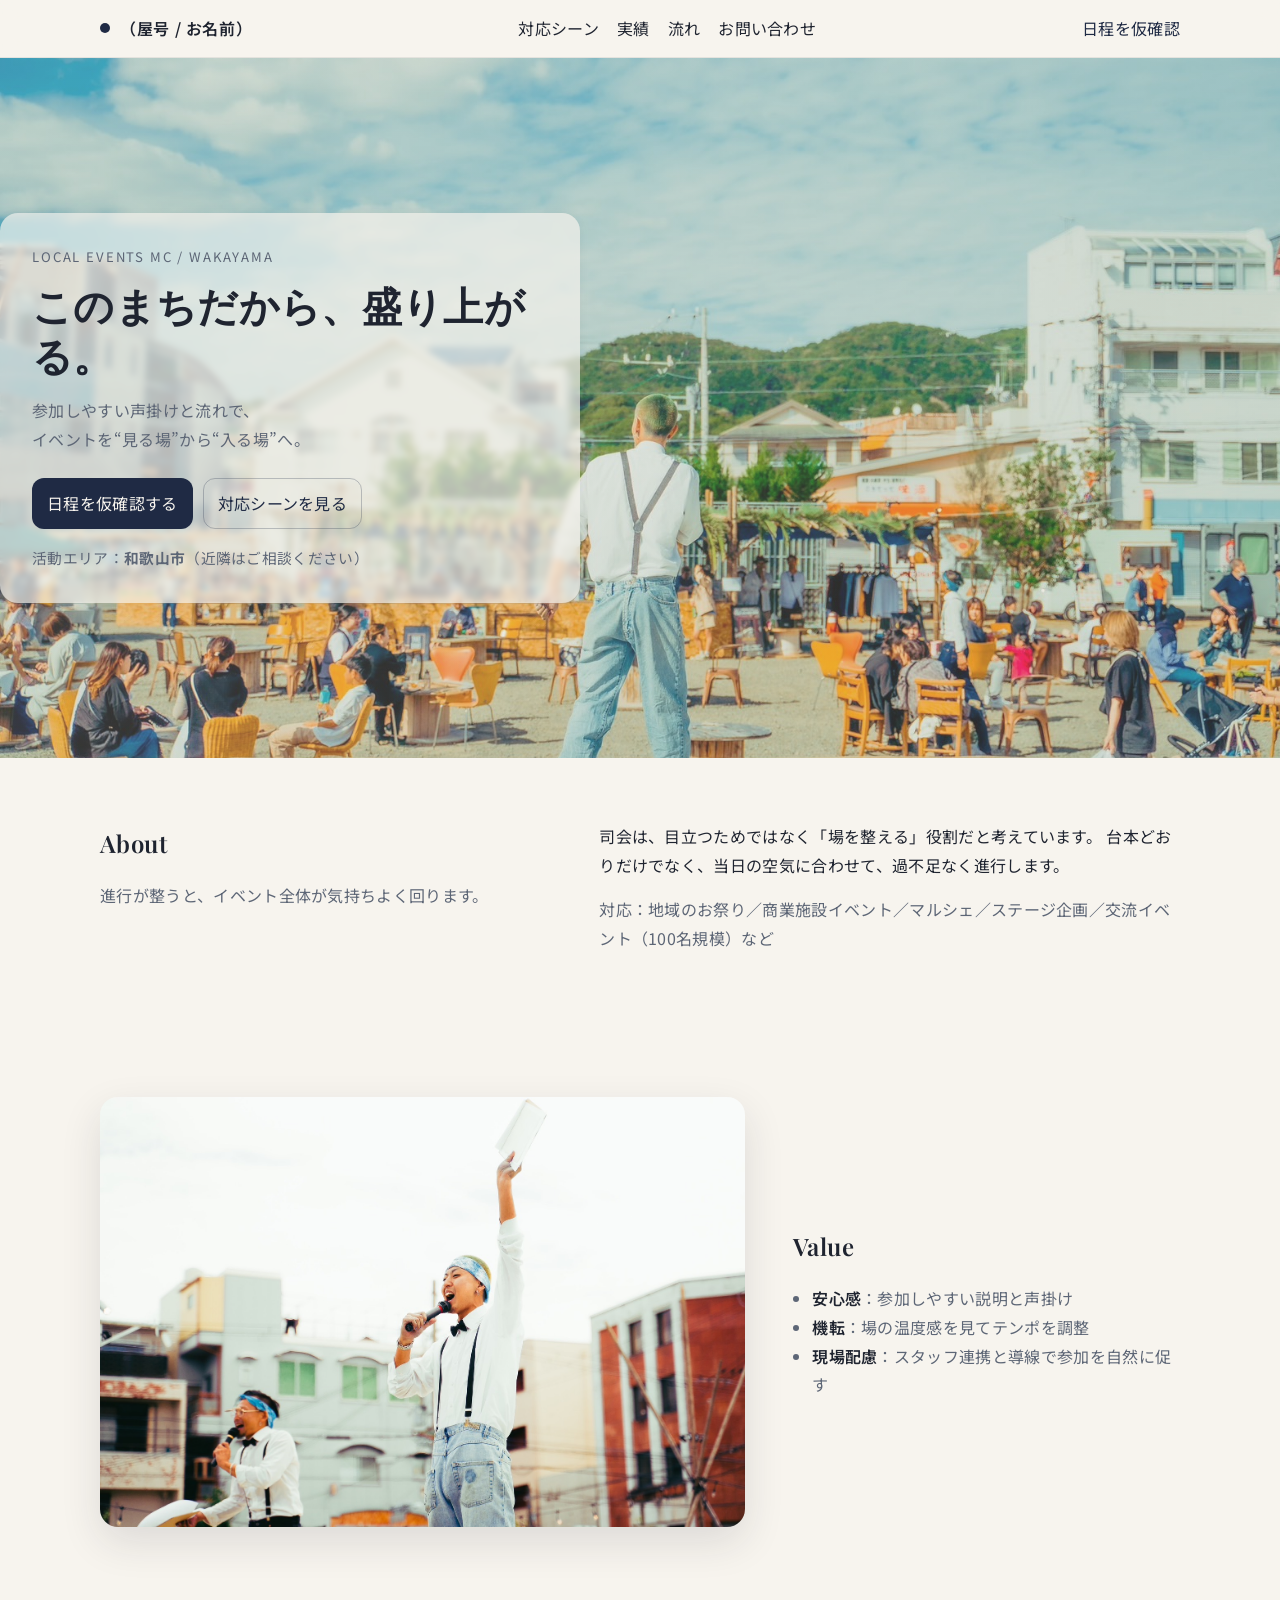
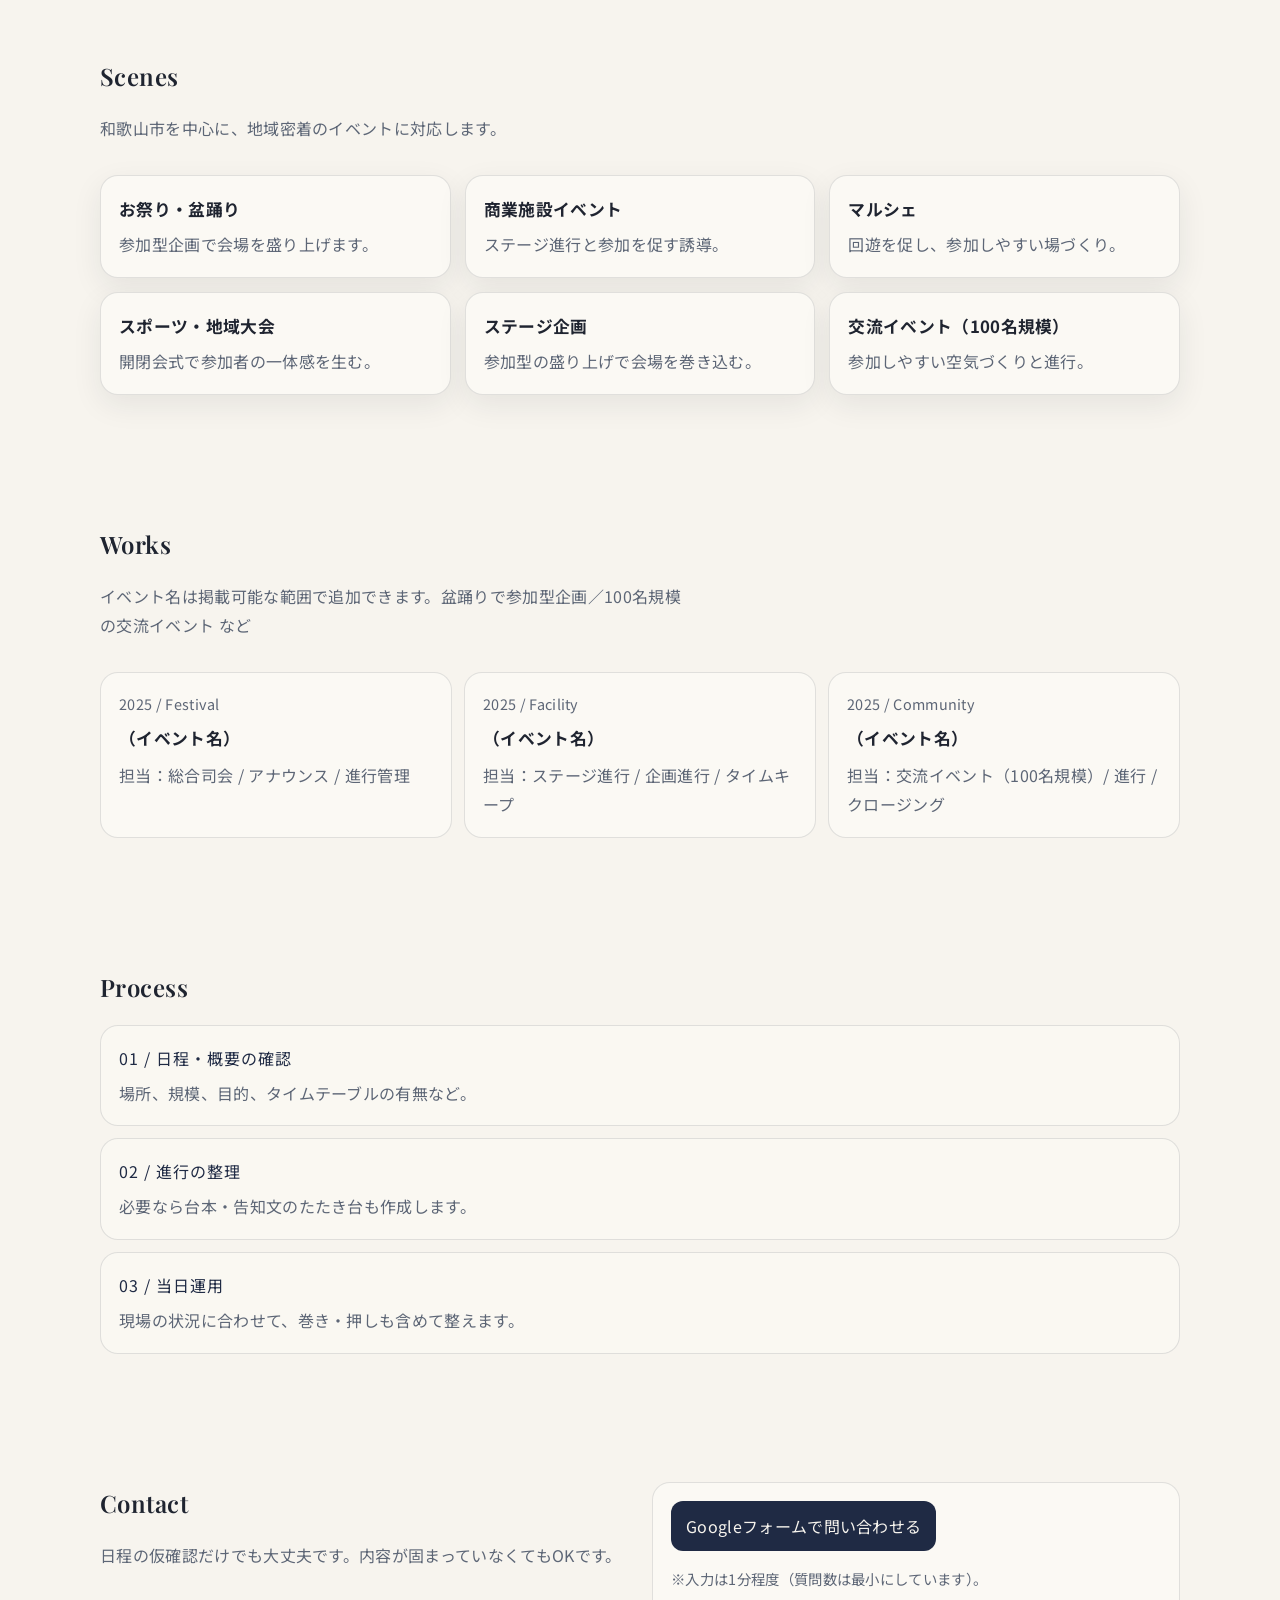
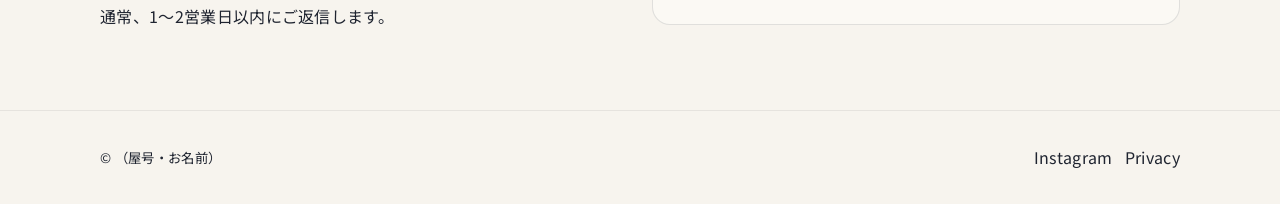
==== index.html @ 089dece5 "キャッチコピー更新" ====
<!doctype html>
<html lang="ja">
<head>
  <meta charset="utf-8" />
  <meta name="viewport" content="width=device-width, initial-scale=1" />
  <title>和歌山市の地域イベントMC｜（屋号・お名前）</title>
  <meta name="description" content="和歌山市を中心に、地域のお祭り・商業施設イベント・マルシェ等の司会進行を承ります。落ち着きと機転で、会場の空気を整えるMC。" />

  <link rel="preconnect" href="https://fonts.googleapis.com">
  <link rel="preconnect" href="https://fonts.gstatic.com" crossorigin>
  <link href="https://fonts.googleapis.com/css2?family=Playfair+Display:wght@500;600&family=Noto+Sans+JP:wght@400;500;600&display=swap" rel="stylesheet">

  <link rel="stylesheet" href="css/style.css" />
</head>

<body>
  <a class="skip-link" href="#main">本文へスキップ</a>

  <header class="site-header">
    <div class="container header-inner">
      <a class="logo" href="#top" aria-label="トップへ">
        <span class="logo-mark" aria-hidden="true"></span>
        <span class="logo-text">（屋号 / お名前）</span>
      </a>

      <nav class="site-nav" aria-label="グローバルナビ">
        <ul class="nav-list">
          <li><a href="#scenes">対応シーン</a></li>
          <li><a href="#works">実績</a></li>
          <li><a href="#process">流れ</a></li>
          <li><a href="#contact">お問い合わせ</a></li>
        </ul>
      </nav>

      <a class="nav-cta" href="#contact">日程を仮確認</a>

      <button class="nav-toggle" type="button" aria-expanded="false" aria-controls="mobileNav">
        <span class="sr-only">メニュー</span>
        <span aria-hidden="true">☰</span>
      </button>
    </div>

    <div class="mobile-nav" id="mobileNav" hidden>
      <div class="container">
        <ul class="mobile-nav-list">
          <li><a href="#scenes">対応シーン</a></li>
          <li><a href="#works">実績</a></li>
          <li><a href="#process">流れ</a></li>
          <li><a href="#contact" class="button button-primary">日程を仮確認</a></li>
        </ul>
      </div>
    </div>
  </header>

  <main id="main">
    <!-- Hero -->
    <section id="top" class="section hero">
      <figure class="hero-media" aria-label="会場の引き写真">
        <img src="images/hero-wide.jpg" alt="会場全体の雰囲気が伝わる写真" loading="eager" />
      </figure>
      <div class="container hero-inner">
        <div class="hero-copy">
          <p class="eyebrow">Local Events MC / Wakayama</p>

          <h1 class="hero-title">
            このまちだから、盛り上がる。
          </h1>

          <p class="hero-lead">
            参加しやすい声掛けと流れで、<br>
            イベントを“見る場”から“入る場”へ。
          </p>

          <div class="hero-actions">
            <a class="button button-primary" href="#contact">日程を仮確認する</a>
            <a class="button button-ghost" href="#scenes">対応シーンを見る</a>
          </div>

          <p class="hero-note">活動エリア：<strong>和歌山市</strong>（近隣はご相談ください）</p>
        </div>
      </div>
    </section>

    <!-- About -->
    <section class="section" data-reveal>
      <div class="container split">
        <div>
          <h2 class="section-title">About</h2>
          <p class="section-lead">
            進行が整うと、イベント全体が気持ちよく回ります。
          </p>
        </div>

        <div class="prose">
          <p>
            司会は、目立つためではなく「場を整える」役割だと考えています。
            台本どおりだけでなく、当日の空気に合わせて、過不足なく進行します。
          </p>
          <p class="muted">
            対応：地域のお祭り／商業施設イベント／マルシェ／ステージ企画／交流イベント（100名規模）など
          </p>
        </div>
      </div>
    </section>

    <!-- Onstage band -->
    <section class="section" data-reveal>
      <div class="container media-band">
        <figure class="media-band-img">
          <img src="images/onstage.jpg" alt="登壇中の写真" loading="lazy" />
        </figure>
        <div class="media-band-copy">
          <h2 class="section-title">Value</h2>
          <ul class="bullets">
            <li><strong>安心感</strong>：参加しやすい説明と声掛け</li>
            <li><strong>機転</strong>：場の温度感を見てテンポを調整</li>
            <li><strong>現場配慮</strong>：スタッフ連携と導線で参加を自然に促す</li>
          </ul>
        </div>
      </div>
    </section>

    <!-- Scenes -->
    <section id="scenes" class="section" data-reveal>
      <div class="container">
        <h2 class="section-title">Scenes</h2>
        <p class="section-lead">和歌山市を中心に、地域密着のイベントに対応します。</p>

        <div class="card-grid">
          <article class="card">
            <h3 class="card-title">お祭り・盆踊り</h3>
            <p class="card-text">参加型企画で会場を盛り上げます。</p>
          </article>
          <article class="card">
            <h3 class="card-title">商業施設イベント</h3>
            <p class="card-text">ステージ進行と参加を促す誘導。</p>
          </article>
          <article class="card">
            <h3 class="card-title">マルシェ</h3>
            <p class="card-text">回遊を促し、参加しやすい場づくり。</p>
          </article>
          <article class="card">
            <h3 class="card-title">スポーツ・地域大会</h3>
            <p class="card-text">開閉会式で参加者の一体感を生む。</p>
          </article>
          <article class="card">
            <h3 class="card-title">ステージ企画</h3>
            <p class="card-text">参加型の盛り上げで会場を巻き込む。</p>
          </article>
          <article class="card">
            <h3 class="card-title">交流イベント（100名規模）</h3>
            <p class="card-text">参加しやすい空気づくりと進行。</p>
          </article>
        </div>
      </div>
    </section>

    <!-- Works -->
    <section id="works" class="section" data-reveal>
      <div class="container">
        <h2 class="section-title">Works</h2>
        <p class="section-lead">イベント名は掲載可能な範囲で追加できます。盆踊りで参加型企画／100名規模の交流イベント など</p>

        <div class="works-grid">
          <article class="work-card">
            <p class="work-meta">2025 / Festival</p>
            <h3 class="work-title">（イベント名）</h3>
            <p class="work-text">担当：総合司会 / アナウンス / 進行管理</p>
          </article>
          <article class="work-card">
            <p class="work-meta">2025 / Facility</p>
            <h3 class="work-title">（イベント名）</h3>
            <p class="work-text">担当：ステージ進行 / 企画進行 / タイムキープ</p>
          </article>
          <article class="work-card">
            <p class="work-meta">2025 / Community</p>
            <h3 class="work-title">（イベント名）</h3>
            <p class="work-text">担当：交流イベント（100名規模）/ 進行 / クロージング</p>
          </article>
        </div>
      </div>
    </section>

    <!-- Process -->
    <section id="process" class="section" data-reveal>
      <div class="container">
        <h2 class="section-title">Process</h2>
        <ol class="steps">
          <li class="step">
            <p class="step-title">01 / 日程・概要の確認</p>
            <p class="step-text">場所、規模、目的、タイムテーブルの有無など。</p>
          </li>
          <li class="step">
            <p class="step-title">02 / 進行の整理</p>
            <p class="step-text">必要なら台本・告知文のたたき台も作成します。</p>
          </li>
          <li class="step">
            <p class="step-title">03 / 当日運用</p>
            <p class="step-text">現場の状況に合わせて、巻き・押しも含めて整えます。</p>
          </li>
        </ol>
      </div>
    </section>

    <!-- Contact -->
    <section id="contact" class="section contact" data-reveal>
      <div class="container contact-inner">
        <div>
          <h2 class="section-title">Contact</h2>
          <p class="section-lead">日程の仮確認だけでも大丈夫です。内容が固まっていなくてもOKです。</p>
          <p class="contact-note">通常、1〜2営業日以内にご返信します。</p>
        </div>

        <div class="contact-box">
          <a class="button button-primary" href="YOUR_GOOGLE_FORM_URL" target="_blank" rel="noopener">
            Googleフォームで問い合わせる
          </a>
          <p class="muted small">※入力は1分程度（質問数は最小にしています）。</p>
        </div>
      </div>
    </section>
  </main>

  <footer class="site-footer">
    <div class="container footer-inner">
      <small>© （屋号・お名前）</small>
      <ul class="footer-links">
        <li><a href="#">Instagram</a></li>
        <li><a href="#">Privacy</a></li>
      </ul>
    </div>
  </footer>

  <script src="js/main.js"></script>
</body>
</html>
---- css/style.css ----
:root{
    --bg:#F7F4EE;
    --surface:#FBF9F4;
    --text:#1F2430;
    --muted:#5D6676;
    --border:rgba(31,36,48,.12);
    --accent:#1F2A44;
  
    --font-sans:"Noto Sans JP",system-ui,-apple-system,"Segoe UI",sans-serif;
    --font-serif:"Playfair Display",Georgia,serif;
  
    --s1:8px; --s2:12px; --s3:16px; --s4:24px; --s5:32px; --s6:48px; --s7:64px; --s8:96px;
  
    --r1:12px; --r2:18px;
    --shadow:0 10px 30px rgba(31,36,48,.08);
  
    --container:1080px;
  }
  
  *{ box-sizing:border-box; }
  html{ scroll-behavior:smooth; }
  body{
    margin:0;
    font-family:var(--font-sans);
    color:var(--text);
    background:var(--bg);
    line-height:1.8;
    letter-spacing:.02em;
  }
  
  img{ max-width:100%; height:auto; display:block; border-radius:var(--r2); }
  figure{ margin:0; }
  a{ color:inherit; text-decoration:none; }
  a:hover{ text-decoration:underline; text-underline-offset:3px; }
  
  .container{
    width:min(var(--container), calc(100% - 32px));
    margin-inline:auto;
  }
  
  .section{ padding:var(--s7) 0; }
  .section-title{
    font-family:var(--font-serif);
    font-weight:600;
    letter-spacing:.02em;
    margin:0 0 var(--s3);
  }
  .section-lead{
    margin:0 0 var(--s5);
    color:var(--muted);
    max-width:65ch;
  }
  .prose p{ margin:0 0 var(--s3); }
  .muted{ color:var(--muted); }
  .small{ font-size:.9rem; }
  
  .skip-link{ position:absolute; left:-9999px; top:auto; }
  .skip-link:focus{
    left:16px; top:16px;
    background:var(--surface);
    border:1px solid var(--border);
    padding:10px 12px;
    border-radius:var(--r1);
    z-index:9999;
  }
  
  .site-header{
    position:sticky; top:0;
    backdrop-filter:saturate(1.2) blur(10px);
    background:rgba(247,244,238,.7);
    border-bottom:1px solid rgba(31,36,48,.08);
    z-index:1000;
  }
  .header-inner{
    display:flex; align-items:center; justify-content:space-between;
    padding:14px 0;
    gap:12px;
  }
  .logo{ display:flex; align-items:center; gap:10px; }
  .logo-mark{
    width:10px; height:10px; border-radius:99px;
    background:var(--accent);
    display:inline-block;
  }
  .logo-text{ font-weight:600; letter-spacing:.04em; }
  
  .site-nav{ display:none; }
  .nav-list{ list-style:none; margin:0; padding:0; display:flex; gap:18px; }
  .nav-cta{ display:none; color:var(--accent); }
  .nav-toggle{
    border:1px solid var(--border);
    background:var(--surface);
    border-radius:var(--r1);
    padding:8px 10px;
  }
  
  .mobile-nav{
    border-top:1px solid rgba(31,36,48,.08);
    padding:14px 0 18px;
  }
  .mobile-nav-list{ list-style:none; margin:0; padding:0; display:grid; gap:10px; }
  .sr-only{
    position:absolute; width:1px; height:1px; padding:0; margin:-1px;
    overflow:hidden; clip:rect(0,0,0,0); white-space:nowrap; border:0;
  }
  
  .hero{
    position:relative;
    padding:var(--s7) 0;
    min-height:600px;
    display:flex;
    align-items:center;
  }
  .hero-media{
    position:absolute;
    top:0;
    left:0;
    width:100%;
    height:100%;
    z-index:0;
    margin:0;
  }
  .hero-media img{
    width:100%;
    height:100%;
    object-fit:cover;
    border-radius:0;
    box-shadow:none;
  }
  .hero-media::after{
    content:"";
    position:absolute;
    top:0;
    left:0;
    width:100%;
    height:100%;
    background:
      linear-gradient(135deg, rgba(247,244,238,.25) 0%, rgba(247,244,238,.15) 100%),
      rgba(0,0,0,.08);
  }
  .hero-inner{
    position:relative;
    z-index:1;
    width:100%;
  }
  .hero-copy{
    max-width:600px;
    margin-left:auto;
    margin-right:auto;
    padding:var(--s5) var(--s4);
    background:rgba(247,244,238,.68);
    border-radius:var(--r2);
    backdrop-filter:blur(3px);
    box-shadow:0 2px 12px rgba(31,36,48,.04);
  }
  .eyebrow{
    margin:0 0 var(--s2);
    color:var(--muted);
    letter-spacing:.14em;
    text-transform:uppercase;
    font-size:.82rem;
  }
  .hero-title{
    margin:0 0 var(--s3);
    font-family:var(--font-serif);
    font-size:2.1rem;
    line-height:1.25;
    color:var(--text);
  }
  .hero-lead{ margin:0 0 var(--s4); color:var(--muted); max-width:60ch; }
  .hero-actions{ display:flex; gap:10px; flex-wrap:wrap; }
  .hero-note{ margin:var(--s3) 0 0; color:var(--muted); font-size:.92rem; }
  
  .button{
    display:inline-flex; align-items:center; justify-content:center;
    padding:10px 14px;
    border-radius:var(--r1);
    border:1px solid var(--border);
    background:transparent;
    text-decoration:none;
  }
  .button:hover{ text-decoration:none; }
  .button-primary{
    background:var(--accent);
    color:var(--bg);
    border-color:transparent;
  }
  .button-ghost{
    background:transparent;
    color:var(--accent);
    border-color:rgba(31,42,68,.25);
  }
  
  .split{ display:grid; gap:var(--s4); }
  
  .media-band{ display:grid; gap:var(--s5); }
  .media-band-img{
    margin:0;
  }
  .media-band-img img{
    width:100%;
    box-shadow:0 15px 40px rgba(31,36,48,.12);
    border-radius:var(--r2);
  }
  .bullets{ margin:0; padding-left:1.2em; color:var(--muted); }
  .bullets strong{ color:var(--text); font-weight:600; }
  
  .card-grid{
    display:grid;
    grid-template-columns:1fr;
    gap:12px;
  }
  .card{
    background:var(--surface);
    border:1px solid var(--border);
    border-radius:var(--r2);
    padding:18px;
    box-shadow:var(--shadow);
  }
  .card-title{ margin:0 0 6px; font-size:1.05rem; }
  .card-text{ margin:0; color:var(--muted); }
  
  .works-grid{
    display:grid;
    grid-template-columns:1fr;
    gap:12px;
  }
  .work-card{
    background:var(--surface);
    border:1px solid var(--border);
    border-radius:var(--r2);
    padding:18px;
  }
  .work-meta{ margin:0 0 6px; color:var(--muted); font-size:.9rem; }
  .work-title{ margin:0 0 8px; font-size:1.05rem; }
  .work-text{ margin:0; color:var(--muted); }
  
  .steps{ list-style:none; margin:0; padding:0; display:grid; gap:12px; }
  .step{
    border:1px solid var(--border);
    border-radius:var(--r2);
    padding:18px;
    background:rgba(251,249,244,.7);
  }
  .step-title{ margin:0 0 6px; letter-spacing:.06em; color:var(--accent); }
  .step-text{ margin:0; color:var(--muted); }
  
  .contact-inner{ display:grid; gap:var(--s4); }
  .contact-box{
    background:var(--surface);
    border:1px solid var(--border);
    border-radius:var(--r2);
    padding:18px;
  }
  
  .site-footer{
    padding:var(--s5) 0;
    border-top:1px solid rgba(31,36,48,.08);
  }
  .footer-inner{
    display:flex; align-items:center; justify-content:space-between;
    gap:12px;
  }
  .footer-links{ list-style:none; margin:0; padding:0; display:flex; gap:12px; }
  
  /* reveal animation */
  [data-reveal]{
    opacity:0;
    transform:translateY(10px);
    transition:opacity .6s ease, transform .6s ease;
  }
  [data-reveal].is-visible{
    opacity:1;
    transform:translateY(0);
  }
  @media (prefers-reduced-motion: reduce){
    html{ scroll-behavior:auto; }
    [data-reveal]{ opacity:1; transform:none; transition:none; }
  }
  
  @media (min-width: 880px){
    .site-nav{ display:block; }
    .nav-cta{ display:inline; }
    .nav-toggle{ display:none; }
  
    .hero{ min-height:700px; }
    .hero-title{ font-size:2.5rem; }
    .hero-copy{ 
      margin-left:0; 
      margin-right:auto;
      padding:var(--s5) var(--s5);
      max-width:580px;
    }
    .split{ grid-template-columns: .9fr 1.1fr; align-items:start; }
    .media-band{ grid-template-columns: 1.25fr 0.75fr; align-items:center; gap:var(--s6); }
    .card-grid{ grid-template-columns: repeat(3, 1fr); gap:14px; }
    .works-grid{ grid-template-columns: repeat(3, 1fr); }
    .contact-inner{ grid-template-columns: 1fr 1fr; align-items:start; }
  }
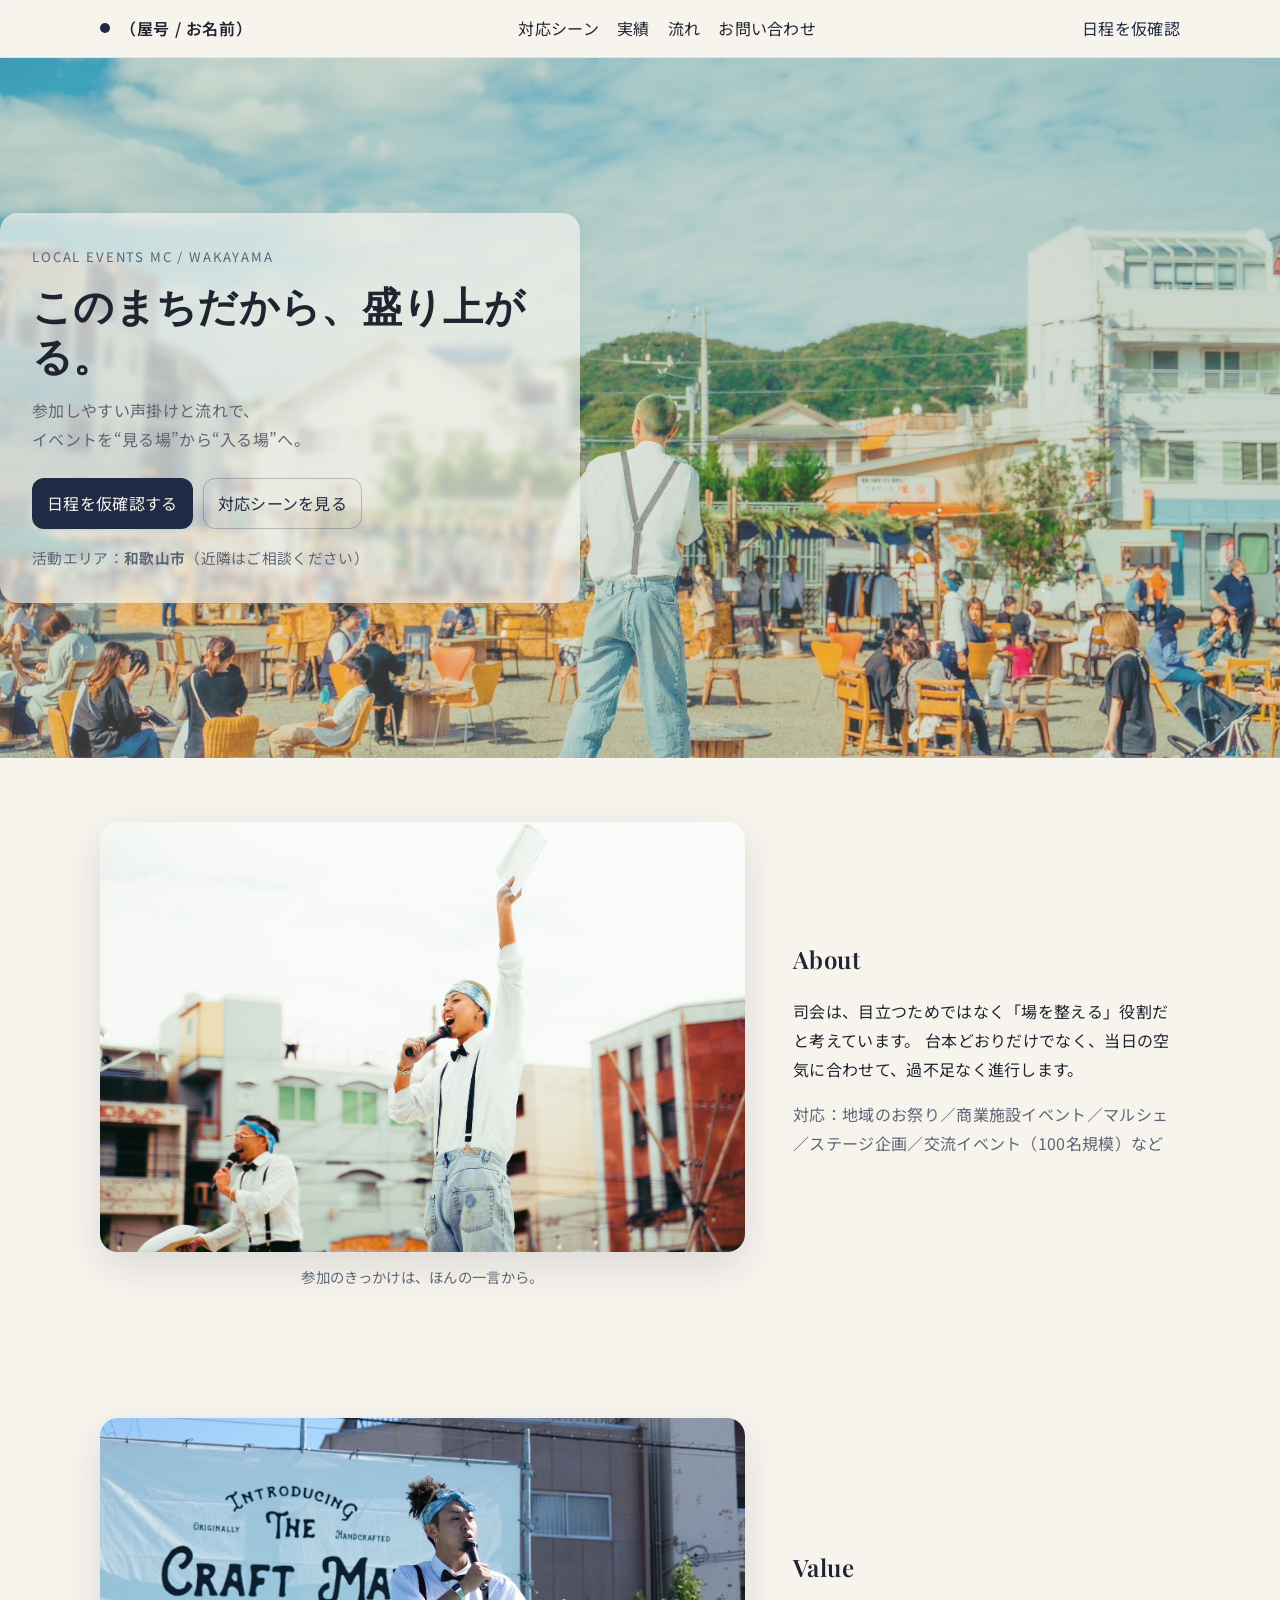
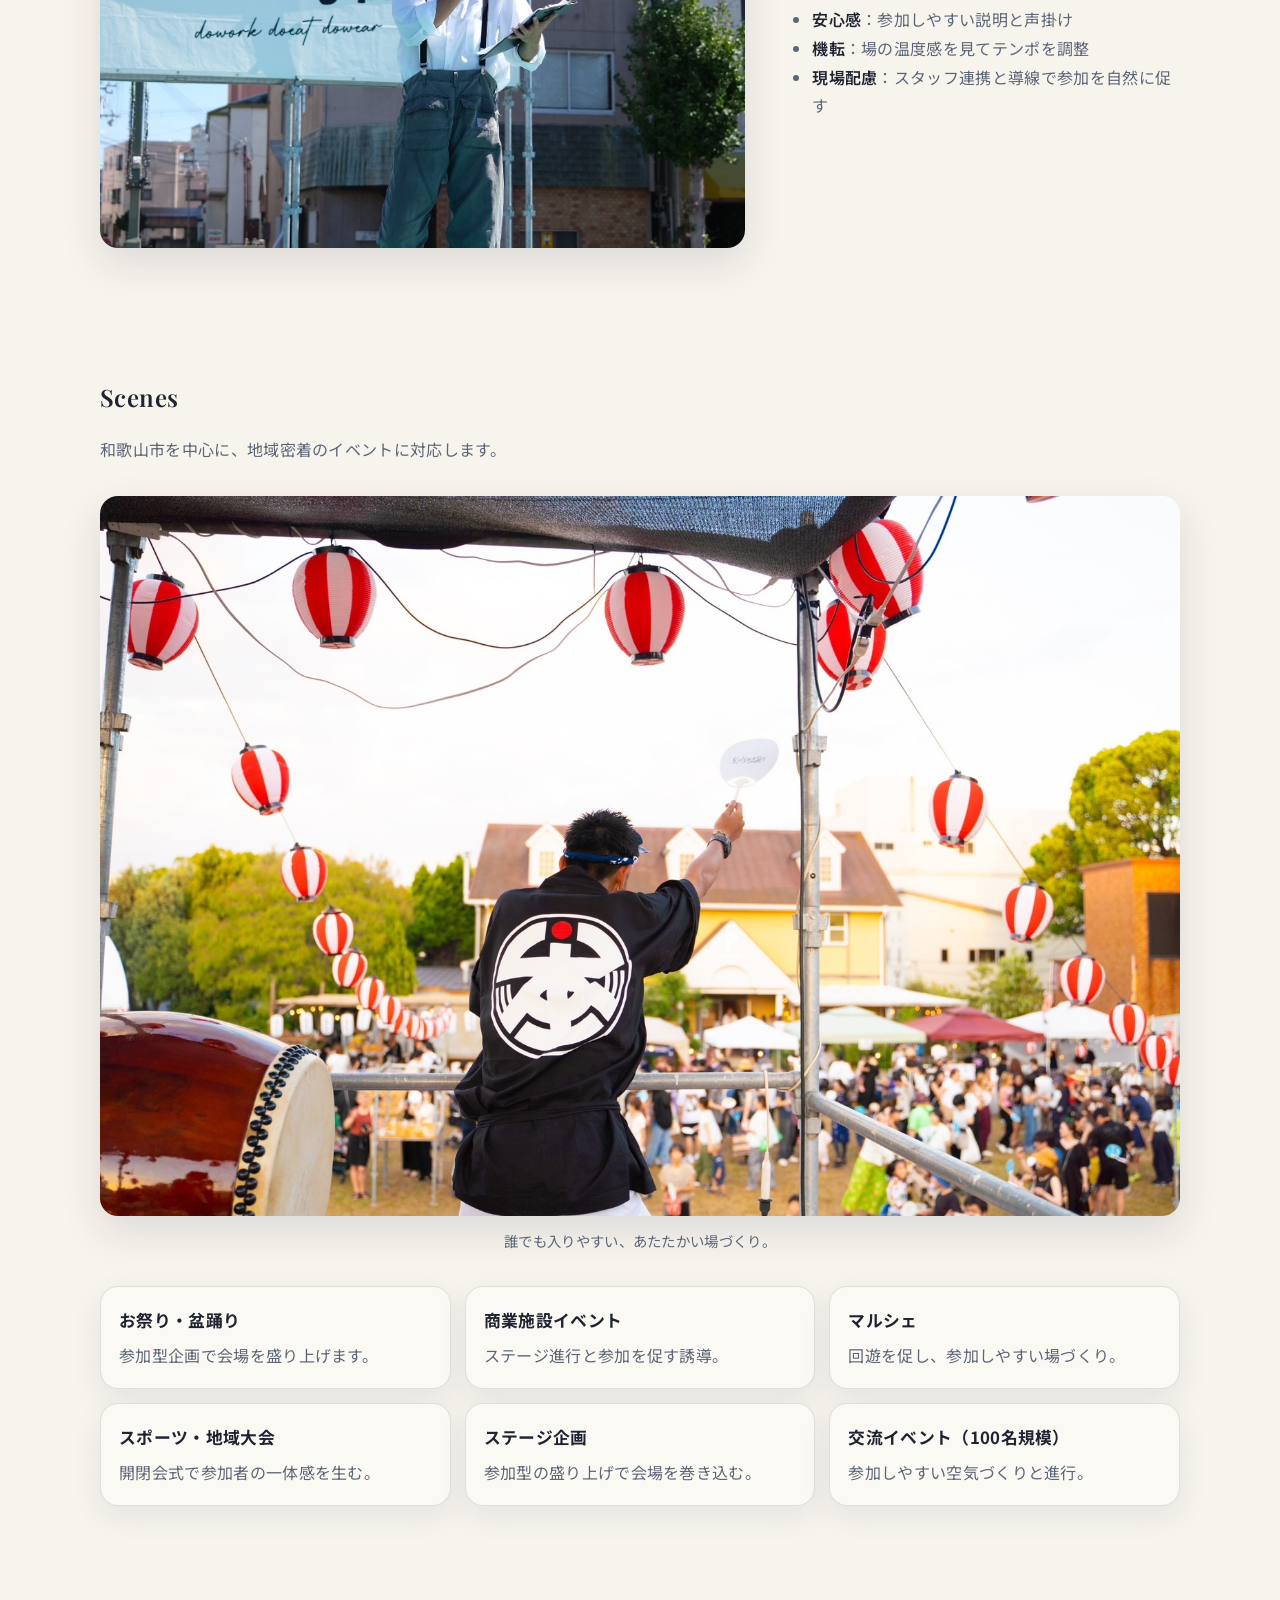
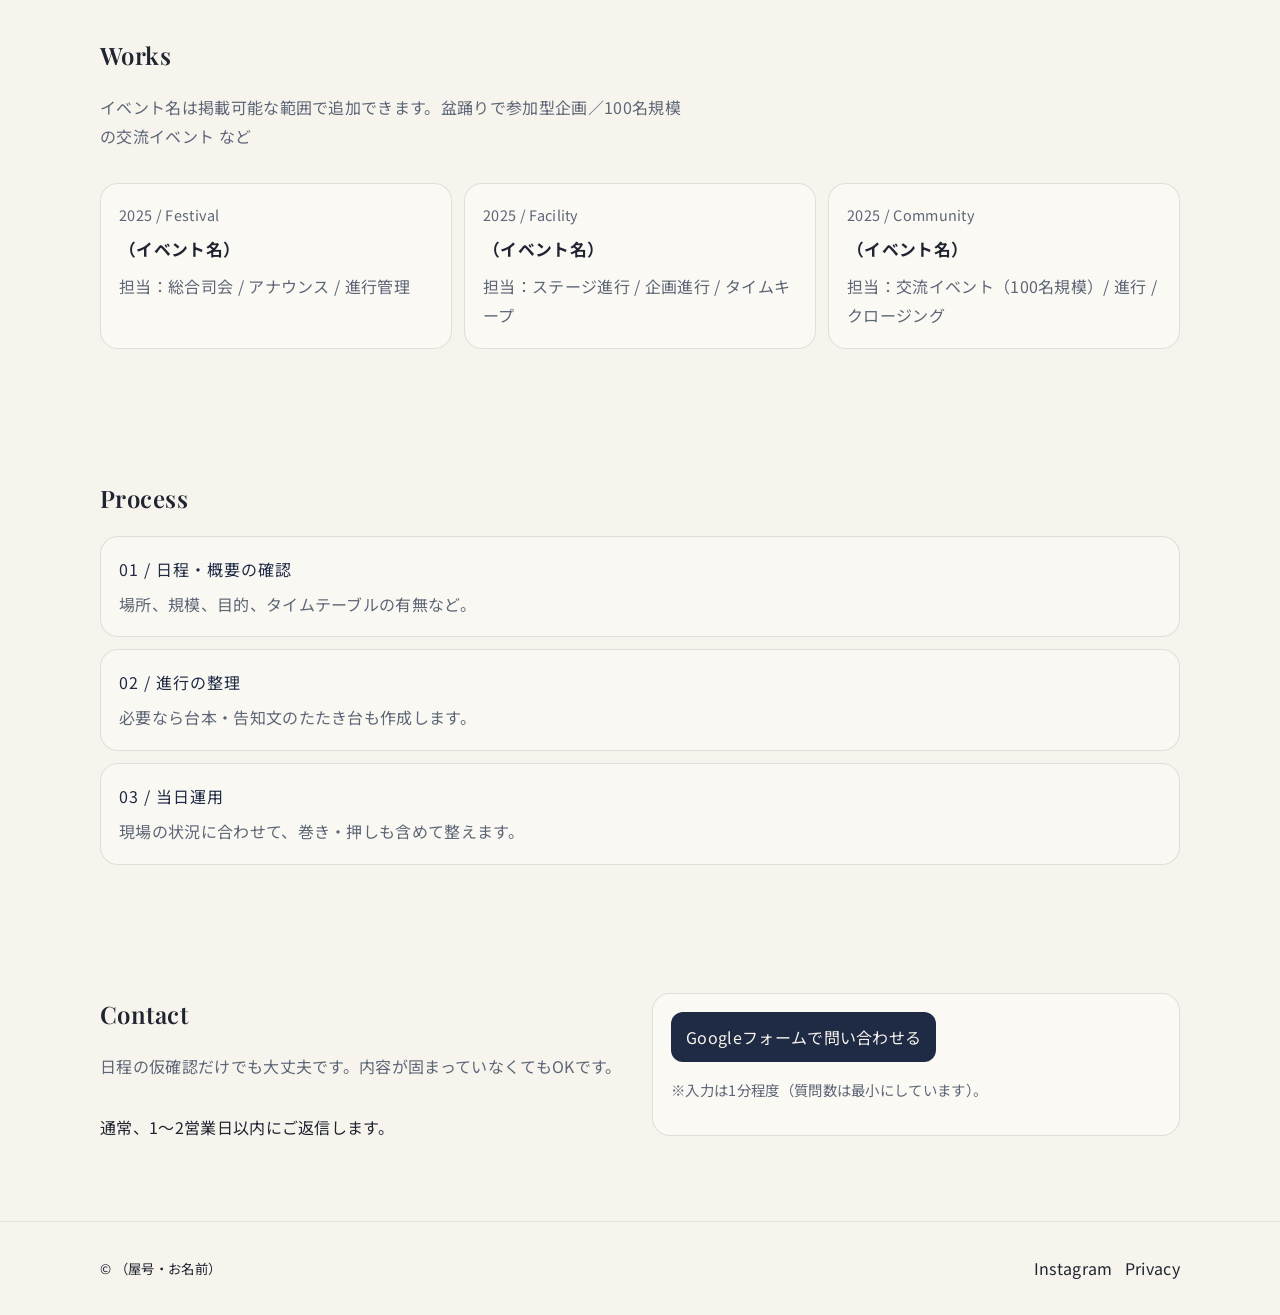
==== commit 9b1d27e7: "写真更新" ====
--- a/index.html
+++ b/index.html
@@ -10,7 +10,7 @@
   <link rel="preconnect" href="https://fonts.gstatic.com" crossorigin>
   <link href="https://fonts.googleapis.com/css2?family=Playfair+Display:wght@500;600&family=Noto+Sans+JP:wght@400;500;600&display=swap" rel="stylesheet">
 
-  <link rel="stylesheet" href="css/style.css" />
+  <link rel="stylesheet" href="assets/css/style.css" />
 </head>
 
 <body>
@@ -56,7 +56,7 @@
     <!-- Hero -->
     <section id="top" class="section hero">
       <figure class="hero-media" aria-label="会場の引き写真">
-        <img src="images/hero-wide.jpg" alt="会場全体の雰囲気が伝わる写真" loading="eager" />
+        <img src="assets/images/hero-wakayama-local-event.jpg" alt="和歌山市の屋外イベント会場で、多くの来場者が集まる中、ステージ上から会場を見渡すイベントMCの後ろ姿" loading="eager" />
       </figure>
       <div class="container hero-inner">
         <div class="hero-copy">
@@ -83,22 +83,22 @@
 
     <!-- About -->
     <section class="section" data-reveal>
-      <div class="container split">
-        <div>
+      <div class="container media-band">
+        <figure class="media-band-img">
+          <img src="assets/images/engagement-participation-moment.jpg" alt="屋外イベントのステージ上で、来場者に向けて声掛けを行い、参加を促すイベントMCの場面" loading="lazy" />
+          <figcaption class="caption">参加のきっかけは、ほんの一言から。</figcaption>
+        </figure>
+        <div class="media-band-copy">
           <h2 class="section-title">About</h2>
-          <p class="section-lead">
-            進行が整うと、イベント全体が気持ちよく回ります。
-          </p>
-        </div>
-
-        <div class="prose">
-          <p>
-            司会は、目立つためではなく「場を整える」役割だと考えています。
-            台本どおりだけでなく、当日の空気に合わせて、過不足なく進行します。
-          </p>
-          <p class="muted">
-            対応：地域のお祭り／商業施設イベント／マルシェ／ステージ企画／交流イベント（100名規模）など
-          </p>
+          <div class="prose">
+            <p>
+              司会は、目立つためではなく「場を整える」役割だと考えています。
+              台本どおりだけでなく、当日の空気に合わせて、過不足なく進行します。
+            </p>
+            <p class="muted">
+              対応：地域のお祭り／商業施設イベント／マルシェ／ステージ企画／交流イベント（100名規模）など
+            </p>
+          </div>
         </div>
       </div>
     </section>
@@ -107,7 +107,7 @@
     <section class="section" data-reveal>
       <div class="container media-band">
         <figure class="media-band-img">
-          <img src="images/onstage.jpg" alt="登壇中の写真" loading="lazy" />
+          <img src="assets/images/value-event-mc-speaking.jpg" alt="屋外イベントのステージで、マイクを持ち進行を行うイベントMCの様子" loading="lazy" />
         </figure>
         <div class="media-band-copy">
           <h2 class="section-title">Value</h2>
@@ -125,6 +125,11 @@
       <div class="container">
         <h2 class="section-title">Scenes</h2>
         <p class="section-lead">和歌山市を中心に、地域密着のイベントに対応します。</p>
+
+        <figure class="media-band-img" style="margin-bottom: var(--s5);">
+          <img src="assets/images/scenes-family-community-event.jpg" alt="盆踊りイベントで、家族連れを含む地域の来場者が集まり、会場の雰囲気を楽しんでいる様子" loading="lazy" />
+          <figcaption class="caption">誰でも入りやすい、あたたかい場づくり。</figcaption>
+        </figure>
 
         <div class="card-grid">
           <article class="card">
@@ -231,6 +236,6 @@
     </div>
   </footer>
 
-  <script src="js/main.js"></script>
+  <script src="assets/js/main.js"></script>
 </body>
 </html>
--- a/assets/css/style.css
+++ b/assets/css/style.css
@@ -0,0 +1,306 @@
+:root{
+    --bg:#F7F4EE;
+    --surface:#FBF9F4;
+    --text:#1F2430;
+    --muted:#5D6676;
+    --border:rgba(31,36,48,.12);
+    --accent:#1F2A44;
+  
+    --font-sans:"Noto Sans JP",system-ui,-apple-system,"Segoe UI",sans-serif;
+    --font-serif:"Playfair Display",Georgia,serif;
+  
+    --s1:8px; --s2:12px; --s3:16px; --s4:24px; --s5:32px; --s6:48px; --s7:64px; --s8:96px;
+  
+    --r1:12px; --r2:18px;
+    --shadow:0 10px 30px rgba(31,36,48,.08);
+  
+    --container:1080px;
+  }
+  
+  *{ box-sizing:border-box; }
+  html{ scroll-behavior:smooth; }
+  body{
+    margin:0;
+    font-family:var(--font-sans);
+    color:var(--text);
+    background:var(--bg);
+    line-height:1.8;
+    letter-spacing:.02em;
+  }
+  
+  img{ max-width:100%; height:auto; display:block; border-radius:var(--r2); }
+  figure{ margin:0; }
+  a{ color:inherit; text-decoration:none; }
+  a:hover{ text-decoration:underline; text-underline-offset:3px; }
+  
+  .container{
+    width:min(var(--container), calc(100% - 32px));
+    margin-inline:auto;
+  }
+  
+  .section{ padding:var(--s7) 0; }
+  .section-title{
+    font-family:var(--font-serif);
+    font-weight:600;
+    letter-spacing:.02em;
+    margin:0 0 var(--s3);
+  }
+  .section-lead{
+    margin:0 0 var(--s5);
+    color:var(--muted);
+    max-width:65ch;
+  }
+  .prose p{ margin:0 0 var(--s3); }
+  .muted{ color:var(--muted); }
+  .small{ font-size:.9rem; }
+  
+  .skip-link{ position:absolute; left:-9999px; top:auto; }
+  .skip-link:focus{
+    left:16px; top:16px;
+    background:var(--surface);
+    border:1px solid var(--border);
+    padding:10px 12px;
+    border-radius:var(--r1);
+    z-index:9999;
+  }
+  
+  .site-header{
+    position:sticky; top:0;
+    backdrop-filter:saturate(1.2) blur(10px);
+    background:rgba(247,244,238,.7);
+    border-bottom:1px solid rgba(31,36,48,.08);
+    z-index:1000;
+  }
+  .header-inner{
+    display:flex; align-items:center; justify-content:space-between;
+    padding:14px 0;
+    gap:12px;
+  }
+  .logo{ display:flex; align-items:center; gap:10px; }
+  .logo-mark{
+    width:10px; height:10px; border-radius:99px;
+    background:var(--accent);
+    display:inline-block;
+  }
+  .logo-text{ font-weight:600; letter-spacing:.04em; }
+  
+  .site-nav{ display:none; }
+  .nav-list{ list-style:none; margin:0; padding:0; display:flex; gap:18px; }
+  .nav-cta{ display:none; color:var(--accent); }
+  .nav-toggle{
+    border:1px solid var(--border);
+    background:var(--surface);
+    border-radius:var(--r1);
+    padding:8px 10px;
+  }
+  
+  .mobile-nav{
+    border-top:1px solid rgba(31,36,48,.08);
+    padding:14px 0 18px;
+  }
+  .mobile-nav-list{ list-style:none; margin:0; padding:0; display:grid; gap:10px; }
+  .sr-only{
+    position:absolute; width:1px; height:1px; padding:0; margin:-1px;
+    overflow:hidden; clip:rect(0,0,0,0); white-space:nowrap; border:0;
+  }
+  
+  .hero{
+    position:relative;
+    padding:var(--s7) 0;
+    min-height:600px;
+    display:flex;
+    align-items:center;
+  }
+  .hero-media{
+    position:absolute;
+    top:0;
+    left:0;
+    width:100%;
+    height:100%;
+    z-index:0;
+    margin:0;
+  }
+  .hero-media img{
+    width:100%;
+    height:100%;
+    object-fit:cover;
+    border-radius:0;
+    box-shadow:none;
+  }
+  .hero-media::after{
+    content:"";
+    position:absolute;
+    top:0;
+    left:0;
+    width:100%;
+    height:100%;
+    background:
+      linear-gradient(135deg, rgba(247,244,238,.25) 0%, rgba(247,244,238,.15) 100%),
+      rgba(0,0,0,.08);
+  }
+  .hero-inner{
+    position:relative;
+    z-index:1;
+    width:100%;
+  }
+  .hero-copy{
+    max-width:600px;
+    margin-left:auto;
+    margin-right:auto;
+    padding:var(--s5) var(--s4);
+    background:rgba(247,244,238,.68);
+    border-radius:var(--r2);
+    backdrop-filter:blur(3px);
+    box-shadow:0 2px 12px rgba(31,36,48,.04);
+  }
+  .eyebrow{
+    margin:0 0 var(--s2);
+    color:var(--muted);
+    letter-spacing:.14em;
+    text-transform:uppercase;
+    font-size:.82rem;
+  }
+  .hero-title{
+    margin:0 0 var(--s3);
+    font-family:var(--font-serif);
+    font-size:2.1rem;
+    line-height:1.25;
+    color:var(--text);
+  }
+  .hero-lead{ margin:0 0 var(--s4); color:var(--muted); max-width:60ch; }
+  .hero-actions{ display:flex; gap:10px; flex-wrap:wrap; }
+  .hero-note{ margin:var(--s3) 0 0; color:var(--muted); font-size:.92rem; }
+  
+  .button{
+    display:inline-flex; align-items:center; justify-content:center;
+    padding:10px 14px;
+    border-radius:var(--r1);
+    border:1px solid var(--border);
+    background:transparent;
+    text-decoration:none;
+  }
+  .button:hover{ text-decoration:none; }
+  .button-primary{
+    background:var(--accent);
+    color:var(--bg);
+    border-color:transparent;
+  }
+  .button-ghost{
+    background:transparent;
+    color:var(--accent);
+    border-color:rgba(31,42,68,.25);
+  }
+  
+  .split{ display:grid; gap:var(--s4); }
+  
+  .media-band{ display:grid; gap:var(--s5); }
+  .media-band-img{
+    margin:0;
+  }
+  .media-band-img img{
+    width:100%;
+    box-shadow:0 15px 40px rgba(31,36,48,.12);
+    border-radius:var(--r2);
+  }
+  .caption{
+    margin:var(--s2) 0 0;
+    font-size:.9rem;
+    color:var(--muted);
+    text-align:center;
+  }
+  .bullets{ margin:0; padding-left:1.2em; color:var(--muted); }
+  .bullets strong{ color:var(--text); font-weight:600; }
+  
+  .card-grid{
+    display:grid;
+    grid-template-columns:1fr;
+    gap:12px;
+  }
+  .card{
+    background:var(--surface);
+    border:1px solid var(--border);
+    border-radius:var(--r2);
+    padding:18px;
+    box-shadow:var(--shadow);
+  }
+  .card-title{ margin:0 0 6px; font-size:1.05rem; }
+  .card-text{ margin:0; color:var(--muted); }
+  
+  .works-grid{
+    display:grid;
+    grid-template-columns:1fr;
+    gap:12px;
+  }
+  .work-card{
+    background:var(--surface);
+    border:1px solid var(--border);
+    border-radius:var(--r2);
+    padding:18px;
+  }
+  .work-meta{ margin:0 0 6px; color:var(--muted); font-size:.9rem; }
+  .work-title{ margin:0 0 8px; font-size:1.05rem; }
+  .work-text{ margin:0; color:var(--muted); }
+  
+  .steps{ list-style:none; margin:0; padding:0; display:grid; gap:12px; }
+  .step{
+    border:1px solid var(--border);
+    border-radius:var(--r2);
+    padding:18px;
+    background:rgba(251,249,244,.7);
+  }
+  .step-title{ margin:0 0 6px; letter-spacing:.06em; color:var(--accent); }
+  .step-text{ margin:0; color:var(--muted); }
+  
+  .contact-inner{ display:grid; gap:var(--s4); }
+  .contact-box{
+    background:var(--surface);
+    border:1px solid var(--border);
+    border-radius:var(--r2);
+    padding:18px;
+  }
+  
+  .site-footer{
+    padding:var(--s5) 0;
+    border-top:1px solid rgba(31,36,48,.08);
+  }
+  .footer-inner{
+    display:flex; align-items:center; justify-content:space-between;
+    gap:12px;
+  }
+  .footer-links{ list-style:none; margin:0; padding:0; display:flex; gap:12px; }
+  
+  /* reveal animation */
+  [data-reveal]{
+    opacity:0;
+    transform:translateY(10px);
+    transition:opacity .6s ease, transform .6s ease;
+  }
+  [data-reveal].is-visible{
+    opacity:1;
+    transform:translateY(0);
+  }
+  @media (prefers-reduced-motion: reduce){
+    html{ scroll-behavior:auto; }
+    [data-reveal]{ opacity:1; transform:none; transition:none; }
+  }
+  
+  @media (min-width: 880px){
+    .site-nav{ display:block; }
+    .nav-cta{ display:inline; }
+    .nav-toggle{ display:none; }
+  
+    .hero{ min-height:700px; }
+    .hero-title{ font-size:2.5rem; }
+    .hero-copy{ 
+      margin-left:0; 
+      margin-right:auto;
+      padding:var(--s5) var(--s5);
+      max-width:580px;
+    }
+    .split{ grid-template-columns: .9fr 1.1fr; align-items:start; }
+    .media-band{ grid-template-columns: 1.25fr 0.75fr; align-items:center; gap:var(--s6); }
+    .card-grid{ grid-template-columns: repeat(3, 1fr); gap:14px; }
+    .works-grid{ grid-template-columns: repeat(3, 1fr); }
+    .contact-inner{ grid-template-columns: 1fr 1fr; align-items:start; }
+  }
+  
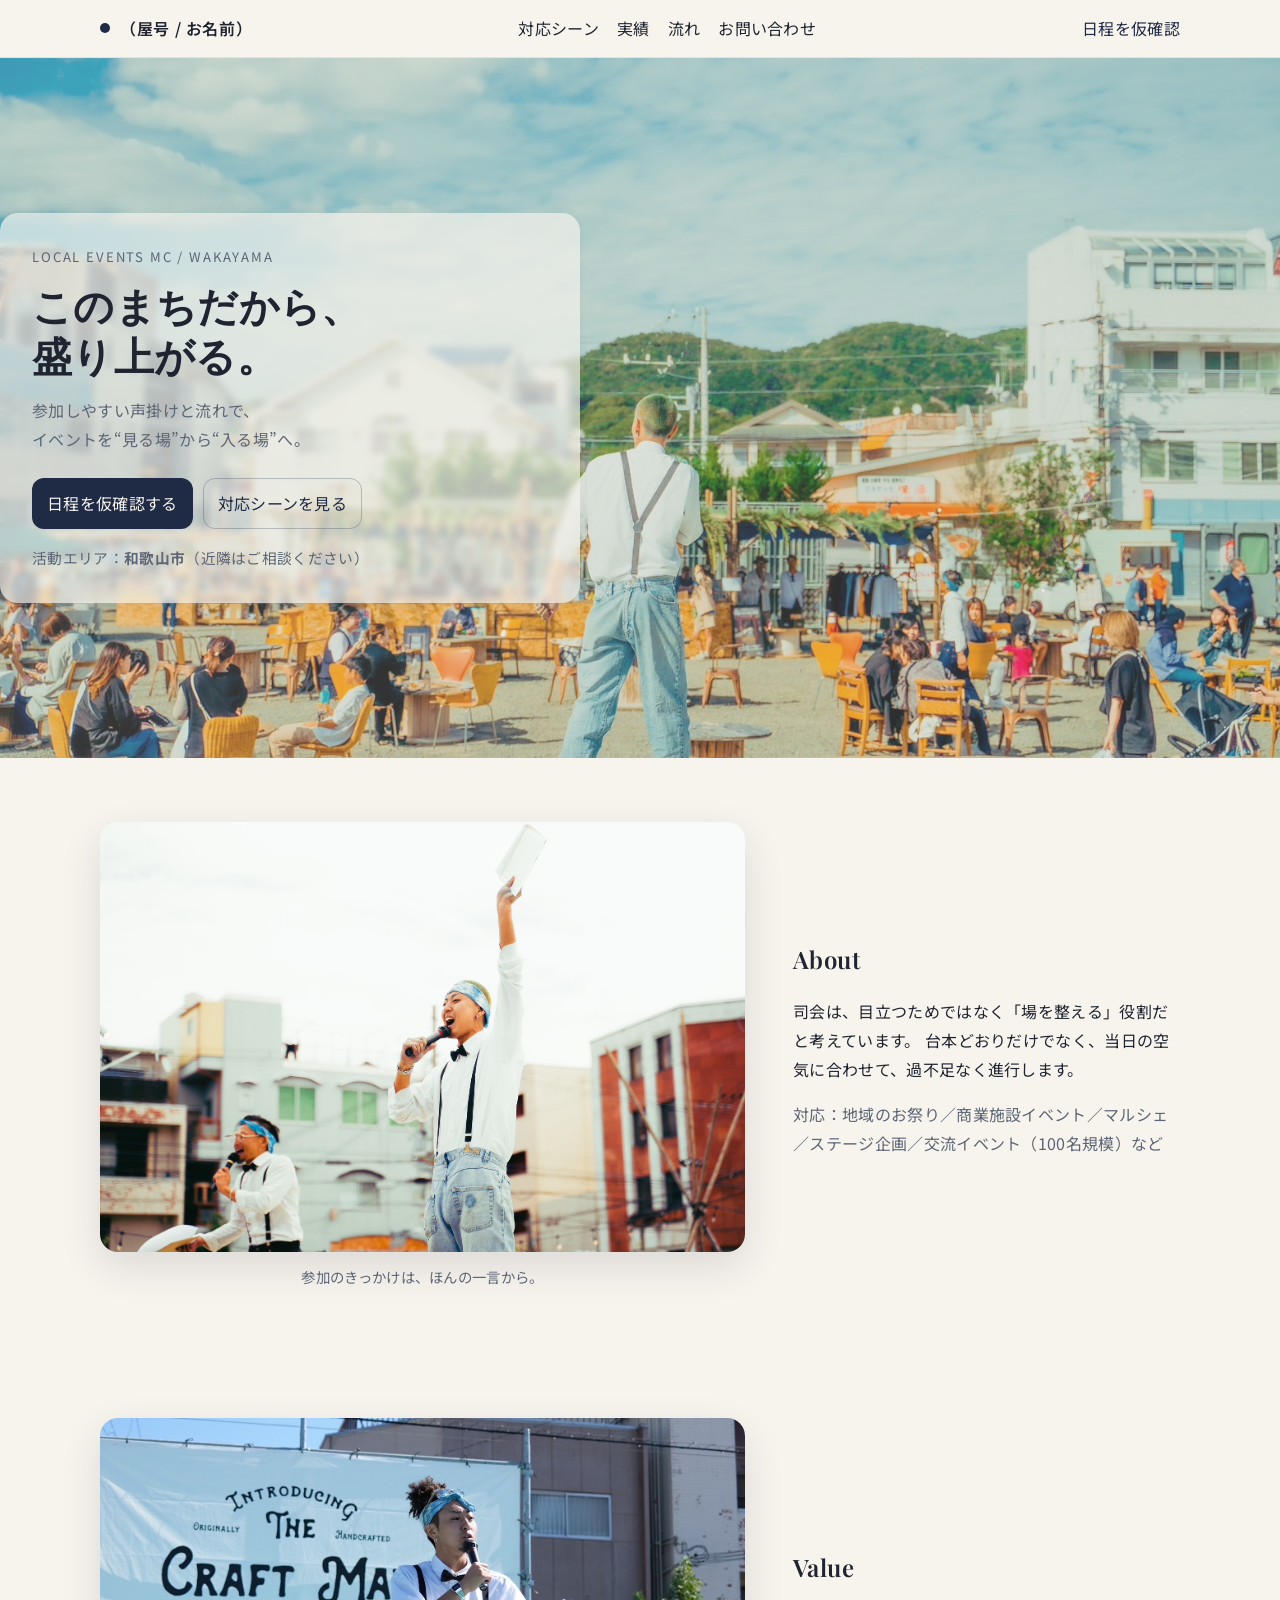
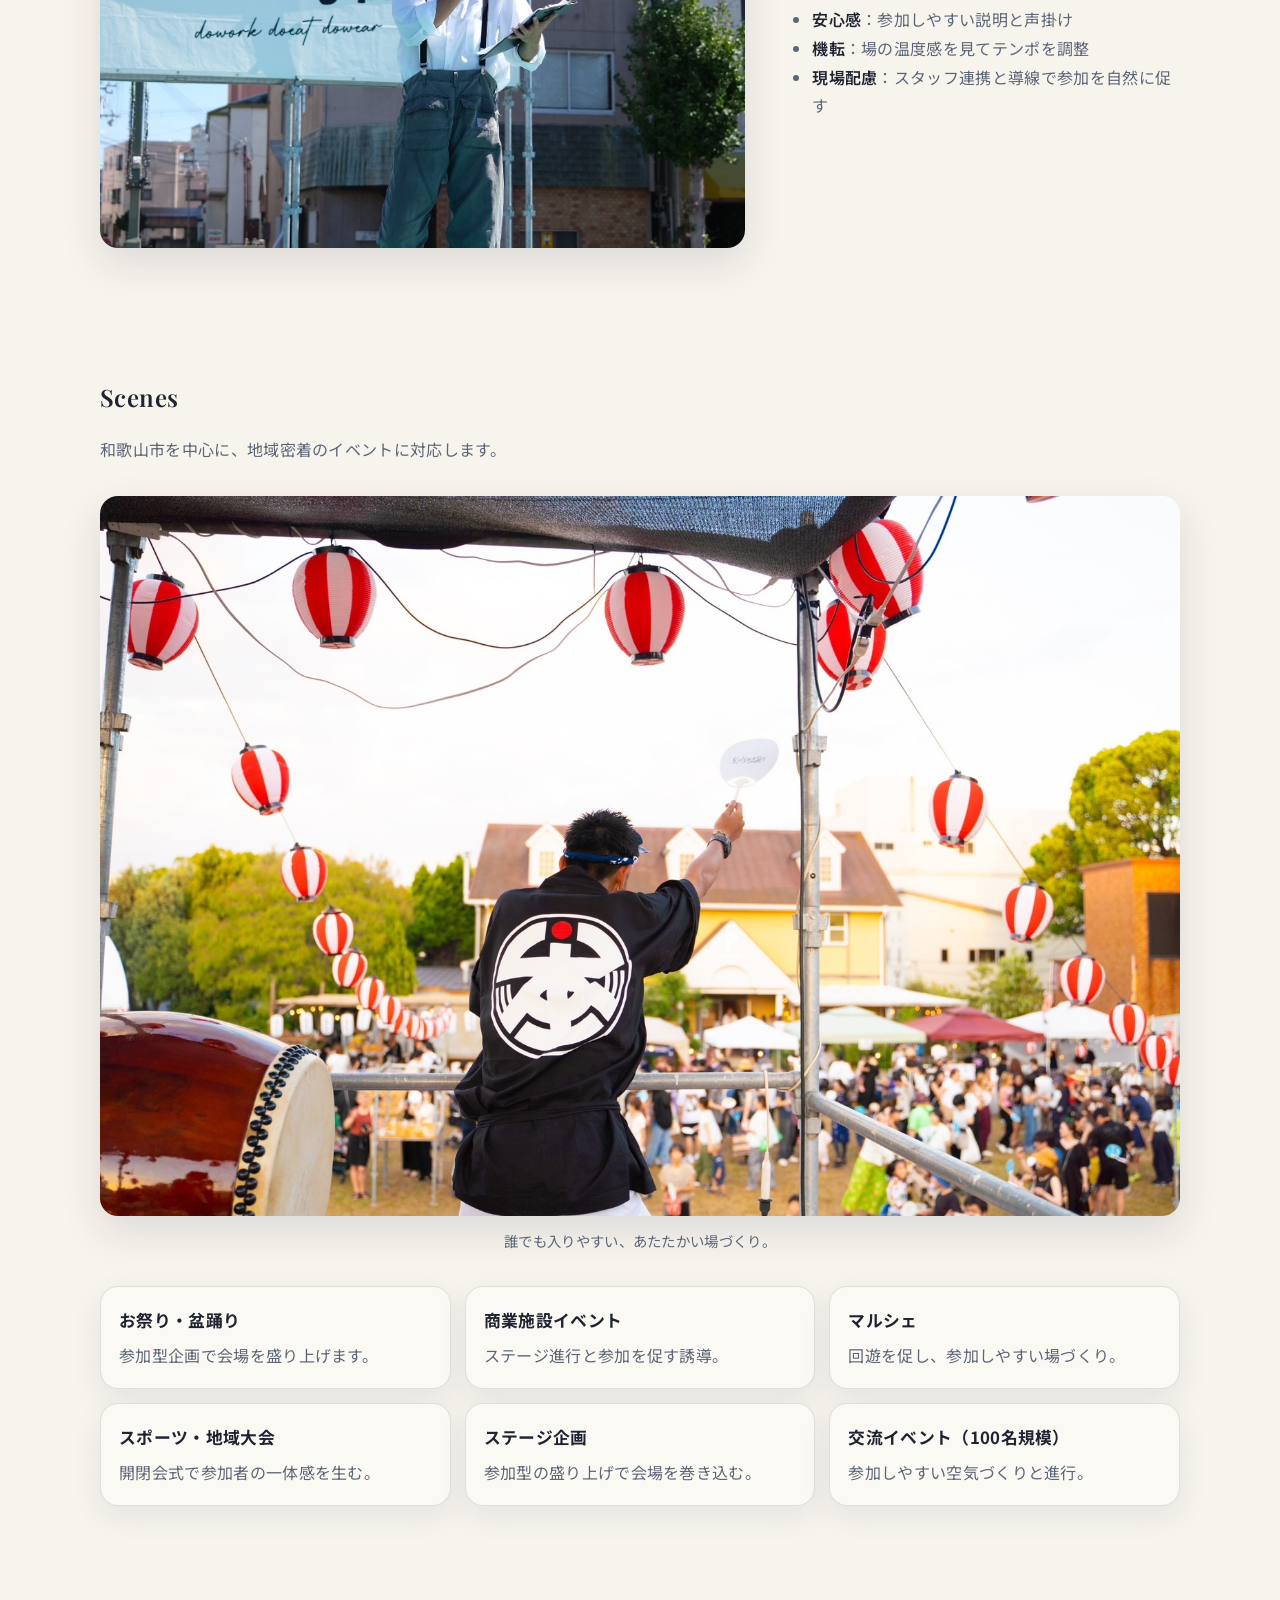
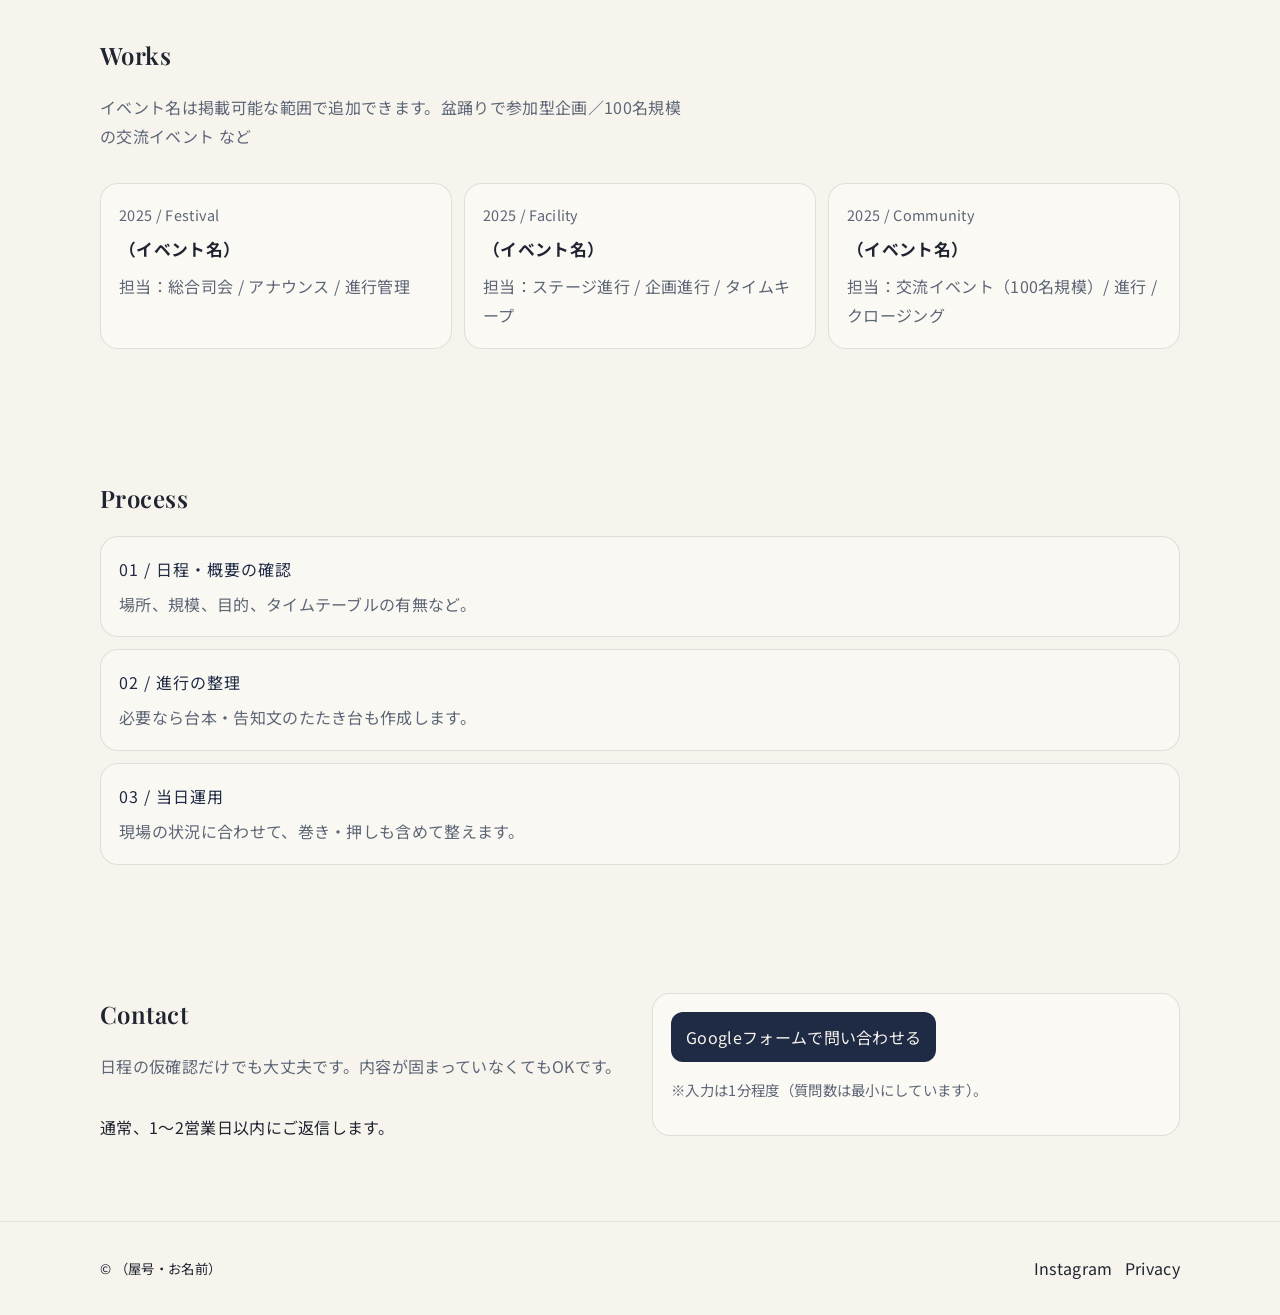
==== commit d245bdfb: "フォームの反映" ====
--- a/index.html
+++ b/index.html
@@ -3,7 +3,7 @@
 <head>
   <meta charset="utf-8" />
   <meta name="viewport" content="width=device-width, initial-scale=1" />
-  <title>和歌山市の地域イベントMC｜（屋号・お名前）</title>
+  <title>和歌山市の地域イベントMC|（屋号・お名前）</title>
   <meta name="description" content="和歌山市を中心に、地域のお祭り・商業施設イベント・マルシェ等の司会進行を承ります。落ち着きと機転で、会場の空気を整えるMC。" />
 
   <link rel="preconnect" href="https://fonts.googleapis.com">
@@ -63,7 +63,8 @@
           <p class="eyebrow">Local Events MC / Wakayama</p>
 
           <h1 class="hero-title">
-            このまちだから、盛り上がる。
+            このまちだから、<br>
+            盛り上がる。
           </h1>
 
           <p class="hero-lead">
@@ -217,7 +218,7 @@
         </div>
 
         <div class="contact-box">
-          <a class="button button-primary" href="YOUR_GOOGLE_FORM_URL" target="_blank" rel="noopener">
+          <a class="button button-primary" href="https://forms.gle/aZseDyNkMw7Y2BFW9" target="_blank" rel="noopener">
             Googleフォームで問い合わせる
           </a>
           <p class="muted small">※入力は1分程度（質問数は最小にしています）。</p>
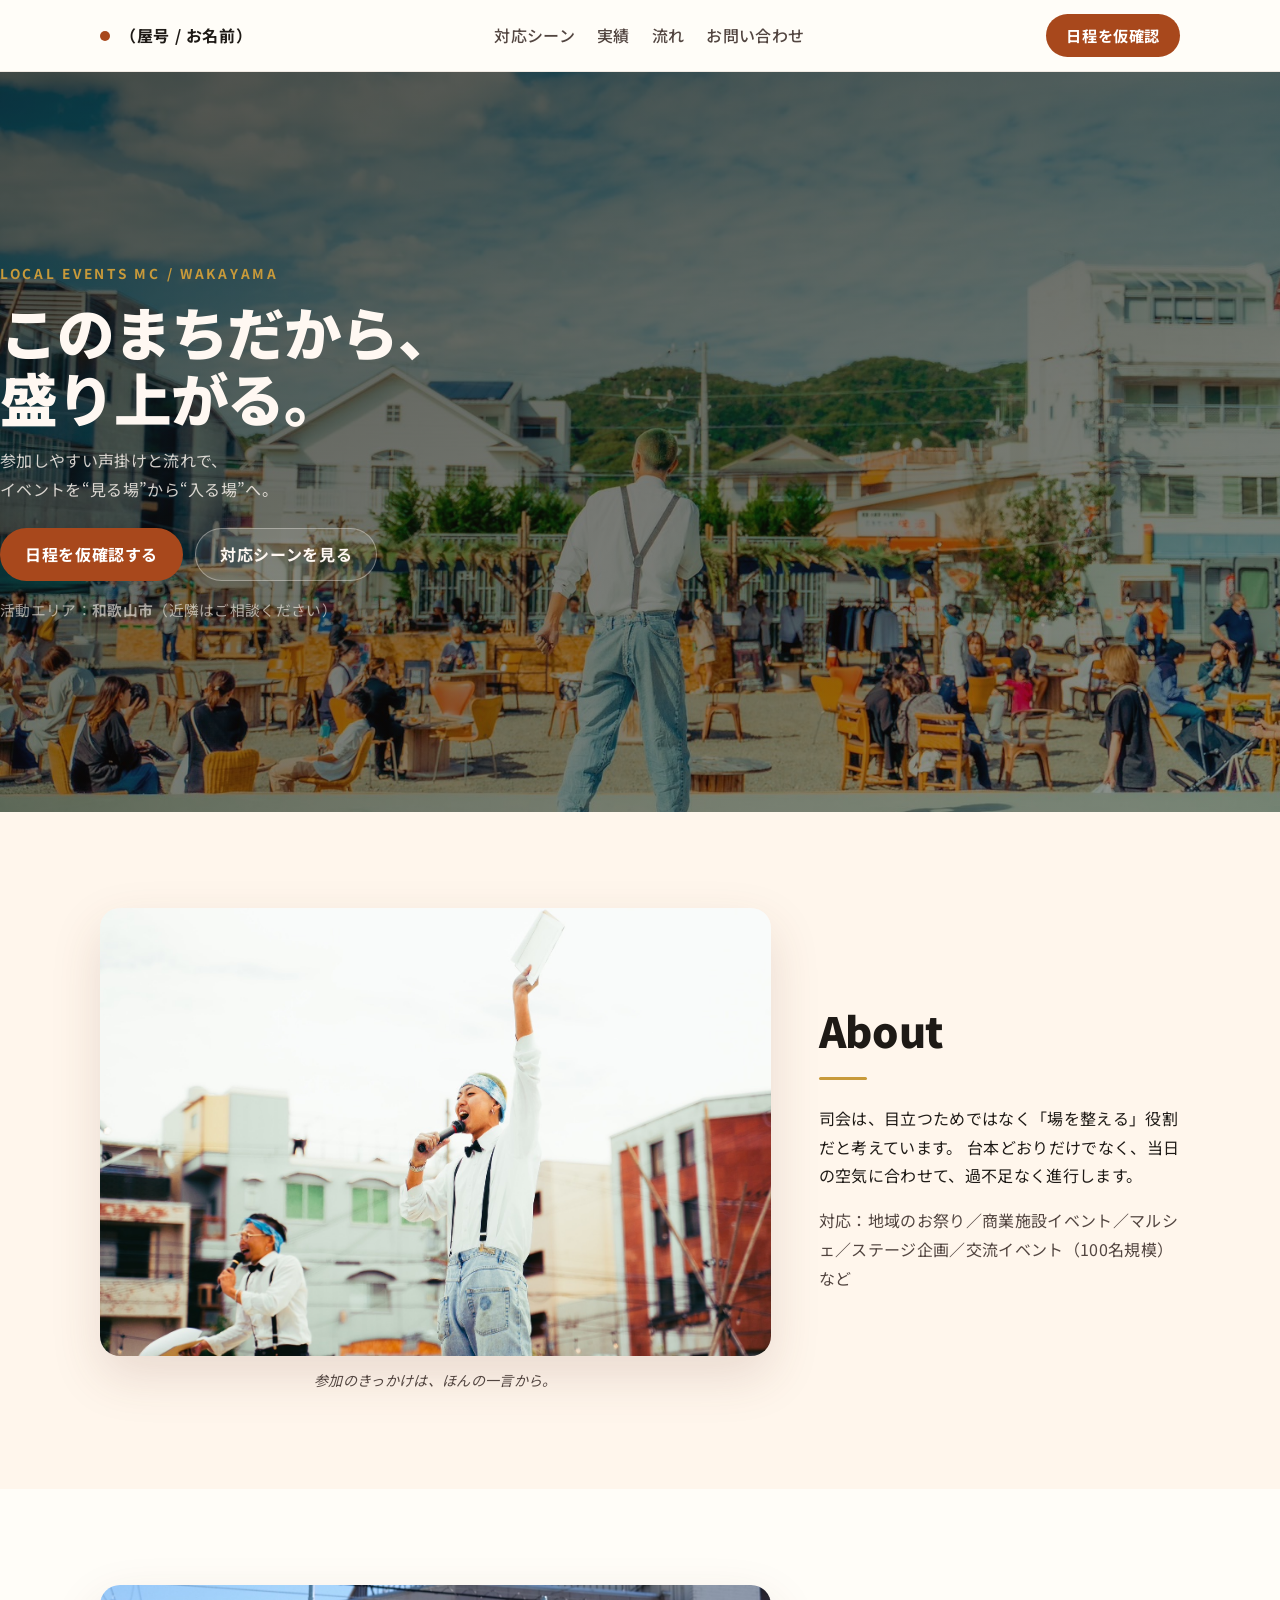
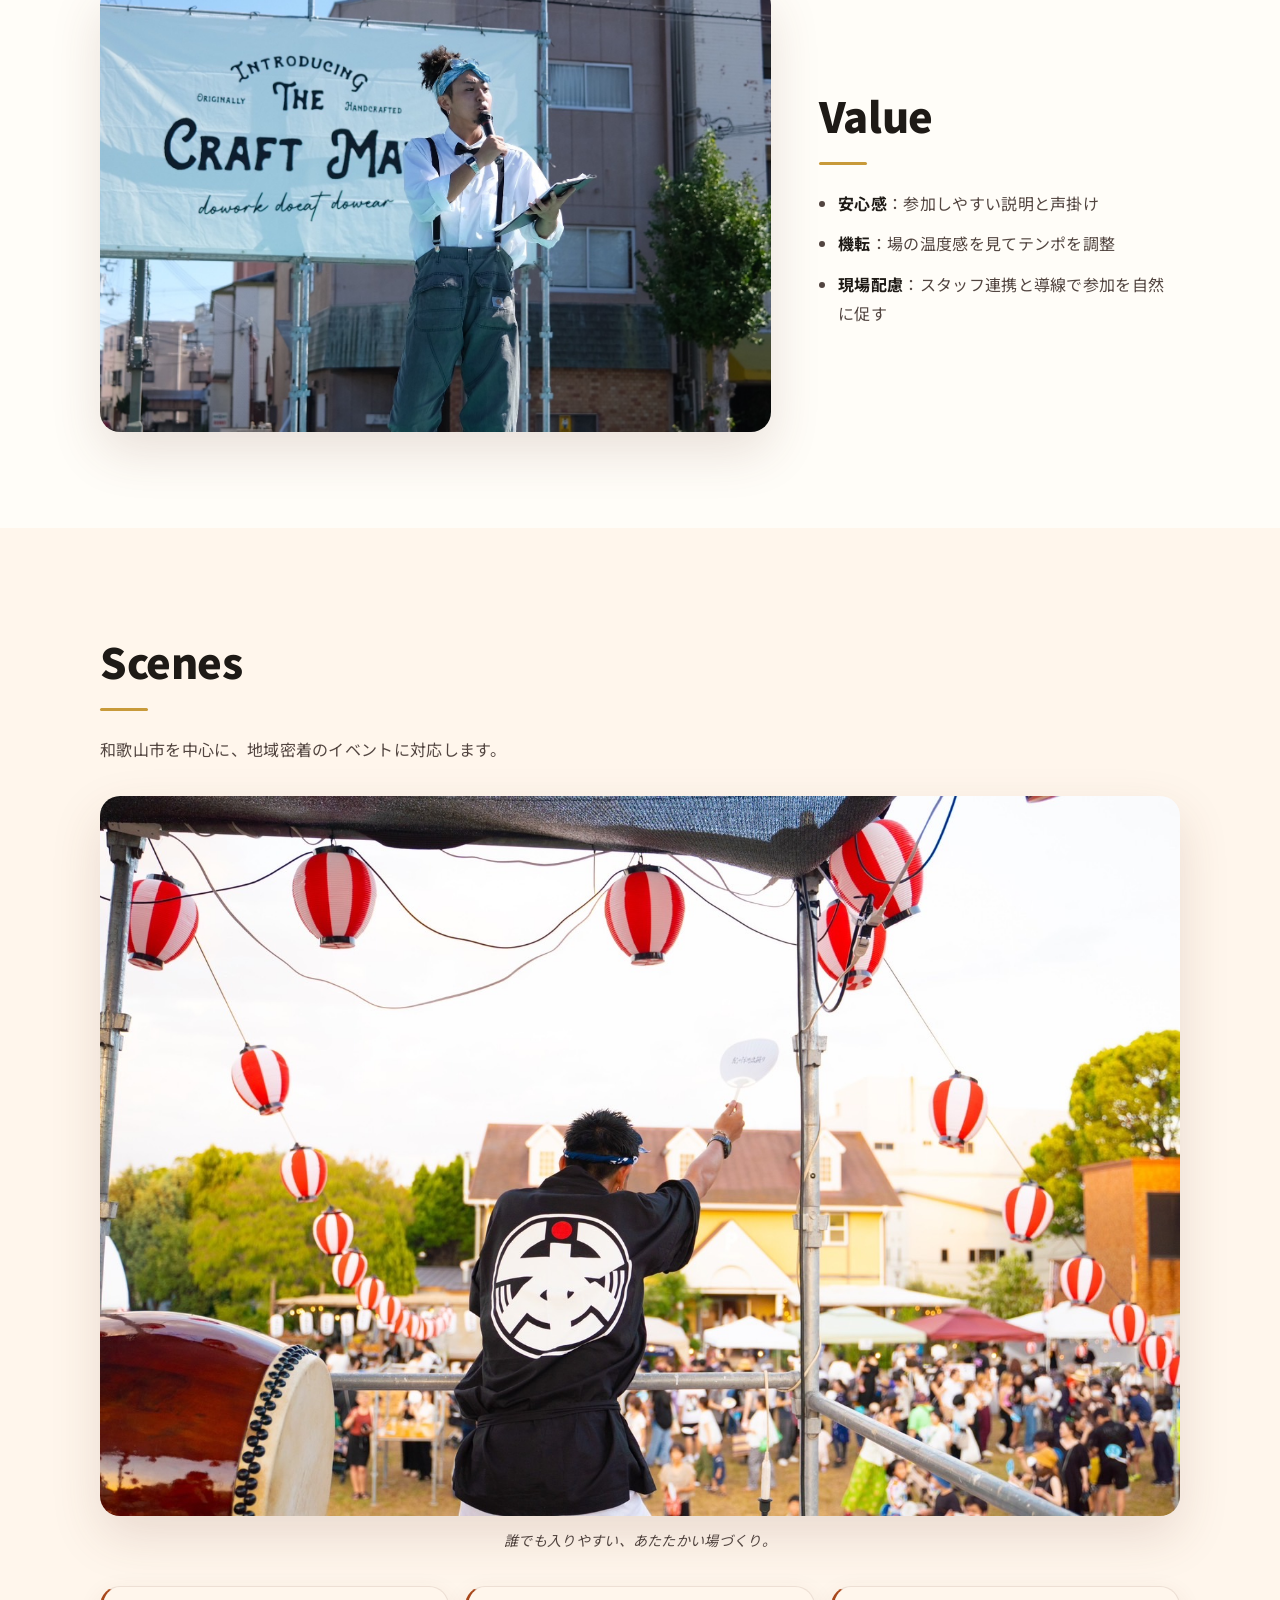
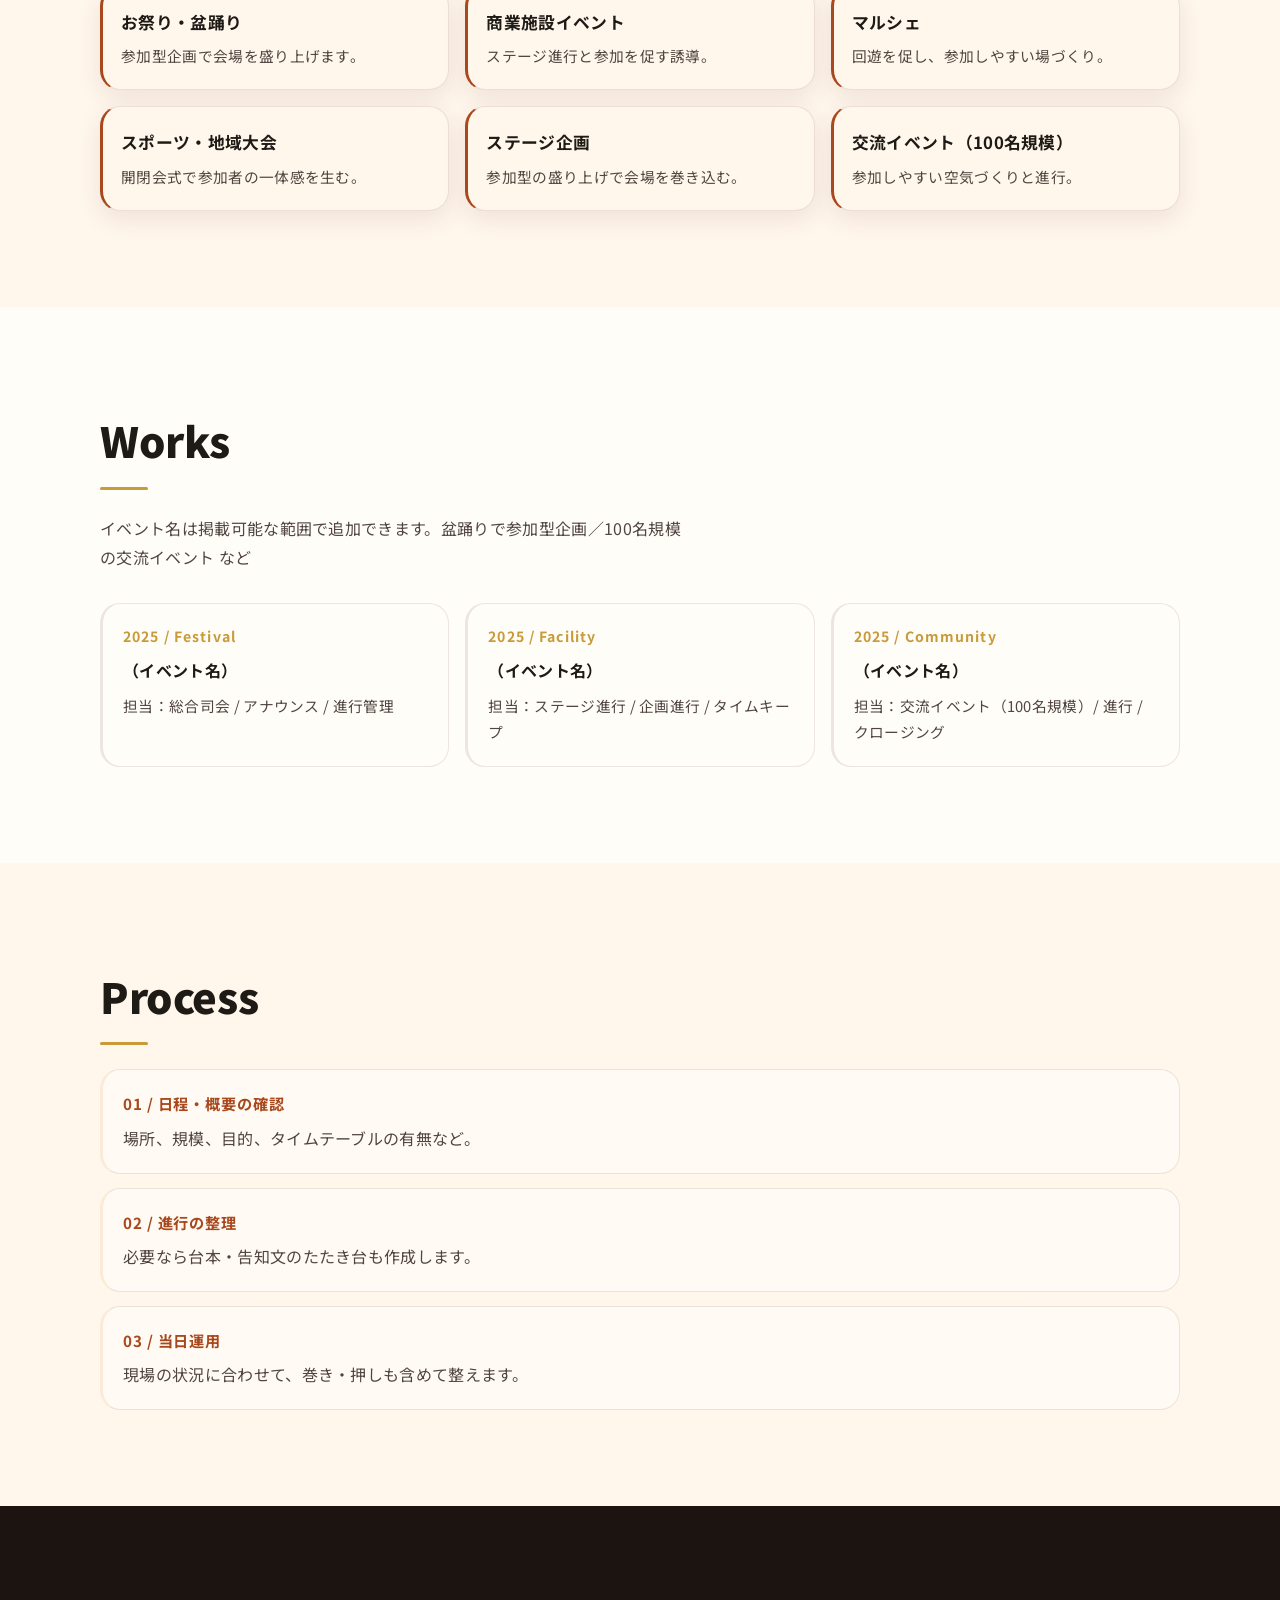
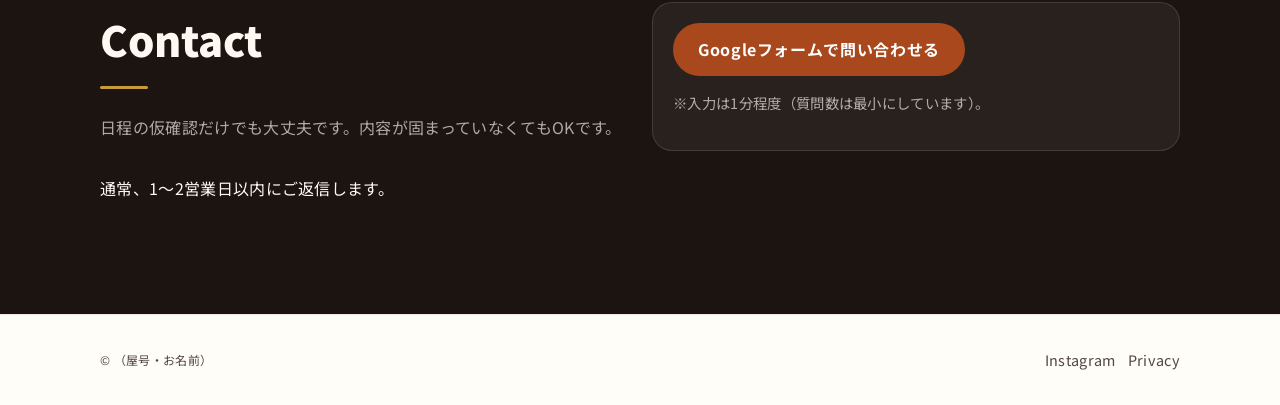
==== commit d0bd682b: "全体調整" ====
--- a/index.html
+++ b/index.html
@@ -6,9 +6,10 @@
   <title>和歌山市の地域イベントMC|（屋号・お名前）</title>
   <meta name="description" content="和歌山市を中心に、地域のお祭り・商業施設イベント・マルシェ等の司会進行を承ります。落ち着きと機転で、会場の空気を整えるMC。" />
 
+  <link rel="icon" href="favicon.svg" type="image/svg+xml" />
   <link rel="preconnect" href="https://fonts.googleapis.com">
   <link rel="preconnect" href="https://fonts.gstatic.com" crossorigin>
-  <link href="https://fonts.googleapis.com/css2?family=Playfair+Display:wght@500;600&family=Noto+Sans+JP:wght@400;500;600&display=swap" rel="stylesheet">
+  <link href="https://fonts.googleapis.com/css2?family=Noto+Sans+JP:wght@400;500;700;900&display=swap" rel="stylesheet">
 
   <link rel="stylesheet" href="assets/css/style.css" />
 </head>
@@ -83,7 +84,7 @@
     </section>
 
     <!-- About -->
-    <section class="section" data-reveal>
+    <section class="section section-alt" data-reveal>
       <div class="container media-band">
         <figure class="media-band-img">
           <img src="assets/images/engagement-participation-moment.jpg" alt="屋外イベントのステージ上で、来場者に向けて声掛けを行い、参加を促すイベントMCの場面" loading="lazy" />
@@ -122,7 +123,7 @@
     </section>
 
     <!-- Scenes -->
-    <section id="scenes" class="section" data-reveal>
+    <section id="scenes" class="section section-alt" data-reveal>
       <div class="container">
         <h2 class="section-title">Scenes</h2>
         <p class="section-lead">和歌山市を中心に、地域密着のイベントに対応します。</p>
@@ -188,7 +189,7 @@
     </section>
 
     <!-- Process -->
-    <section id="process" class="section" data-reveal>
+    <section id="process" class="section section-alt" data-reveal>
       <div class="container">
         <h2 class="section-title">Process</h2>
         <ol class="steps">
@@ -209,7 +210,7 @@
     </section>
 
     <!-- Contact -->
-    <section id="contact" class="section contact" data-reveal>
+    <section id="contact" class="section section-dark contact" data-reveal>
       <div class="container contact-inner">
         <div>
           <h2 class="section-title">Contact</h2>
@@ -232,7 +233,7 @@
       <small>© （屋号・お名前）</small>
       <ul class="footer-links">
         <li><a href="#">Instagram</a></li>
-        <li><a href="#">Privacy</a></li>
+        <li><a href="privacy.html">Privacy</a></li>
       </ul>
     </div>
   </footer>
--- a/assets/css/style.css
+++ b/assets/css/style.css
@@ -1,23 +1,33 @@
 :root{
-    --bg:#F7F4EE;
-    --surface:#FBF9F4;
-    --text:#1F2430;
-    --muted:#5D6676;
-    --border:rgba(31,36,48,.12);
-    --accent:#1F2A44;
-  
+    --bg:#FFFDF8;
+    --surface:#FFF6EC;
+    --text:#1E1A16;
+    --muted:#524540;
+    --border:rgba(107,61,46,.12);
+    --accent:#A8481C;
+    --accent-light:#FAEBD7;
+    --accent-warm:#C89A3A;
+    --dark:#1C1410;
+    --on-dark:#FFF8F2;
+
     --font-sans:"Noto Sans JP",system-ui,-apple-system,"Segoe UI",sans-serif;
-    --font-serif:"Playfair Display",Georgia,serif;
-  
+    --font-serif:"Noto Sans JP",system-ui,sans-serif;
+
     --s1:8px; --s2:12px; --s3:16px; --s4:24px; --s5:32px; --s6:48px; --s7:64px; --s8:96px;
-  
-    --r1:12px; --r2:18px;
-    --shadow:0 10px 30px rgba(31,36,48,.08);
-  
+
+    --r1:12px; --r2:20px;
+    --shadow:0 8px 24px rgba(107,61,46,.10);
+    --shadow-hover:0 16px 40px rgba(107,61,46,.20);
+
     --container:1080px;
   }
-  
+
   *{ box-sizing:border-box; }
+  :focus-visible{
+    outline:3px solid var(--accent);
+    outline-offset:3px;
+    border-radius:4px;
+  }
   html{ scroll-behavior:smooth; }
   body{
     margin:0;
@@ -27,33 +37,59 @@
     line-height:1.8;
     letter-spacing:.02em;
   }
-  
+
   img{ max-width:100%; height:auto; display:block; border-radius:var(--r2); }
   figure{ margin:0; }
   a{ color:inherit; text-decoration:none; }
   a:hover{ text-decoration:underline; text-underline-offset:3px; }
-  
+
   .container{
     width:min(var(--container), calc(100% - 32px));
     margin-inline:auto;
   }
-  
-  .section{ padding:var(--s7) 0; }
+
+  .section{ padding:var(--s8) 0; }
+  .section-alt{ background:var(--surface); }
+  .section-dark{
+    background:var(--dark);
+    color:var(--on-dark);
+  }
+  .section-dark .muted{ color:rgba(255,248,242,.65); }
+  .section-dark .section-lead{ color:rgba(255,248,242,.65); }
+
   .section-title{
     font-family:var(--font-serif);
-    font-weight:600;
-    letter-spacing:.02em;
-    margin:0 0 var(--s3);
-  }
+    font-size:2rem;
+    font-weight:900;
+    letter-spacing:-.01em;
+    margin:0 0 var(--s4);
+    display:inline-block;
+    position:relative;
+    padding-bottom:var(--s2);
+  }
+  .section-title::after{
+    content:"";
+    position:absolute;
+    bottom:0;
+    left:0;
+    width:3rem;
+    height:3px;
+    background:var(--accent-warm);
+    border-radius:99px;
+  }
+  .section-dark .section-title{ color:var(--on-dark); }
+  .section-dark .section-title::after{ background:var(--accent-warm); }
+
   .section-lead{
     margin:0 0 var(--s5);
     color:var(--muted);
     max-width:65ch;
   }
+  .prose{ max-width:68ch; }
   .prose p{ margin:0 0 var(--s3); }
   .muted{ color:var(--muted); }
   .small{ font-size:.9rem; }
-  
+
   .skip-link{ position:absolute; left:-9999px; top:auto; }
   .skip-link:focus{
     left:16px; top:16px;
@@ -63,12 +99,12 @@
     border-radius:var(--r1);
     z-index:9999;
   }
-  
+
   .site-header{
     position:sticky; top:0;
-    backdrop-filter:saturate(1.2) blur(10px);
-    background:rgba(247,244,238,.7);
-    border-bottom:1px solid rgba(31,36,48,.08);
+    backdrop-filter:saturate(1.2) blur(12px);
+    background:rgba(255,253,248,.82);
+    border-bottom:1px solid rgba(107,61,46,.1);
     z-index:1000;
   }
   .header-inner{
@@ -82,20 +118,36 @@
     background:var(--accent);
     display:inline-block;
   }
-  .logo-text{ font-weight:600; letter-spacing:.04em; }
-  
+  .logo-text{ font-weight:700; letter-spacing:.04em; }
+
   .site-nav{ display:none; }
   .nav-list{ list-style:none; margin:0; padding:0; display:flex; gap:18px; }
-  .nav-cta{ display:none; color:var(--accent); }
+  .nav-list a{ color:var(--muted); font-size:1rem; font-weight:500; padding:4px 2px; transition:color .2s; }
+  .nav-list a:hover{ color:var(--accent); text-decoration:none; }
+  .nav-cta{
+    display:none;
+    background:var(--accent);
+    color:#fff;
+    border-radius:99px;
+    padding:8px 20px;
+    font-size:.95rem;
+    font-weight:700;
+    letter-spacing:.04em;
+    transition:opacity .2s, transform .15s;
+  }
+  .nav-cta:hover{ opacity:.85; text-decoration:none; transform:translateY(-1px); }
   .nav-toggle{
     border:1px solid var(--border);
     background:var(--surface);
     border-radius:var(--r1);
     padding:8px 10px;
-  }
-  
+    cursor:pointer;
+    min-height:44px;
+    min-width:44px;
+  }
+
   .mobile-nav{
-    border-top:1px solid rgba(31,36,48,.08);
+    border-top:1px solid rgba(107,61,46,.08);
     padding:14px 0 18px;
   }
   .mobile-nav-list{ list-style:none; margin:0; padding:0; display:grid; gap:10px; }
@@ -103,26 +155,24 @@
     position:absolute; width:1px; height:1px; padding:0; margin:-1px;
     overflow:hidden; clip:rect(0,0,0,0); white-space:nowrap; border:0;
   }
-  
+
+  /* ─── Hero ─── */
   .hero{
     position:relative;
     padding:var(--s7) 0;
-    min-height:600px;
+    min-height:620px;
     display:flex;
     align-items:center;
   }
   .hero-media{
     position:absolute;
-    top:0;
-    left:0;
-    width:100%;
-    height:100%;
+    top:0; left:0;
+    width:100%; height:100%;
     z-index:0;
     margin:0;
   }
   .hero-media img{
-    width:100%;
-    height:100%;
+    width:100%; height:100%;
     object-fit:cover;
     border-radius:0;
     box-shadow:none;
@@ -130,13 +180,10 @@
   .hero-media::after{
     content:"";
     position:absolute;
-    top:0;
-    left:0;
-    width:100%;
-    height:100%;
+    top:0; left:0;
+    width:100%; height:100%;
     background:
-      linear-gradient(135deg, rgba(247,244,238,.25) 0%, rgba(247,244,238,.15) 100%),
-      rgba(0,0,0,.08);
+      linear-gradient(160deg, rgba(15,10,8,.68) 0%, rgba(15,10,8,.38) 100%);
   }
   .hero-inner{
     position:relative;
@@ -144,136 +191,189 @@
     width:100%;
   }
   .hero-copy{
-    max-width:600px;
+    max-width:640px;
     margin-left:auto;
     margin-right:auto;
-    padding:var(--s5) var(--s4);
-    background:rgba(247,244,238,.68);
-    border-radius:var(--r2);
-    backdrop-filter:blur(3px);
-    box-shadow:0 2px 12px rgba(31,36,48,.04);
+    padding:0 var(--s4);
+    background:none;
+    border:none;
+    backdrop-filter:none;
+    box-shadow:none;
   }
   .eyebrow{
     margin:0 0 var(--s2);
-    color:var(--muted);
-    letter-spacing:.14em;
+    color:var(--accent-warm);
+    letter-spacing:.20em;
     text-transform:uppercase;
-    font-size:.82rem;
+    font-size:.85rem;
+    font-weight:700;
   }
   .hero-title{
     margin:0 0 var(--s3);
     font-family:var(--font-serif);
-    font-size:2.1rem;
-    line-height:1.25;
-    color:var(--text);
-  }
-  .hero-lead{ margin:0 0 var(--s4); color:var(--muted); max-width:60ch; }
-  .hero-actions{ display:flex; gap:10px; flex-wrap:wrap; }
-  .hero-note{ margin:var(--s3) 0 0; color:var(--muted); font-size:.92rem; }
-  
+    font-size:2.8rem;
+    font-weight:900;
+    line-height:1.15;
+    letter-spacing:-.02em;
+    color:#FFF8F2;
+  }
+  .hero-lead{
+    margin:0 0 var(--s4);
+    color:rgba(255,248,242,.82);
+    max-width:52ch;
+  }
+  .hero-actions{ display:flex; gap:12px; flex-wrap:wrap; }
+  .hero-note{ margin:var(--s3) 0 0; color:rgba(255,248,242,.60); font-size:.92rem; }
+
+  /* ─── Buttons ─── */
   .button{
     display:inline-flex; align-items:center; justify-content:center;
-    padding:10px 14px;
-    border-radius:var(--r1);
-    border:1px solid var(--border);
+    padding:11px 24px;
+    border-radius:99px;
+    border:1.5px solid var(--border);
     background:transparent;
     text-decoration:none;
-  }
-  .button:hover{ text-decoration:none; }
+    font-size:1rem;
+    font-weight:700;
+    letter-spacing:.04em;
+    min-height:44px;
+    transition:transform .15s, box-shadow .15s, opacity .15s, background .15s;
+  }
+  .button:hover{ text-decoration:none; transform:translateY(-2px); box-shadow:var(--shadow); }
   .button-primary{
     background:var(--accent);
-    color:var(--bg);
+    color:#fff;
     border-color:transparent;
   }
+  .button-primary:hover{ opacity:.88; }
   .button-ghost{
-    background:transparent;
-    color:var(--accent);
-    border-color:rgba(31,42,68,.25);
-  }
-  
+    background:rgba(255,248,242,.12);
+    color:#FFF8F2;
+    border-color:rgba(255,248,242,.35);
+  }
+  .button-ghost:hover{ background:rgba(255,248,242,.22); }
+
+  /* ─── Layout ─── */
   .split{ display:grid; gap:var(--s4); }
-  
+
   .media-band{ display:grid; gap:var(--s5); }
-  .media-band-img{
-    margin:0;
-  }
+  .media-band-img{ margin:0; }
   .media-band-img img{
     width:100%;
-    box-shadow:0 15px 40px rgba(31,36,48,.12);
+    box-shadow:0 20px 50px rgba(107,61,46,.15);
     border-radius:var(--r2);
   }
   .caption{
     margin:var(--s2) 0 0;
-    font-size:.9rem;
+    font-size:.88rem;
     color:var(--muted);
     text-align:center;
+    font-style:italic;
   }
   .bullets{ margin:0; padding-left:1.2em; color:var(--muted); }
-  .bullets strong{ color:var(--text); font-weight:600; }
-  
+  .bullets li{ margin-bottom:var(--s2); }
+  .bullets strong{ color:var(--text); font-weight:700; }
+
+  /* ─── Cards (Scenes) ─── */
   .card-grid{
     display:grid;
     grid-template-columns:1fr;
-    gap:12px;
+    gap:14px;
   }
   .card{
     background:var(--surface);
     border:1px solid var(--border);
+    border-left:3px solid var(--accent);
     border-radius:var(--r2);
-    padding:18px;
+    padding:20px 20px 20px 18px;
     box-shadow:var(--shadow);
-  }
-  .card-title{ margin:0 0 6px; font-size:1.05rem; }
-  .card-text{ margin:0; color:var(--muted); }
-  
+    transition:transform .2s, box-shadow .2s, border-left-color .2s;
+  }
+  .card:hover{
+    transform:translateY(-4px);
+    box-shadow:var(--shadow-hover);
+    border-left-color:var(--accent-warm);
+  }
+  .card-title{ margin:0 0 6px; font-size:1.05rem; font-weight:700; }
+  .card-text{ margin:0; color:var(--muted); font-size:.92rem; }
+
+  /* ─── Works ─── */
   .works-grid{
     display:grid;
     grid-template-columns:1fr;
-    gap:12px;
+    gap:14px;
   }
   .work-card{
-    background:var(--surface);
-    border:1px solid var(--border);
+    background:var(--bg);
+    border:1px solid var(--border);
+    border-left:3px solid var(--border);
     border-radius:var(--r2);
-    padding:18px;
-  }
-  .work-meta{ margin:0 0 6px; color:var(--muted); font-size:.9rem; }
-  .work-title{ margin:0 0 8px; font-size:1.05rem; }
-  .work-text{ margin:0; color:var(--muted); }
-  
-  .steps{ list-style:none; margin:0; padding:0; display:grid; gap:12px; }
+    padding:20px;
+    transition:transform .2s, box-shadow .2s, border-left-color .2s;
+  }
+  .work-card:hover{
+    transform:translateY(-4px);
+    box-shadow:var(--shadow-hover);
+    border-left-color:var(--accent-warm);
+  }
+  .work-meta{ margin:0 0 6px; color:var(--accent-warm); font-size:.88rem; font-weight:700; letter-spacing:.08em; }
+  .work-title{ margin:0 0 8px; font-size:1rem; font-weight:700; }
+  .work-text{ margin:0; color:var(--muted); font-size:.92rem; }
+
+  /* ─── Process ─── */
+  .steps{ list-style:none; margin:0; padding:0; display:grid; gap:14px; }
   .step{
     border:1px solid var(--border);
+    border-left:3px solid var(--accent-light);
     border-radius:var(--r2);
-    padding:18px;
-    background:rgba(251,249,244,.7);
-  }
-  .step-title{ margin:0 0 6px; letter-spacing:.06em; color:var(--accent); }
+    padding:20px;
+    background:rgba(255,253,248,.7);
+    transition:border-left-color .2s;
+  }
+  .step:hover{ border-left-color:var(--accent-warm); }
+  .step-title{
+    margin:0 0 6px;
+    letter-spacing:.06em;
+    color:var(--accent);
+    font-weight:700;
+    font-size:.95rem;
+  }
   .step-text{ margin:0; color:var(--muted); }
-  
+
+  /* ─── Contact ─── */
   .contact-inner{ display:grid; gap:var(--s4); }
   .contact-box{
-    background:var(--surface);
+    background:var(--bg);
     border:1px solid var(--border);
     border-radius:var(--r2);
-    padding:18px;
-  }
-  
+    padding:20px;
+  }
+  .section-dark .contact-box{
+    background:rgba(255,255,255,.06);
+    border-color:rgba(255,255,255,.12);
+    color:var(--on-dark);
+  }
+
+  /* ─── Footer ─── */
   .site-footer{
     padding:var(--s5) 0;
-    border-top:1px solid rgba(31,36,48,.08);
+    border-top:1px solid rgba(107,61,46,.1);
   }
   .footer-inner{
     display:flex; align-items:center; justify-content:space-between;
     gap:12px;
+    color:var(--muted);
+    font-size:.9rem;
   }
   .footer-links{ list-style:none; margin:0; padding:0; display:flex; gap:12px; }
-  
-  /* reveal animation */
+  .footer-links a{ color:var(--muted); }
+  .footer-links a:hover{ color:var(--accent); text-decoration:none; }
+
+  /* ─── Reveal animation ─── */
   [data-reveal]{
     opacity:0;
-    transform:translateY(10px);
-    transition:opacity .6s ease, transform .6s ease;
+    transform:translateY(14px);
+    transition:opacity .65s ease, transform .65s ease;
   }
   [data-reveal].is-visible{
     opacity:1;
@@ -283,24 +383,25 @@
     html{ scroll-behavior:auto; }
     [data-reveal]{ opacity:1; transform:none; transition:none; }
   }
-  
+
+  /* ─── Desktop ─── */
   @media (min-width: 880px){
     .site-nav{ display:block; }
-    .nav-cta{ display:inline; }
+    .nav-cta{ display:inline-flex; }
     .nav-toggle{ display:none; }
-  
-    .hero{ min-height:700px; }
-    .hero-title{ font-size:2.5rem; }
-    .hero-copy{ 
-      margin-left:0; 
+
+    .hero{ min-height:740px; }
+    .hero-title{ font-size:3.6rem; }
+    .hero-copy{
+      margin-left:0;
       margin-right:auto;
-      padding:var(--s5) var(--s5);
+      padding:0;
       max-width:580px;
     }
     .split{ grid-template-columns: .9fr 1.1fr; align-items:start; }
-    .media-band{ grid-template-columns: 1.25fr 0.75fr; align-items:center; gap:var(--s6); }
-    .card-grid{ grid-template-columns: repeat(3, 1fr); gap:14px; }
-    .works-grid{ grid-template-columns: repeat(3, 1fr); }
+    .media-band{ grid-template-columns: 1.3fr 0.7fr; align-items:center; gap:var(--s6); }
+    .card-grid{ grid-template-columns: repeat(3, 1fr); gap:16px; }
+    .works-grid{ grid-template-columns: repeat(3, 1fr); gap:16px; }
     .contact-inner{ grid-template-columns: 1fr 1fr; align-items:start; }
-  }
-  +    .section-title{ font-size:2.6rem; }
+  }
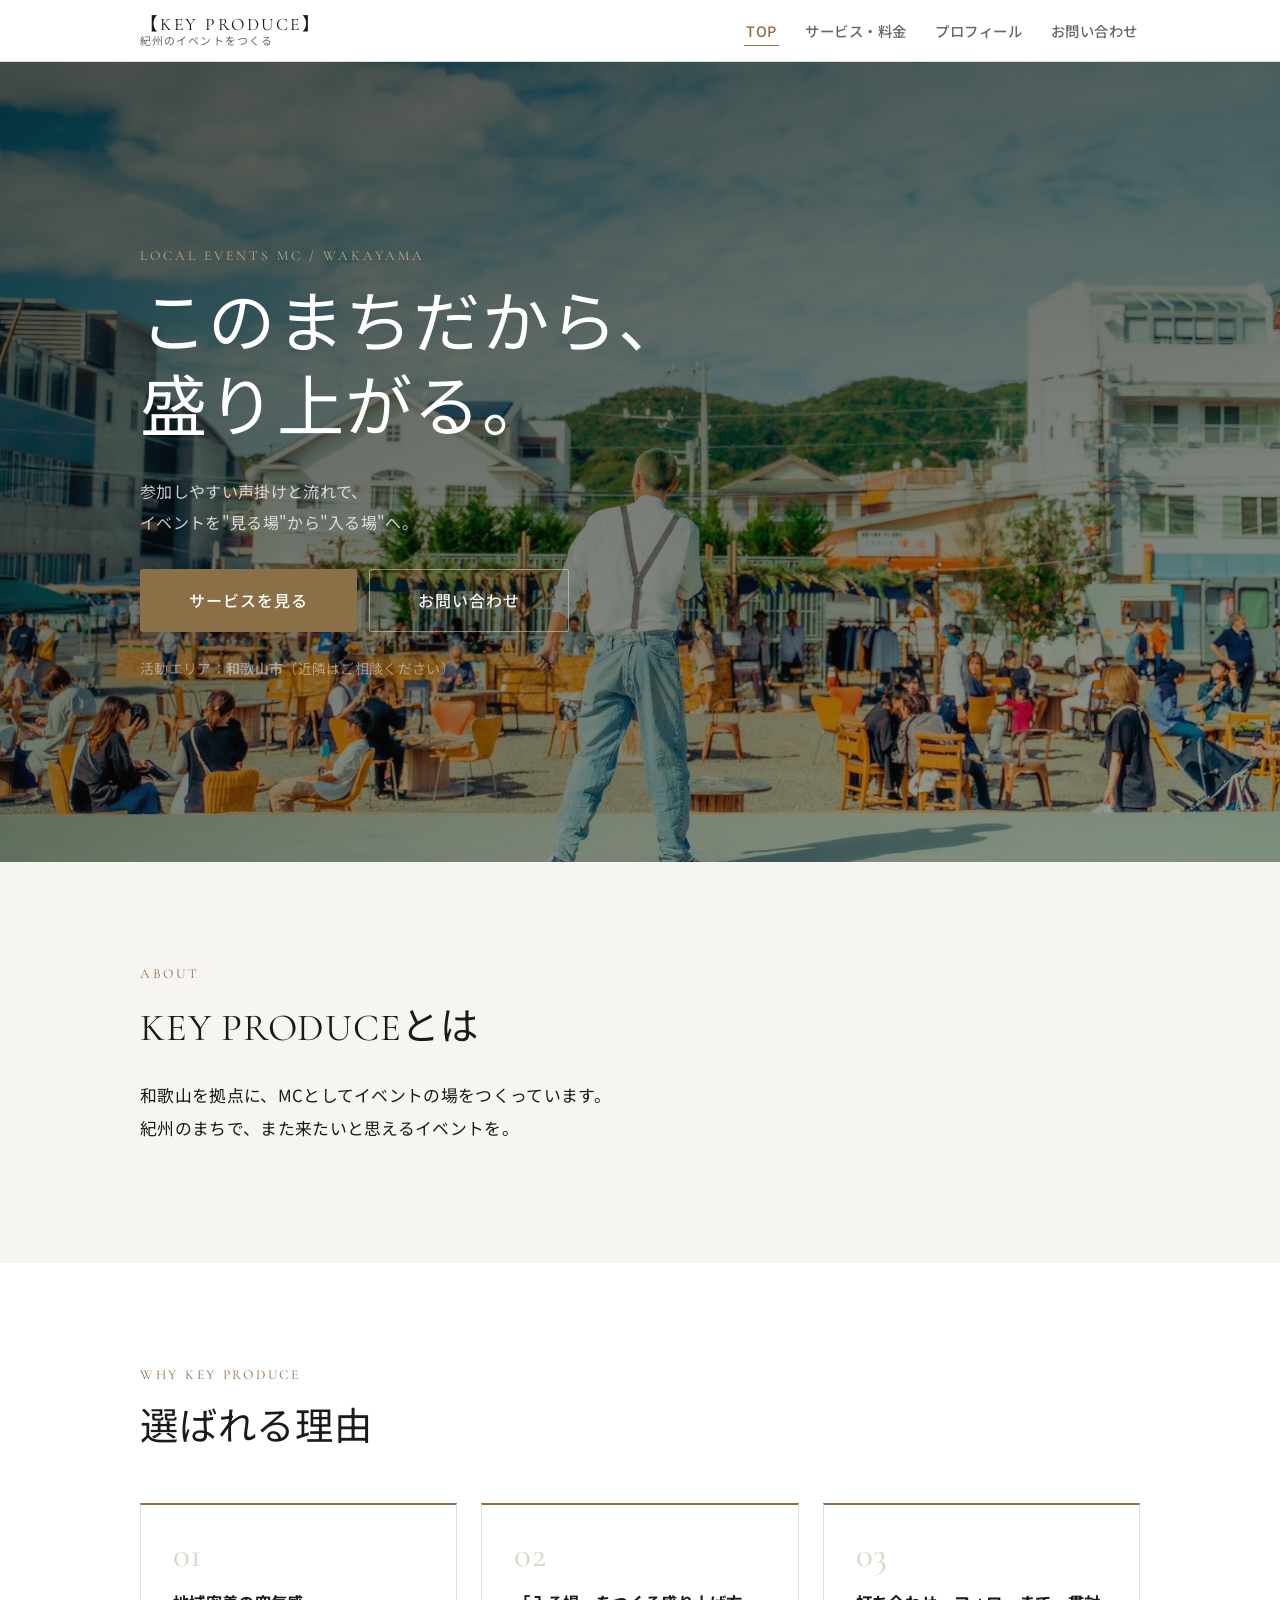
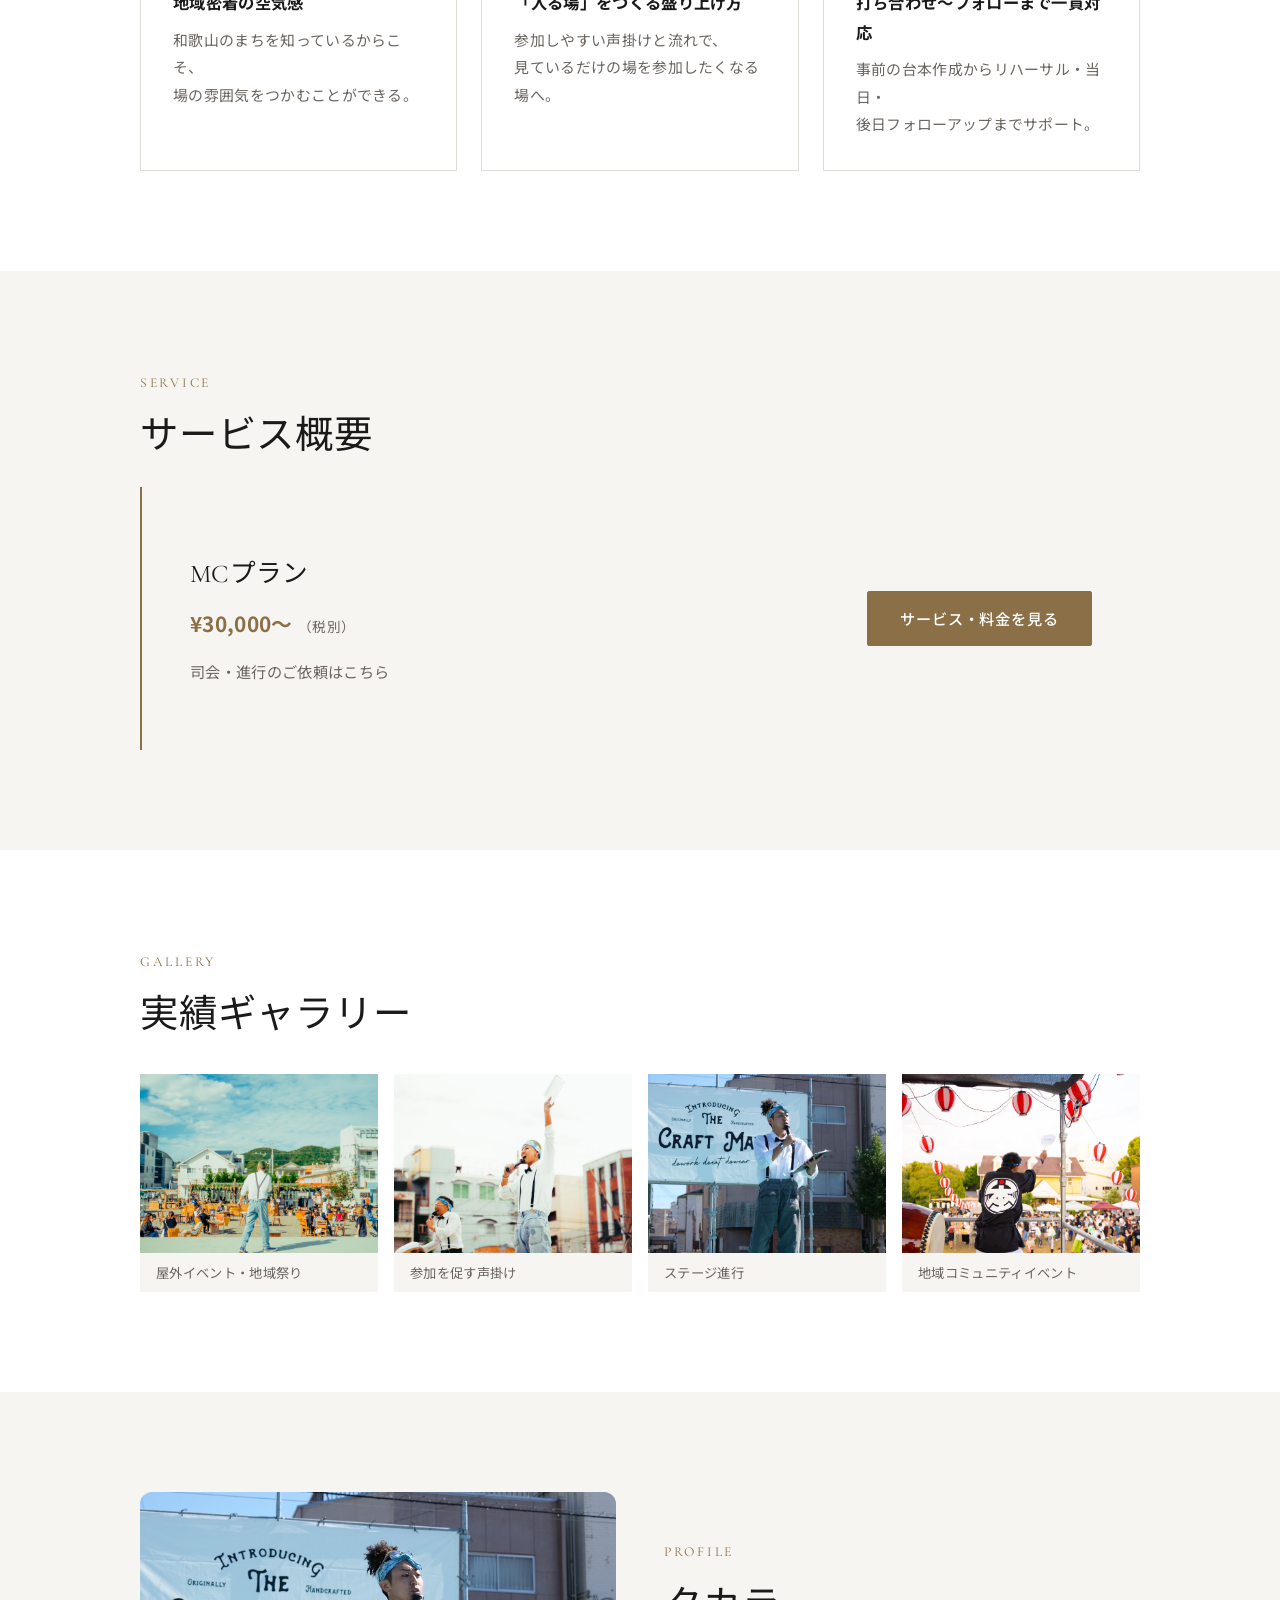
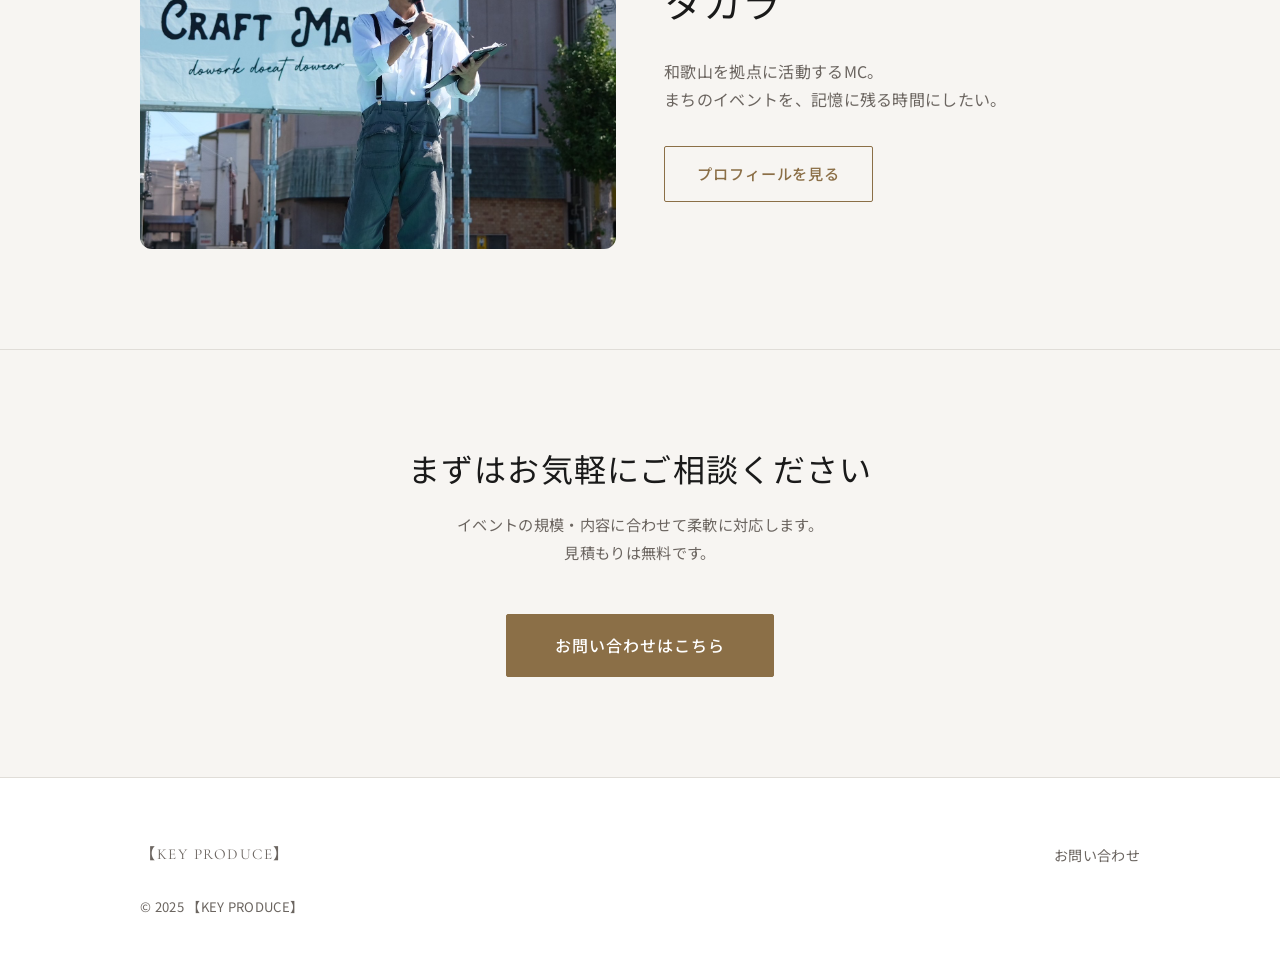
==== commit 3318c22f: "LPをマルチページWebサイトへ移行" ====
--- a/index.html
+++ b/index.html
@@ -3,241 +3,200 @@
 <head>
   <meta charset="utf-8" />
   <meta name="viewport" content="width=device-width, initial-scale=1" />
-  <title>和歌山市の地域イベントMC|（屋号・お名前）</title>
-  <meta name="description" content="和歌山市を中心に、地域のお祭り・商業施設イベント・マルシェ等の司会進行を承ります。落ち着きと機転で、会場の空気を整えるMC。" />
+  <!-- 屋号・説明文：確定後に差し替え -->
+  <title>【KEY PRODUCE】｜紀州のイベントをつくる</title>
+  <meta name="description" content="和歌山市を拠点に、MCとしてイベントの場をつくっています。企業イベント・地域祭り・婚礼など幅広く対応。まずはお気軽にご相談ください。" />
 
   <link rel="icon" href="favicon.svg" type="image/svg+xml" />
   <link rel="preconnect" href="https://fonts.googleapis.com">
   <link rel="preconnect" href="https://fonts.gstatic.com" crossorigin>
-  <link href="https://fonts.googleapis.com/css2?family=Noto+Sans+JP:wght@400;500;700;900&display=swap" rel="stylesheet">
-
-  <link rel="stylesheet" href="assets/css/style.css" />
+  <link href="https://fonts.googleapis.com/css2?family=Noto+Sans+JP:wght@400;500;700&family=Cormorant+Garamond:ital,wght@0,400;0,500;1,400&display=swap" rel="stylesheet">
+
+  <link rel="stylesheet" href="css/style.css" />
+  <link rel="stylesheet" href="css/components.css" />
 </head>
 
 <body>
   <a class="skip-link" href="#main">本文へスキップ</a>
 
-  <header class="site-header">
-    <div class="container header-inner">
-      <a class="logo" href="#top" aria-label="トップへ">
-        <span class="logo-mark" aria-hidden="true"></span>
-        <span class="logo-text">（屋号 / お名前）</span>
-      </a>
-
-      <nav class="site-nav" aria-label="グローバルナビ">
-        <ul class="nav-list">
-          <li><a href="#scenes">対応シーン</a></li>
-          <li><a href="#works">実績</a></li>
-          <li><a href="#process">流れ</a></li>
-          <li><a href="#contact">お問い合わせ</a></li>
-        </ul>
-      </nav>
-
-      <a class="nav-cta" href="#contact">日程を仮確認</a>
-
-      <button class="nav-toggle" type="button" aria-expanded="false" aria-controls="mobileNav">
-        <span class="sr-only">メニュー</span>
-        <span aria-hidden="true">☰</span>
-      </button>
-    </div>
-
-    <div class="mobile-nav" id="mobileNav" hidden>
+  <div id="site-header"></div>
+
+  <main id="main">
+
+    <!-- ─── 1. Hero ──────────────────────────── -->
+    <section class="hero" aria-labelledby="hero-title">
+      <div class="hero-bg">
+        <img
+          src="assets/images/hero-wakayama-local-event.jpg"
+          alt="和歌山市の屋外イベント会場、ステージ上からの風景"
+          loading="eager"
+          fetchpriority="high"
+        />
+      </div>
+      <div class="hero-inner">
+        <div class="container">
+          <div class="hero-content">
+            <p class="hero-eyebrow">Local Events MC / Wakayama</p>
+            <h1 class="hero-title" id="hero-title">
+              このまちだから、<br>
+              盛り上がる。
+            </h1>
+            <p class="hero-sub">
+              参加しやすい声掛けと流れで、<br>
+              イベントを"見る場"から"入る場"へ。
+            </p>
+            <div class="hero-actions">
+              <a class="btn btn-fill btn-lg" href="service/index.html">サービスを見る</a>
+              <a class="btn btn-ghost btn-lg" href="contact/index.html">お問い合わせ</a>
+            </div>
+            <p class="hero-note">活動エリア：<strong>和歌山市</strong>（近隣はご相談ください）</p>
+          </div>
+        </div>
+      </div>
+    </section>
+
+    <!-- ─── 2. KEY PRODUCEとは ────────────── -->
+    <section class="section section-alt" aria-labelledby="about-heading">
+      <div class="container" data-reveal>
+        <span class="section-label">About</span>
+        <h2 class="section-heading" id="about-heading">KEY PRODUCEとは</h2>
+        <p style="font-size: 1.05rem; line-height: 2; max-width: 58ch;">
+          和歌山を拠点に、MCとしてイベントの場をつくっています。<br>
+          紀州のまちで、また来たいと思えるイベントを。
+        </p>
+      </div>
+    </section>
+
+    <!-- ─── 3. 選ばれる理由 ────────────────── -->
+    <section class="section" aria-labelledby="reasons-heading">
       <div class="container">
-        <ul class="mobile-nav-list">
-          <li><a href="#scenes">対応シーン</a></li>
-          <li><a href="#works">実績</a></li>
-          <li><a href="#process">流れ</a></li>
-          <li><a href="#contact" class="button button-primary">日程を仮確認</a></li>
-        </ul>
-      </div>
-    </div>
-  </header>
-
-  <main id="main">
-    <!-- Hero -->
-    <section id="top" class="section hero">
-      <figure class="hero-media" aria-label="会場の引き写真">
-        <img src="assets/images/hero-wakayama-local-event.jpg" alt="和歌山市の屋外イベント会場で、多くの来場者が集まる中、ステージ上から会場を見渡すイベントMCの後ろ姿" loading="eager" />
-      </figure>
-      <div class="container hero-inner">
-        <div class="hero-copy">
-          <p class="eyebrow">Local Events MC / Wakayama</p>
-
-          <h1 class="hero-title">
-            このまちだから、<br>
-            盛り上がる。
-          </h1>
-
-          <p class="hero-lead">
-            参加しやすい声掛けと流れで、<br>
-            イベントを“見る場”から“入る場”へ。
-          </p>
-
-          <div class="hero-actions">
-            <a class="button button-primary" href="#contact">日程を仮確認する</a>
-            <a class="button button-ghost" href="#scenes">対応シーンを見る</a>
-          </div>
-
-          <p class="hero-note">活動エリア：<strong>和歌山市</strong>（近隣はご相談ください）</p>
-        </div>
-      </div>
-    </section>
-
-    <!-- About -->
-    <section class="section section-alt" data-reveal>
-      <div class="container media-band">
-        <figure class="media-band-img">
-          <img src="assets/images/engagement-participation-moment.jpg" alt="屋外イベントのステージ上で、来場者に向けて声掛けを行い、参加を促すイベントMCの場面" loading="lazy" />
-          <figcaption class="caption">参加のきっかけは、ほんの一言から。</figcaption>
-        </figure>
-        <div class="media-band-copy">
-          <h2 class="section-title">About</h2>
-          <div class="prose">
-            <p>
-              司会は、目立つためではなく「場を整える」役割だと考えています。
-              台本どおりだけでなく、当日の空気に合わせて、過不足なく進行します。
-            </p>
-            <p class="muted">
-              対応：地域のお祭り／商業施設イベント／マルシェ／ステージ企画／交流イベント（100名規模）など
-            </p>
-          </div>
-        </div>
-      </div>
-    </section>
-
-    <!-- Onstage band -->
-    <section class="section" data-reveal>
-      <div class="container media-band">
-        <figure class="media-band-img">
-          <img src="assets/images/value-event-mc-speaking.jpg" alt="屋外イベントのステージで、マイクを持ち進行を行うイベントMCの様子" loading="lazy" />
-        </figure>
-        <div class="media-band-copy">
-          <h2 class="section-title">Value</h2>
-          <ul class="bullets">
-            <li><strong>安心感</strong>：参加しやすい説明と声掛け</li>
-            <li><strong>機転</strong>：場の温度感を見てテンポを調整</li>
-            <li><strong>現場配慮</strong>：スタッフ連携と導線で参加を自然に促す</li>
-          </ul>
-        </div>
-      </div>
-    </section>
-
-    <!-- Scenes -->
-    <section id="scenes" class="section section-alt" data-reveal>
+        <div data-reveal>
+          <span class="section-label">Why KEY PRODUCE</span>
+          <h2 class="section-heading" id="reasons-heading">選ばれる理由</h2>
+        </div>
+        <div class="reasons-grid">
+          <article class="reason-card" data-reveal>
+            <p class="reason-number">01</p>
+            <h3 class="reason-title">地域密着の空気感</h3>
+            <p class="reason-body">
+              和歌山のまちを知っているからこそ、<br>
+              場の雰囲気をつかむことができる。
+            </p>
+          </article>
+          <article class="reason-card" data-reveal>
+            <p class="reason-number">02</p>
+            <h3 class="reason-title">「入る場」をつくる盛り上げ方</h3>
+            <p class="reason-body">
+              参加しやすい声掛けと流れで、<br>
+              見ているだけの場を参加したくなる場へ。
+            </p>
+          </article>
+          <article class="reason-card" data-reveal>
+            <p class="reason-number">03</p>
+            <h3 class="reason-title">打ち合わせ〜フォローまで一貫対応</h3>
+            <p class="reason-body">
+              事前の台本作成からリハーサル・当日・<br>
+              後日フォローアップまでサポート。
+            </p>
+          </article>
+        </div>
+      </div>
+    </section>
+
+    <!-- ─── 4. サービス概要 ─────────────────── -->
+    <section class="section section-alt" aria-labelledby="service-heading">
+      <div class="container" data-reveal>
+        <span class="section-label">Service</span>
+        <h2 class="section-heading" id="service-heading">サービス概要</h2>
+        <div class="service-snippet">
+          <div>
+            <p class="service-snippet-name">MCプラン</p>
+            <p class="service-snippet-price">
+              ¥30,000〜 <small>（税別）</small>
+            </p>
+            <p class="service-snippet-desc">司会・進行のご依頼はこちら</p>
+          </div>
+          <div>
+            <a class="btn btn-fill" href="service/index.html">サービス・料金を見る</a>
+          </div>
+        </div>
+      </div>
+    </section>
+
+    <!-- ─── 5. 実績ギャラリー ──────────────── -->
+    <section class="section" aria-labelledby="gallery-heading">
       <div class="container">
-        <h2 class="section-title">Scenes</h2>
-        <p class="section-lead">和歌山市を中心に、地域密着のイベントに対応します。</p>
-
-        <figure class="media-band-img" style="margin-bottom: var(--s5);">
-          <img src="assets/images/scenes-family-community-event.jpg" alt="盆踊りイベントで、家族連れを含む地域の来場者が集まり、会場の雰囲気を楽しんでいる様子" loading="lazy" />
-          <figcaption class="caption">誰でも入りやすい、あたたかい場づくり。</figcaption>
-        </figure>
-
-        <div class="card-grid">
-          <article class="card">
-            <h3 class="card-title">お祭り・盆踊り</h3>
-            <p class="card-text">参加型企画で会場を盛り上げます。</p>
-          </article>
-          <article class="card">
-            <h3 class="card-title">商業施設イベント</h3>
-            <p class="card-text">ステージ進行と参加を促す誘導。</p>
-          </article>
-          <article class="card">
-            <h3 class="card-title">マルシェ</h3>
-            <p class="card-text">回遊を促し、参加しやすい場づくり。</p>
-          </article>
-          <article class="card">
-            <h3 class="card-title">スポーツ・地域大会</h3>
-            <p class="card-text">開閉会式で参加者の一体感を生む。</p>
-          </article>
-          <article class="card">
-            <h3 class="card-title">ステージ企画</h3>
-            <p class="card-text">参加型の盛り上げで会場を巻き込む。</p>
-          </article>
-          <article class="card">
-            <h3 class="card-title">交流イベント（100名規模）</h3>
-            <p class="card-text">参加しやすい空気づくりと進行。</p>
-          </article>
-        </div>
-      </div>
-    </section>
-
-    <!-- Works -->
-    <section id="works" class="section" data-reveal>
+        <div data-reveal>
+          <span class="section-label">Gallery</span>
+          <h2 class="section-heading" id="gallery-heading">実績ギャラリー</h2>
+        </div>
+        <div class="gallery-grid" data-reveal>
+          <figure class="gallery-item">
+            <img
+              src="assets/images/hero-wakayama-local-event.jpg"
+              alt="和歌山市の屋外イベント会場"
+              loading="lazy"
+            />
+            <figcaption class="gallery-caption">屋外イベント・地域祭り</figcaption>
+          </figure>
+          <figure class="gallery-item">
+            <img
+              src="assets/images/engagement-participation-moment.jpg"
+              alt="来場者への声掛けシーン"
+              loading="lazy"
+            />
+            <figcaption class="gallery-caption">参加を促す声掛け</figcaption>
+          </figure>
+          <figure class="gallery-item">
+            <img
+              src="assets/images/value-event-mc-speaking.jpg"
+              alt="ステージでのMC進行"
+              loading="lazy"
+            />
+            <figcaption class="gallery-caption">ステージ進行</figcaption>
+          </figure>
+          <figure class="gallery-item">
+            <img
+              src="assets/images/scenes-family-community-event.jpg"
+              alt="家族連れが集まるコミュニティイベント"
+              loading="lazy"
+            />
+            <figcaption class="gallery-caption">地域コミュニティイベント</figcaption>
+          </figure>
+        </div>
+        <!-- Phase2 で /works/ へのリンクを追加 -->
+      </div>
+    </section>
+
+    <!-- ─── 6. プロフィール導線 ────────────── -->
+    <section class="section section-alt" aria-labelledby="profile-heading">
       <div class="container">
-        <h2 class="section-title">Works</h2>
-        <p class="section-lead">イベント名は掲載可能な範囲で追加できます。盆踊りで参加型企画／100名規模の交流イベント など</p>
-
-        <div class="works-grid">
-          <article class="work-card">
-            <p class="work-meta">2025 / Festival</p>
-            <h3 class="work-title">（イベント名）</h3>
-            <p class="work-text">担当：総合司会 / アナウンス / 進行管理</p>
-          </article>
-          <article class="work-card">
-            <p class="work-meta">2025 / Facility</p>
-            <h3 class="work-title">（イベント名）</h3>
-            <p class="work-text">担当：ステージ進行 / 企画進行 / タイムキープ</p>
-          </article>
-          <article class="work-card">
-            <p class="work-meta">2025 / Community</p>
-            <h3 class="work-title">（イベント名）</h3>
-            <p class="work-text">担当：交流イベント（100名規模）/ 進行 / クロージング</p>
-          </article>
-        </div>
-      </div>
-    </section>
-
-    <!-- Process -->
-    <section id="process" class="section section-alt" data-reveal>
-      <div class="container">
-        <h2 class="section-title">Process</h2>
-        <ol class="steps">
-          <li class="step">
-            <p class="step-title">01 / 日程・概要の確認</p>
-            <p class="step-text">場所、規模、目的、タイムテーブルの有無など。</p>
-          </li>
-          <li class="step">
-            <p class="step-title">02 / 進行の整理</p>
-            <p class="step-text">必要なら台本・告知文のたたき台も作成します。</p>
-          </li>
-          <li class="step">
-            <p class="step-title">03 / 当日運用</p>
-            <p class="step-text">現場の状況に合わせて、巻き・押しも含めて整えます。</p>
-          </li>
-        </ol>
-      </div>
-    </section>
-
-    <!-- Contact -->
-    <section id="contact" class="section section-dark contact" data-reveal>
-      <div class="container contact-inner">
-        <div>
-          <h2 class="section-title">Contact</h2>
-          <p class="section-lead">日程の仮確認だけでも大丈夫です。内容が固まっていなくてもOKです。</p>
-          <p class="contact-note">通常、1〜2営業日以内にご返信します。</p>
-        </div>
-
-        <div class="contact-box">
-          <a class="button button-primary" href="https://forms.gle/aZseDyNkMw7Y2BFW9" target="_blank" rel="noopener">
-            Googleフォームで問い合わせる
-          </a>
-          <p class="muted small">※入力は1分程度（質問数は最小にしています）。</p>
-        </div>
-      </div>
-    </section>
+        <div class="profile-strip" data-reveal>
+          <div class="profile-strip-img">
+            <img
+              src="assets/images/value-event-mc-speaking.jpg"
+              alt="イベントMC【ニックネーム】がステージでマイクを持ち進行する様子"
+              loading="lazy"
+            />
+          </div>
+          <div>
+            <span class="section-label">Profile</span>
+            <h2 class="section-heading" id="profile-heading">タカラ</h2>
+            <p style="color: var(--muted); margin-bottom: var(--s4);">
+              和歌山を拠点に活動するMC。<br>
+              まちのイベントを、記憶に残る時間にしたい。
+            </p>
+            <a class="btn" href="profile/index.html">プロフィールを見る</a>
+          </div>
+        </div>
+      </div>
+    </section>
+
   </main>
 
-  <footer class="site-footer">
-    <div class="container footer-inner">
-      <small>© （屋号・お名前）</small>
-      <ul class="footer-links">
-        <li><a href="#">Instagram</a></li>
-        <li><a href="privacy.html">Privacy</a></li>
-      </ul>
-    </div>
-  </footer>
-
-  <script src="assets/js/main.js"></script>
+  <div id="site-cta"></div>
+  <div id="site-footer"></div>
+
+  <script src="js/main.js"></script>
 </body>
 </html>
--- a/css/style.css
+++ b/css/style.css
@@ -0,0 +1,949 @@
+/* =============================================
+   KEY PRODUCE | style.css
+   共通スタイル
+   ============================================= */
+
+/* ── 変数 ─────────────────────────────────── */
+:root {
+  /* カラー */
+  --bg: #FFFFFF;
+  --surface: #F7F5F2;
+  --text: #1a1a1a;
+  --muted: #6b6560;
+  --border: #E0DDD8;
+  --accent: #8B6F47;
+  --accent-light: #c4a882;
+  --dark: #1a1a1a;
+  --on-dark: #f5f3f0;
+  --on-dark-muted: rgba(245, 243, 240, 0.65);
+
+  /* フォント */
+  --font-sans: "Noto Sans JP", system-ui, -apple-system, sans-serif;
+  --font-serif: "Cormorant Garamond", "Noto Sans JP", serif;
+
+  /* レイアウト */
+  --container: 1000px;
+
+  /* スペーシング */
+  --s1: 8px;
+  --s2: 16px;
+  --s3: 24px;
+  --s4: 32px;
+  --s5: 48px;
+  --s6: 64px;
+  --s7: 80px;
+  --s8: 100px;
+
+  /* シェイプ */
+  --radius: 4px;
+  --radius-md: 8px;
+  --radius-lg: 12px;
+  --shadow: 0 4px 24px rgba(0, 0, 0, 0.07);
+  --shadow-hover: 0 10px 40px rgba(0, 0, 0, 0.12);
+}
+
+/* ── リセット ─────────────────────────────── */
+*, *::before, *::after {
+  box-sizing: border-box;
+}
+
+:focus-visible {
+  outline: 2px solid var(--accent);
+  outline-offset: 3px;
+}
+
+html {
+  scroll-behavior: smooth;
+}
+
+body {
+  margin: 0;
+  font-family: var(--font-sans);
+  font-size: 16px;
+  line-height: 1.8;
+  letter-spacing: 0.02em;
+  color: var(--text);
+  background: var(--bg);
+}
+
+img {
+  max-width: 100%;
+  height: auto;
+  display: block;
+}
+
+figure {
+  margin: 0;
+}
+
+a {
+  color: inherit;
+  text-decoration: none;
+}
+
+a:hover {
+  text-decoration: underline;
+  text-underline-offset: 3px;
+}
+
+/* ── ユーティリティ ───────────────────────── */
+.sr-only {
+  position: absolute;
+  width: 1px;
+  height: 1px;
+  padding: 0;
+  margin: -1px;
+  overflow: hidden;
+  clip: rect(0, 0, 0, 0);
+  white-space: nowrap;
+  border: 0;
+}
+
+.skip-link {
+  position: absolute;
+  left: -9999px;
+  top: auto;
+  z-index: 10000;
+}
+
+.skip-link:focus {
+  left: 16px;
+  top: 16px;
+  background: var(--surface);
+  border: 1px solid var(--border);
+  padding: 10px 16px;
+  border-radius: var(--radius-md);
+}
+
+/* ── レイアウト ───────────────────────────── */
+.container {
+  width: min(var(--container), calc(100% - 48px));
+  margin-inline: auto;
+}
+
+.section {
+  padding: var(--s8) 0;
+}
+
+.section-alt {
+  background: var(--surface);
+}
+
+.section-dark {
+  background: var(--dark);
+  color: var(--on-dark);
+}
+
+/* ── タイポグラフィ ───────────────────────── */
+.section-label {
+  font-family: var(--font-serif);
+  font-size: 0.85rem;
+  letter-spacing: 0.2em;
+  color: var(--accent);
+  text-transform: uppercase;
+  margin: 0 0 var(--s2);
+  display: block;
+}
+
+.section-heading {
+  font-family: var(--font-serif);
+  font-size: clamp(1.6rem, 4vw, 2.4rem);
+  font-weight: 400;
+  line-height: 1.35;
+  letter-spacing: 0.02em;
+  margin: 0 0 var(--s3);
+}
+
+.section-lead {
+  color: var(--muted);
+  max-width: 60ch;
+  margin: 0 0 var(--s5);
+}
+
+/* ── ページタイトルエリア ─────────────────── */
+.page-header {
+  padding: var(--s7) 0 var(--s6);
+  background: var(--surface);
+  text-align: center;
+  border-bottom: 1px solid var(--border);
+}
+
+.page-header-label {
+  font-family: var(--font-serif);
+  font-size: 0.85rem;
+  letter-spacing: 0.2em;
+  color: var(--accent);
+  text-transform: uppercase;
+  display: block;
+  margin-bottom: var(--s2);
+}
+
+.page-header-title {
+  font-family: var(--font-serif);
+  font-size: clamp(2rem, 5vw, 3rem);
+  font-weight: 400;
+  letter-spacing: 0.05em;
+  margin: 0 0 var(--s3);
+  line-height: 1.2;
+}
+
+.page-header-lead {
+  color: var(--muted);
+  max-width: 46ch;
+  margin: 0 auto;
+  font-size: 0.97rem;
+}
+
+/* ── ボタン ───────────────────────────────── */
+.btn {
+  display: inline-flex;
+  align-items: center;
+  justify-content: center;
+  gap: 6px;
+  padding: 13px 32px;
+  border: 1.5px solid var(--accent);
+  border-radius: 2px;
+  background: transparent;
+  color: var(--accent);
+  font-family: var(--font-sans);
+  font-size: 0.95rem;
+  font-weight: 500;
+  letter-spacing: 0.06em;
+  text-decoration: none;
+  cursor: pointer;
+  min-height: 44px;
+  transition: background 0.2s, color 0.2s, transform 0.15s, box-shadow 0.15s;
+}
+
+.btn:hover {
+  background: var(--accent);
+  color: #fff;
+  text-decoration: none;
+  transform: translateY(-1px);
+  box-shadow: var(--shadow);
+}
+
+.btn-fill {
+  background: var(--accent);
+  color: #fff;
+}
+
+.btn-fill:hover {
+  background: #7a6040;
+  border-color: #7a6040;
+}
+
+.btn-ghost {
+  border-color: rgba(245, 243, 240, 0.45);
+  color: var(--on-dark);
+}
+
+.btn-ghost:hover {
+  background: rgba(255, 255, 255, 0.1);
+  border-color: rgba(245, 243, 240, 0.8);
+  color: var(--on-dark);
+}
+
+.btn-lg {
+  padding: 16px 48px;
+  font-size: 1rem;
+}
+
+/* ── Hero ─────────────────────────────────── */
+.hero {
+  position: relative;
+  min-height: 640px;
+  display: flex;
+  align-items: center;
+  overflow: hidden;
+}
+
+.hero-bg {
+  position: absolute;
+  inset: 0;
+  z-index: 0;
+}
+
+.hero-bg img {
+  width: 100%;
+  height: 100%;
+  object-fit: cover;
+}
+
+.hero-bg::after {
+  content: "";
+  position: absolute;
+  inset: 0;
+  background: linear-gradient(160deg, rgba(10, 8, 6, 0.68) 0%, rgba(10, 8, 6, 0.32) 100%);
+}
+
+.hero-inner {
+  position: relative;
+  z-index: 1;
+  width: 100%;
+  padding: var(--s7) 0;
+}
+
+.hero-content {
+  max-width: 580px;
+}
+
+.hero-eyebrow {
+  font-family: var(--font-serif);
+  font-size: 0.85rem;
+  letter-spacing: 0.22em;
+  color: var(--accent-light);
+  text-transform: uppercase;
+  margin: 0 0 var(--s2);
+}
+
+.hero-title {
+  font-family: var(--font-serif);
+  font-size: clamp(2.6rem, 7vw, 4.2rem);
+  font-weight: 400;
+  line-height: 1.25;
+  letter-spacing: 0.02em;
+  color: #fff;
+  margin: 0 0 var(--s3);
+}
+
+.hero-sub {
+  font-size: 1rem;
+  line-height: 1.9;
+  color: rgba(255, 255, 255, 0.78);
+  margin: 0 0 var(--s4);
+  max-width: 44ch;
+}
+
+.hero-actions {
+  display: flex;
+  gap: 12px;
+  flex-wrap: wrap;
+}
+
+.hero-note {
+  margin: var(--s3) 0 0;
+  font-size: 0.87rem;
+  color: rgba(255, 255, 255, 0.45);
+}
+
+/* ── 選ばれる理由カード ──────────────────── */
+.reasons-grid {
+  display: grid;
+  grid-template-columns: 1fr;
+  gap: var(--s3);
+  margin-top: var(--s5);
+}
+
+.reason-card {
+  padding: var(--s4);
+  border: 1px solid var(--border);
+  border-top: 2px solid var(--accent);
+  background: var(--bg);
+  transition: box-shadow 0.2s, transform 0.2s;
+}
+
+.reason-card:hover {
+  box-shadow: var(--shadow-hover);
+  transform: translateY(-2px);
+}
+
+.reason-number {
+  font-family: var(--font-serif);
+  font-size: 2.2rem;
+  color: var(--accent);
+  opacity: 0.3;
+  line-height: 1;
+  margin: 0 0 var(--s2);
+}
+
+.reason-title {
+  font-size: 1.02rem;
+  font-weight: 700;
+  margin: 0 0 var(--s1);
+}
+
+.reason-body {
+  font-size: 0.93rem;
+  color: var(--muted);
+  margin: 0;
+  line-height: 1.85;
+}
+
+/* ── サービス概要（TOP用） ───────────────── */
+.service-snippet {
+  display: grid;
+  gap: var(--s4);
+  align-items: center;
+  background: var(--surface);
+  padding: var(--s6) var(--s5);
+  border-left: 2px solid var(--accent);
+}
+
+.service-snippet-name {
+  font-family: var(--font-serif);
+  font-size: 1.6rem;
+  font-weight: 400;
+  margin: 0 0 var(--s1);
+}
+
+.service-snippet-price {
+  font-size: 1.3rem;
+  font-weight: 700;
+  color: var(--accent);
+  margin: 0 0 var(--s2);
+}
+
+.service-snippet-price small {
+  font-size: 0.85rem;
+  font-weight: 400;
+  color: var(--muted);
+}
+
+.service-snippet-desc {
+  color: var(--muted);
+  margin: 0;
+  font-size: 0.95rem;
+}
+
+/* ── ギャラリー ───────────────────────────── */
+.gallery-grid {
+  display: grid;
+  grid-template-columns: 1fr 1fr;
+  gap: var(--s2);
+  margin-top: var(--s4);
+}
+
+.gallery-item {
+  overflow: hidden;
+  background: var(--surface);
+}
+
+.gallery-item img {
+  width: 100%;
+  aspect-ratio: 4 / 3;
+  object-fit: cover;
+  transition: transform 0.45s ease;
+}
+
+.gallery-item:hover img {
+  transform: scale(1.04);
+}
+
+.gallery-caption {
+  padding: var(--s1) var(--s2);
+  font-size: 0.83rem;
+  color: var(--muted);
+}
+
+/* ── プロフィール導線（TOP用） ───────────── */
+.profile-strip {
+  display: grid;
+  gap: var(--s5);
+  align-items: center;
+}
+
+.profile-strip-img img {
+  width: 100%;
+  aspect-ratio: 4 / 3;
+  object-fit: cover;
+  border-radius: var(--radius-lg);
+}
+
+.profile-strip-img-placeholder {
+  width: 100%;
+  aspect-ratio: 4 / 3;
+  background: var(--surface);
+  border-radius: var(--radius-lg);
+  display: flex;
+  align-items: center;
+  justify-content: center;
+  color: var(--muted);
+  font-size: 0.88rem;
+  border: 1px dashed var(--border);
+}
+
+/* ── サービスページ ───────────────────────── */
+.plan-card {
+  border: 1px solid var(--border);
+  padding: var(--s5) var(--s5);
+}
+
+.plan-name {
+  font-family: var(--font-serif);
+  font-size: 1.8rem;
+  font-weight: 400;
+  letter-spacing: 0.05em;
+  margin: 0 0 var(--s2);
+}
+
+.plan-price {
+  font-size: 1.4rem;
+  font-weight: 700;
+  color: var(--accent);
+  margin: 0 0 var(--s4);
+}
+
+.plan-price span {
+  font-size: 0.88rem;
+  font-weight: 400;
+  color: var(--muted);
+}
+
+.plan-section-label {
+  font-size: 0.82rem;
+  font-weight: 700;
+  letter-spacing: 0.12em;
+  color: var(--muted);
+  text-transform: uppercase;
+  margin: 0 0 var(--s2);
+}
+
+.plan-checklist {
+  list-style: none;
+  margin: 0 0 var(--s4);
+  padding: 0;
+}
+
+.plan-checklist li {
+  padding: 9px 0;
+  border-bottom: 1px solid var(--border);
+  font-size: 0.95rem;
+  display: flex;
+  align-items: center;
+  gap: 10px;
+}
+
+.plan-checklist li::before {
+  content: "✓";
+  color: var(--accent);
+  font-weight: 700;
+  flex-shrink: 0;
+  font-size: 0.9rem;
+}
+
+.plan-tags {
+  display: flex;
+  flex-wrap: wrap;
+  gap: 8px;
+  margin-bottom: var(--s4);
+}
+
+.plan-tag {
+  padding: 5px 14px;
+  border: 1px solid var(--border);
+  font-size: 0.83rem;
+  color: var(--muted);
+  border-radius: 2px;
+}
+
+.plan-note {
+  font-size: 0.87rem;
+  color: var(--muted);
+  margin: 0;
+}
+
+.plan-coming-soon {
+  border: 1px solid var(--border);
+  padding: var(--s5);
+  background: var(--surface);
+  opacity: 0.72;
+}
+
+.badge {
+  display: inline-block;
+  background: var(--muted);
+  color: #fff;
+  font-size: 0.73rem;
+  letter-spacing: 0.14em;
+  padding: 3px 10px;
+  text-transform: uppercase;
+  border-radius: 2px;
+  margin-bottom: var(--s2);
+}
+
+/* ── FAQ ─────────────────────────────────── */
+.faq-list {
+  list-style: none;
+  margin: var(--s5) 0 0;
+  padding: 0;
+  border-top: 1px solid var(--border);
+}
+
+.faq-item {
+  border-bottom: 1px solid var(--border);
+}
+
+.faq-btn {
+  width: 100%;
+  display: flex;
+  justify-content: space-between;
+  align-items: center;
+  gap: var(--s2);
+  padding: var(--s3) 0;
+  background: none;
+  border: none;
+  text-align: left;
+  cursor: pointer;
+  font-family: var(--font-sans);
+  font-size: 1rem;
+  font-weight: 500;
+  color: var(--text);
+  letter-spacing: 0.02em;
+  transition: color 0.2s;
+}
+
+.faq-btn:hover {
+  color: var(--accent);
+}
+
+.faq-icon {
+  flex-shrink: 0;
+  width: 20px;
+  height: 20px;
+  position: relative;
+}
+
+.faq-icon::before,
+.faq-icon::after {
+  content: "";
+  position: absolute;
+  background: currentColor;
+  transition: transform 0.25s ease, opacity 0.25s ease;
+}
+
+.faq-icon::before {
+  width: 2px;
+  height: 12px;
+  top: 4px;
+  left: 9px;
+}
+
+.faq-icon::after {
+  width: 12px;
+  height: 2px;
+  top: 9px;
+  left: 4px;
+}
+
+.faq-item.is-open .faq-icon::before {
+  transform: scaleY(0);
+  opacity: 0;
+}
+
+.faq-answer {
+  overflow: hidden;
+  max-height: 0;
+  transition: max-height 0.3s ease;
+}
+
+.faq-answer-inner {
+  padding: 0 0 var(--s3);
+  color: var(--muted);
+  font-size: 0.95rem;
+  line-height: 1.85;
+}
+
+.faq-item.is-open .faq-answer {
+  max-height: 400px;
+}
+
+/* ── プロフィールページ ──────────────────── */
+.profile-hero-grid {
+  display: grid;
+  gap: var(--s6);
+  align-items: center;
+}
+
+.profile-img img {
+  width: 100%;
+  max-width: 380px;
+  aspect-ratio: 3 / 4;
+  object-fit: cover;
+  border-radius: var(--radius-md);
+}
+
+.profile-img-placeholder {
+  width: 100%;
+  max-width: 380px;
+  aspect-ratio: 3 / 4;
+  background: var(--surface);
+  border-radius: var(--radius-md);
+  display: flex;
+  align-items: center;
+  justify-content: center;
+  color: var(--muted);
+  font-size: 0.88rem;
+  border: 1px dashed var(--border);
+}
+
+.profile-name {
+  font-family: var(--font-serif);
+  font-size: clamp(2rem, 5vw, 2.8rem);
+  font-weight: 400;
+  margin: 0 0 var(--s1);
+  letter-spacing: 0.06em;
+}
+
+.profile-role {
+  font-size: 0.87rem;
+  letter-spacing: 0.14em;
+  color: var(--accent);
+  margin: 0 0 var(--s4);
+}
+
+.profile-catch {
+  font-family: var(--font-serif);
+  font-size: clamp(1.4rem, 3.5vw, 2.2rem);
+  font-weight: 400;
+  line-height: 1.6;
+  text-align: center;
+  max-width: 28ch;
+  margin: 0 auto;
+}
+
+.profile-history-list {
+  list-style: none;
+  margin: var(--s3) 0 0;
+  padding: 0;
+  max-width: 52ch;
+}
+
+.profile-history-list li {
+  padding: 10px 0;
+  border-bottom: 1px solid var(--border);
+  font-size: 0.95rem;
+  display: flex;
+  align-items: flex-start;
+  gap: var(--s2);
+}
+
+.profile-history-list li::before {
+  content: "—";
+  color: var(--accent);
+  flex-shrink: 0;
+  margin-top: 2px;
+}
+
+.profile-message {
+  font-size: 1.02rem;
+  line-height: 2.1;
+  max-width: 54ch;
+  margin: 0 auto;
+  text-align: center;
+}
+
+/* ── お問い合わせフォーム ─────────────────── */
+.contact-form-wrap {
+  max-width: 620px;
+  margin: 0 auto;
+}
+
+.form-group {
+  margin-bottom: var(--s3);
+}
+
+.form-label {
+  display: block;
+  font-size: 0.9rem;
+  font-weight: 500;
+  margin-bottom: var(--s1);
+}
+
+.form-required {
+  color: var(--accent);
+  margin-left: 4px;
+  font-size: 0.78rem;
+}
+
+.form-input,
+.form-select,
+.form-textarea {
+  width: 100%;
+  padding: 12px 16px;
+  border: 1px solid var(--border);
+  border-radius: var(--radius);
+  background: var(--bg);
+  font-family: var(--font-sans);
+  font-size: 1rem;
+  color: var(--text);
+  letter-spacing: 0.02em;
+  transition: border-color 0.2s;
+  appearance: none;
+  -webkit-appearance: none;
+}
+
+.form-input:focus,
+.form-select:focus,
+.form-textarea:focus {
+  outline: none;
+  border-color: var(--accent);
+}
+
+.form-select {
+  background-image: url("data:image/svg+xml,%3Csvg xmlns='http://www.w3.org/2000/svg' width='12' height='8'%3E%3Cpath d='M1 1l5 5 5-5' stroke='%236b6560' stroke-width='1.5' fill='none' stroke-linecap='round'/%3E%3C/svg%3E");
+  background-repeat: no-repeat;
+  background-position: right 16px center;
+  padding-right: 44px;
+  cursor: pointer;
+}
+
+.form-textarea {
+  resize: vertical;
+  min-height: 140px;
+}
+
+.form-submit {
+  width: 100%;
+  padding: 16px;
+  background: var(--accent);
+  color: #fff;
+  border: none;
+  border-radius: var(--radius);
+  font-family: var(--font-sans);
+  font-size: 1rem;
+  font-weight: 500;
+  letter-spacing: 0.07em;
+  cursor: pointer;
+  transition: background 0.2s, transform 0.15s;
+  min-height: 52px;
+}
+
+.form-submit:hover {
+  background: #7a6040;
+  transform: translateY(-1px);
+}
+
+.form-note {
+  margin-top: var(--s4);
+  padding: var(--s3) var(--s4);
+  background: var(--surface);
+  border-left: 2px solid var(--accent-light);
+  font-size: 0.9rem;
+  color: var(--muted);
+  line-height: 1.7;
+}
+
+.form-thanks {
+  display: none;
+  text-align: center;
+  padding: var(--s7) 0;
+}
+
+.form-thanks.is-visible {
+  display: block;
+}
+
+.form-thanks-icon {
+  font-size: 2.5rem;
+  margin-bottom: var(--s3);
+}
+
+.form-thanks-title {
+  font-family: var(--font-serif);
+  font-size: 1.6rem;
+  font-weight: 400;
+  margin: 0 0 var(--s2);
+}
+
+/* ── お問い合わせ Coming Soon ────────────── */
+.contact-coming-soon {
+  text-align: center;
+  padding: var(--s7) var(--s4);
+  border: 1px solid var(--border);
+  background: var(--surface);
+}
+
+.contact-coming-soon-badge {
+  display: inline-block;
+  background: var(--accent);
+  color: #fff;
+  font-size: 0.75rem;
+  letter-spacing: 0.16em;
+  padding: 4px 14px;
+  text-transform: uppercase;
+  margin: 0 0 var(--s3);
+}
+
+.contact-coming-soon-text {
+  font-size: 1.05rem;
+  line-height: 1.9;
+  margin: 0 0 var(--s5);
+}
+
+.contact-coming-soon-note {
+  display: flex;
+  flex-direction: column;
+  align-items: center;
+  gap: var(--s3);
+  color: var(--muted);
+  font-size: 0.93rem;
+}
+
+.contact-coming-soon-note p {
+  margin: 0;
+}
+
+/* ── Works プレースホルダー ──────────────── */
+.works-placeholder {
+  text-align: center;
+  padding: var(--s8) 0;
+}
+
+.works-placeholder-text {
+  font-family: var(--font-serif);
+  font-size: 1.2rem;
+  color: var(--muted);
+  margin-bottom: var(--s4);
+  line-height: 1.8;
+}
+
+/* ── スクロールアニメーション ────────────── */
+[data-reveal] {
+  opacity: 0;
+  transform: translateY(18px);
+  transition: opacity 0.7s ease, transform 0.7s ease;
+}
+
+[data-reveal].is-visible {
+  opacity: 1;
+  transform: translateY(0);
+}
+
+@media (prefers-reduced-motion: reduce) {
+  html {
+    scroll-behavior: auto;
+  }
+  [data-reveal] {
+    opacity: 1;
+    transform: none;
+    transition: none;
+  }
+}
+
+/* ── レスポンシブ（768px以上） ───────────── */
+@media (min-width: 768px) {
+  .hero {
+    min-height: 800px;
+  }
+
+  .reasons-grid {
+    grid-template-columns: repeat(3, 1fr);
+  }
+
+  .gallery-grid {
+    grid-template-columns: repeat(4, 1fr);
+  }
+
+  .profile-strip {
+    grid-template-columns: 1fr 1fr;
+  }
+
+  .profile-hero-grid {
+    grid-template-columns: 1fr 1.6fr;
+  }
+
+  .service-snippet {
+    grid-template-columns: 1fr auto;
+  }
+}
--- a/css/components.css
+++ b/css/components.css
@@ -0,0 +1,264 @@
+/* =============================================
+   KEY PRODUCE | components.css
+   共通コンポーネント（ヘッダー・フッター・CTA）
+   ============================================= */
+
+/* ── ヘッダー ─────────────────────────────── */
+.site-header {
+  position: sticky;
+  top: 0;
+  z-index: 1000;
+  background: rgba(255, 255, 255, 0.90);
+  backdrop-filter: saturate(1.2) blur(12px);
+  -webkit-backdrop-filter: saturate(1.2) blur(12px);
+  border-bottom: 1px solid var(--border);
+}
+
+.header-inner {
+  display: flex;
+  align-items: center;
+  justify-content: space-between;
+  gap: var(--s2);
+  padding: 16px 0;
+}
+
+/* ロゴ */
+.site-logo {
+  display: flex;
+  flex-direction: column;
+  gap: 1px;
+  text-decoration: none;
+  line-height: 1;
+}
+
+.site-logo:hover {
+  text-decoration: none;
+}
+
+.logo-en {
+  font-family: var(--font-serif);
+  font-size: 1.1rem;
+  font-weight: 400;
+  letter-spacing: 0.14em;
+  color: var(--text);
+}
+
+.logo-ja {
+  font-size: 0.68rem;
+  letter-spacing: 0.1em;
+  color: var(--muted);
+}
+
+/* グローバルナビ */
+.site-nav {
+  display: none;
+}
+
+.nav-list {
+  list-style: none;
+  margin: 0;
+  padding: 0;
+  display: flex;
+  gap: var(--s3);
+}
+
+.nav-list a {
+  font-size: 0.9rem;
+  font-weight: 500;
+  color: var(--muted);
+  letter-spacing: 0.04em;
+  padding: 4px 2px;
+  transition: color 0.2s;
+  text-decoration: none;
+}
+
+.nav-list a:hover,
+.nav-list a.is-active {
+  color: var(--accent);
+  text-decoration: none;
+}
+
+.nav-list a.is-active {
+  border-bottom: 1.5px solid var(--accent);
+}
+
+/* ハンバーガーボタン */
+.nav-toggle {
+  display: flex;
+  align-items: center;
+  justify-content: center;
+  width: 44px;
+  height: 44px;
+  background: none;
+  border: 1px solid var(--border);
+  border-radius: var(--radius);
+  cursor: pointer;
+  padding: 0;
+  flex-direction: column;
+  gap: 5px;
+}
+
+.nav-toggle-bar {
+  display: block;
+  width: 20px;
+  height: 1.5px;
+  background: var(--text);
+  border-radius: 2px;
+  transition: transform 0.25s ease, opacity 0.25s ease;
+}
+
+.nav-toggle[aria-expanded="true"] .nav-toggle-bar:nth-child(1) {
+  transform: translateY(6.5px) rotate(45deg);
+}
+
+.nav-toggle[aria-expanded="true"] .nav-toggle-bar:nth-child(2) {
+  opacity: 0;
+}
+
+.nav-toggle[aria-expanded="true"] .nav-toggle-bar:nth-child(3) {
+  transform: translateY(-6.5px) rotate(-45deg);
+}
+
+/* モバイルメニュー */
+.mobile-nav {
+  border-top: 1px solid var(--border);
+  background: var(--bg);
+}
+
+.mobile-nav-list {
+  list-style: none;
+  margin: 0;
+  padding: var(--s2) 0 var(--s3);
+  display: grid;
+  gap: 2px;
+}
+
+.mobile-nav-list a {
+  display: block;
+  padding: 12px 0;
+  font-size: 0.95rem;
+  font-weight: 500;
+  color: var(--text);
+  letter-spacing: 0.04em;
+  border-bottom: 1px solid var(--border);
+  transition: color 0.2s;
+}
+
+.mobile-nav-list a:hover,
+.mobile-nav-list a.is-active {
+  color: var(--accent);
+  text-decoration: none;
+}
+
+.mobile-nav-list .nav-cta-link {
+  display: inline-flex;
+  align-items: center;
+  justify-content: center;
+  margin-top: var(--s2);
+  padding: 12px 32px;
+  background: var(--accent);
+  color: #fff;
+  border-radius: 2px;
+  font-size: 0.9rem;
+  font-weight: 500;
+  letter-spacing: 0.06em;
+  border: none;
+}
+
+.mobile-nav-list .nav-cta-link:hover {
+  background: #7a6040;
+  text-decoration: none;
+}
+
+/* ── CTAセクション ────────────────────────── */
+.cta-section {
+  background: var(--surface);
+  border-top: 1px solid var(--border);
+  padding: var(--s8) 0;
+  text-align: center;
+}
+
+.cta-section .container {
+  max-width: 600px;
+}
+
+.cta-heading {
+  font-family: var(--font-serif);
+  font-size: clamp(1.5rem, 4vw, 2rem);
+  font-weight: 400;
+  letter-spacing: 0.04em;
+  margin: 0 0 var(--s2);
+  line-height: 1.4;
+}
+
+.cta-sub {
+  color: var(--muted);
+  font-size: 0.95rem;
+  margin: 0 0 var(--s5);
+  line-height: 1.8;
+}
+
+.cta-actions {
+  display: flex;
+  justify-content: center;
+  gap: var(--s2);
+  flex-wrap: wrap;
+}
+
+/* ── フッター ─────────────────────────────── */
+.site-footer {
+  padding: var(--s5) 0;
+  border-top: 1px solid var(--border);
+  background: var(--bg);
+}
+
+.footer-inner {
+  display: flex;
+  align-items: center;
+  justify-content: space-between;
+  gap: var(--s3);
+  flex-wrap: wrap;
+}
+
+.footer-logo {
+  font-family: var(--font-serif);
+  font-size: 0.95rem;
+  letter-spacing: 0.1em;
+  color: var(--muted);
+}
+
+.footer-links {
+  list-style: none;
+  margin: 0;
+  padding: 0;
+  display: flex;
+  gap: var(--s3);
+}
+
+.footer-links a {
+  font-size: 0.88rem;
+  color: var(--muted);
+  transition: color 0.2s;
+}
+
+.footer-links a:hover {
+  color: var(--accent);
+  text-decoration: none;
+}
+
+.footer-copy {
+  margin: 0;
+  font-size: 0.82rem;
+  color: var(--muted);
+}
+
+/* ── デスクトップ（880px以上） ───────────── */
+@media (min-width: 880px) {
+  .site-nav {
+    display: block;
+  }
+
+  .nav-toggle {
+    display: none;
+  }
+}
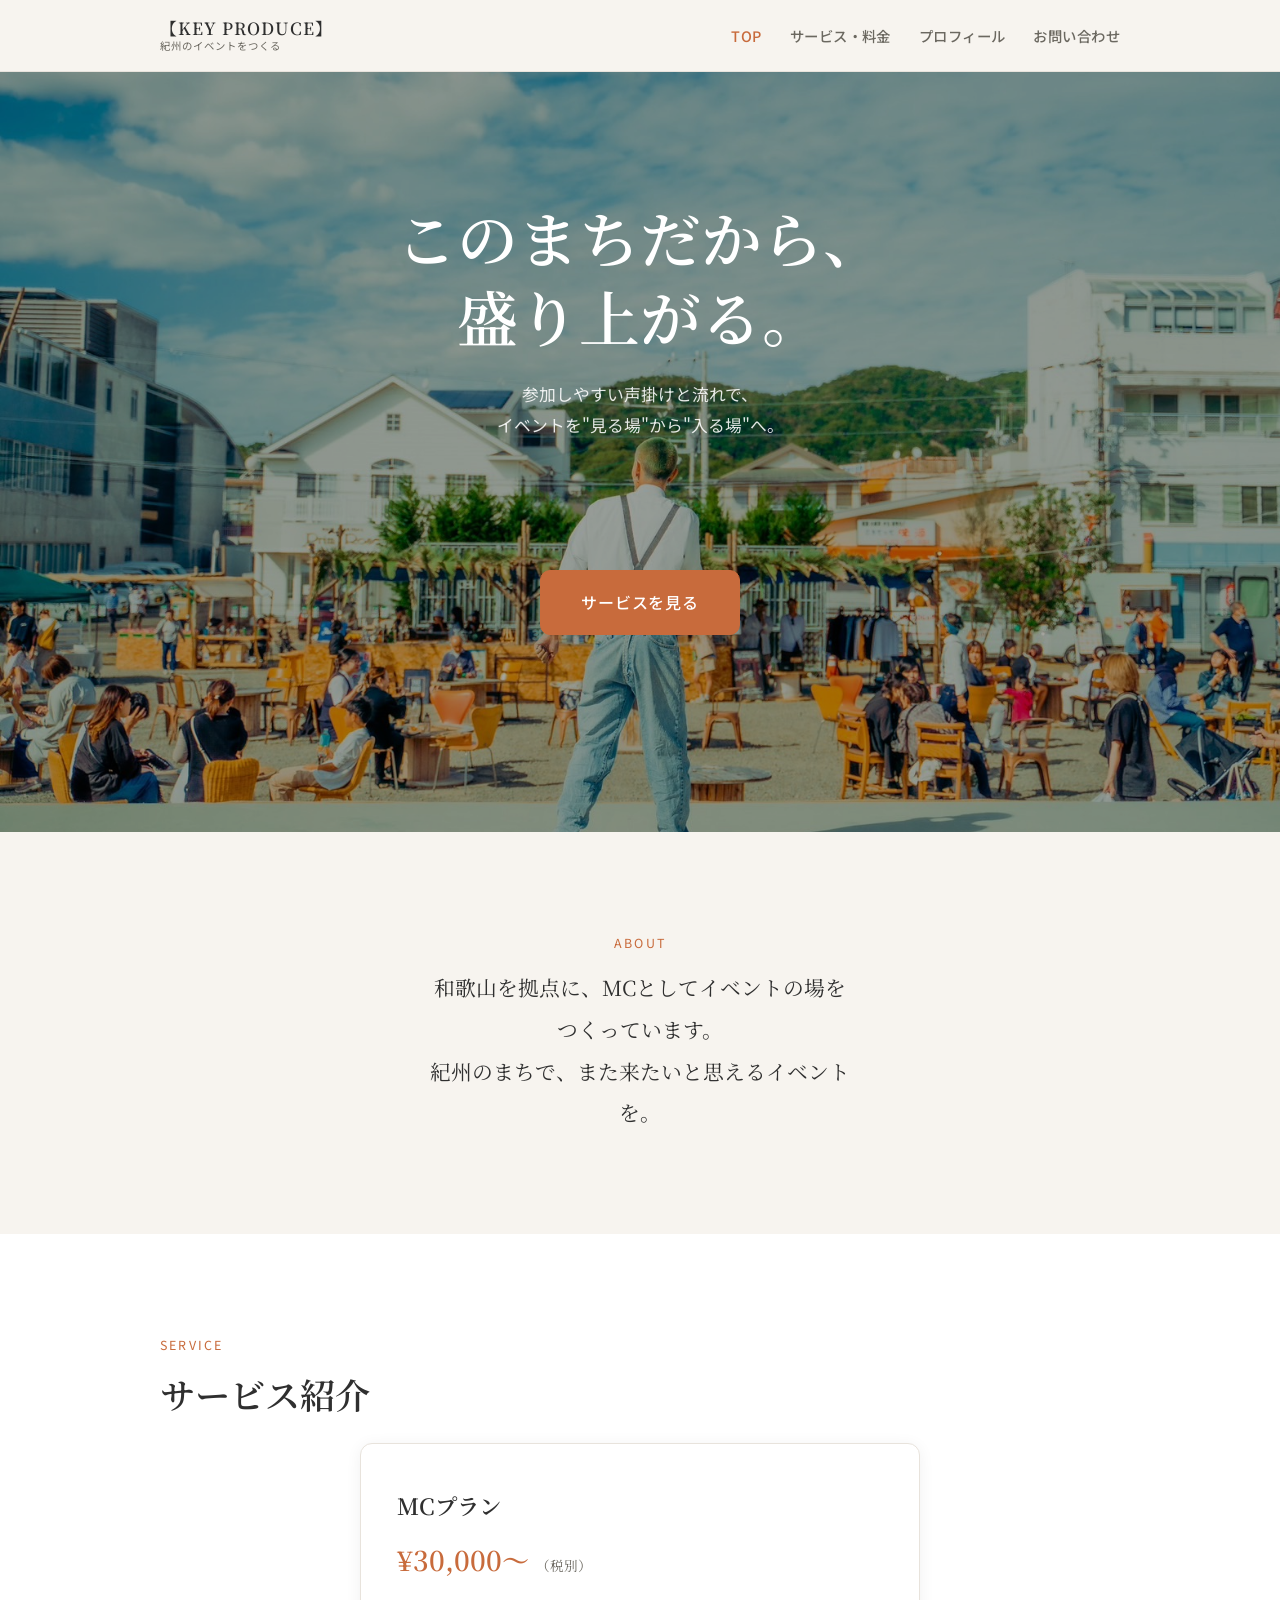
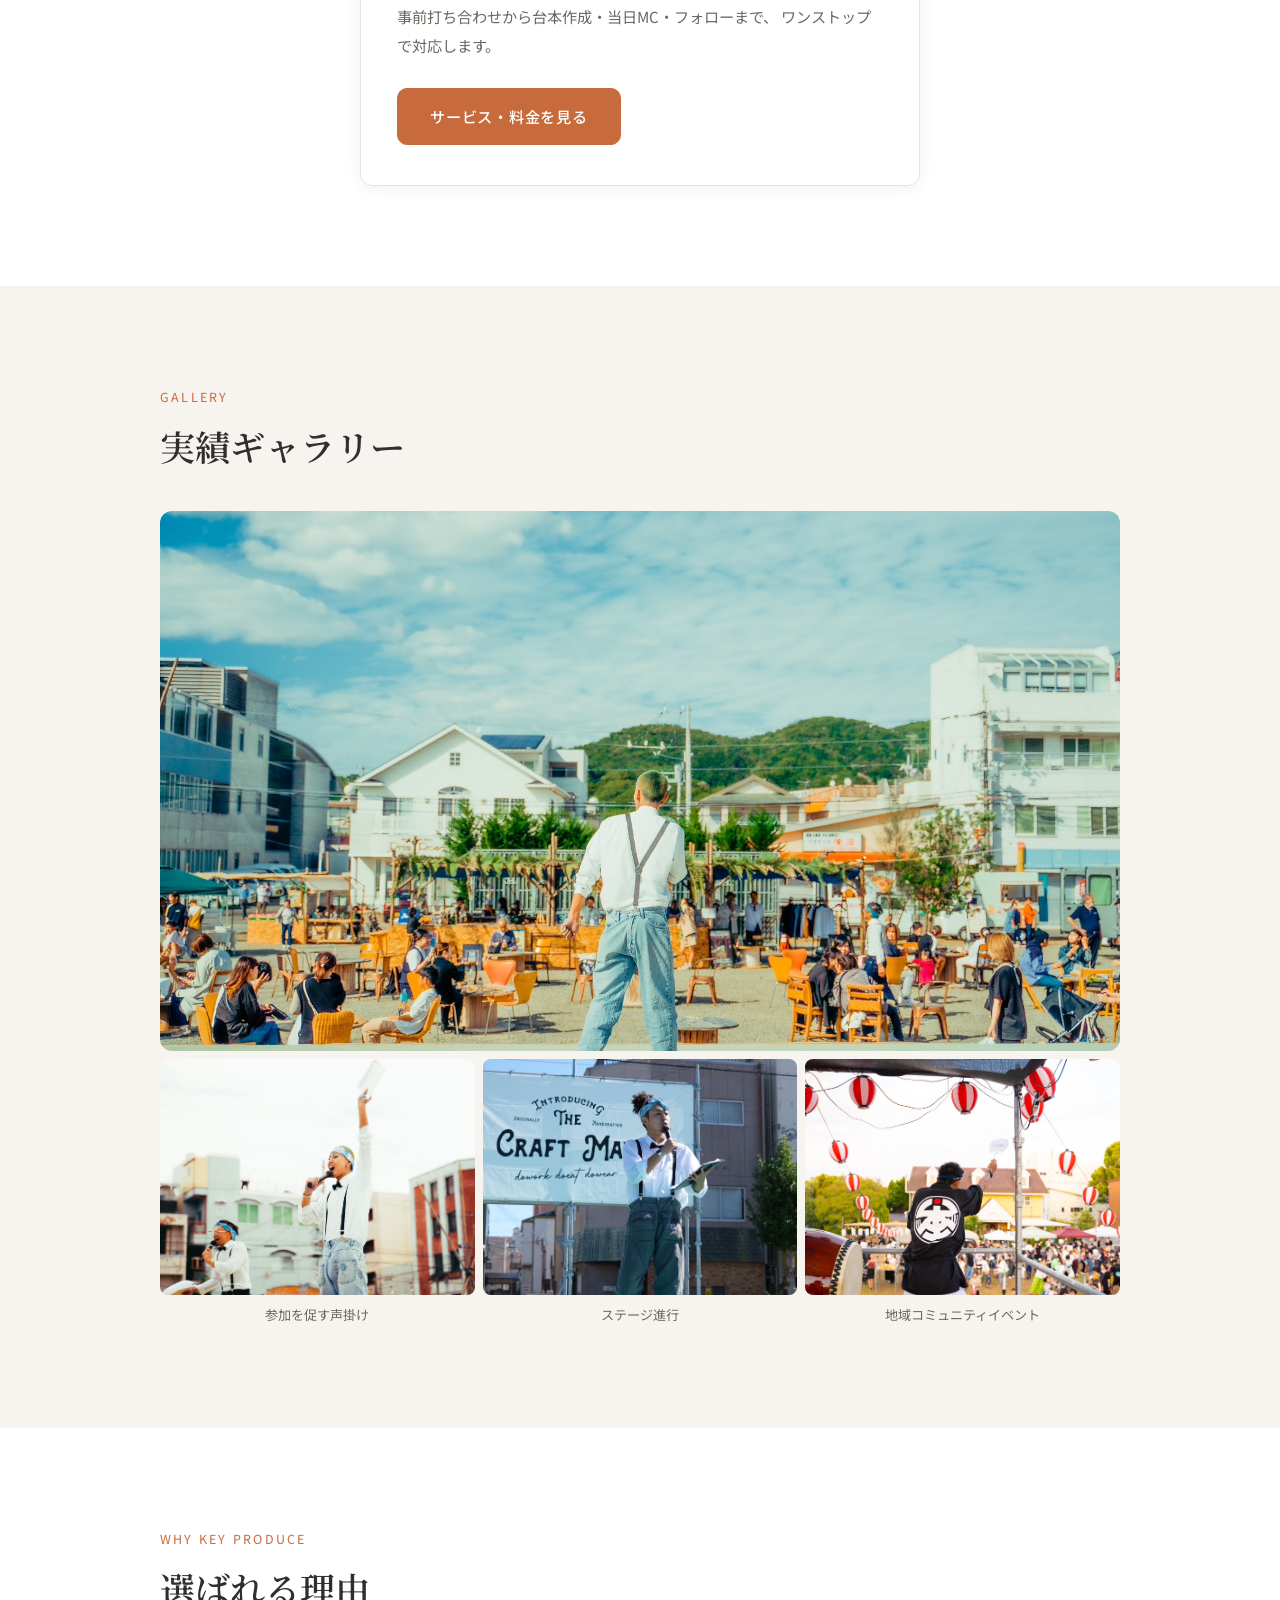
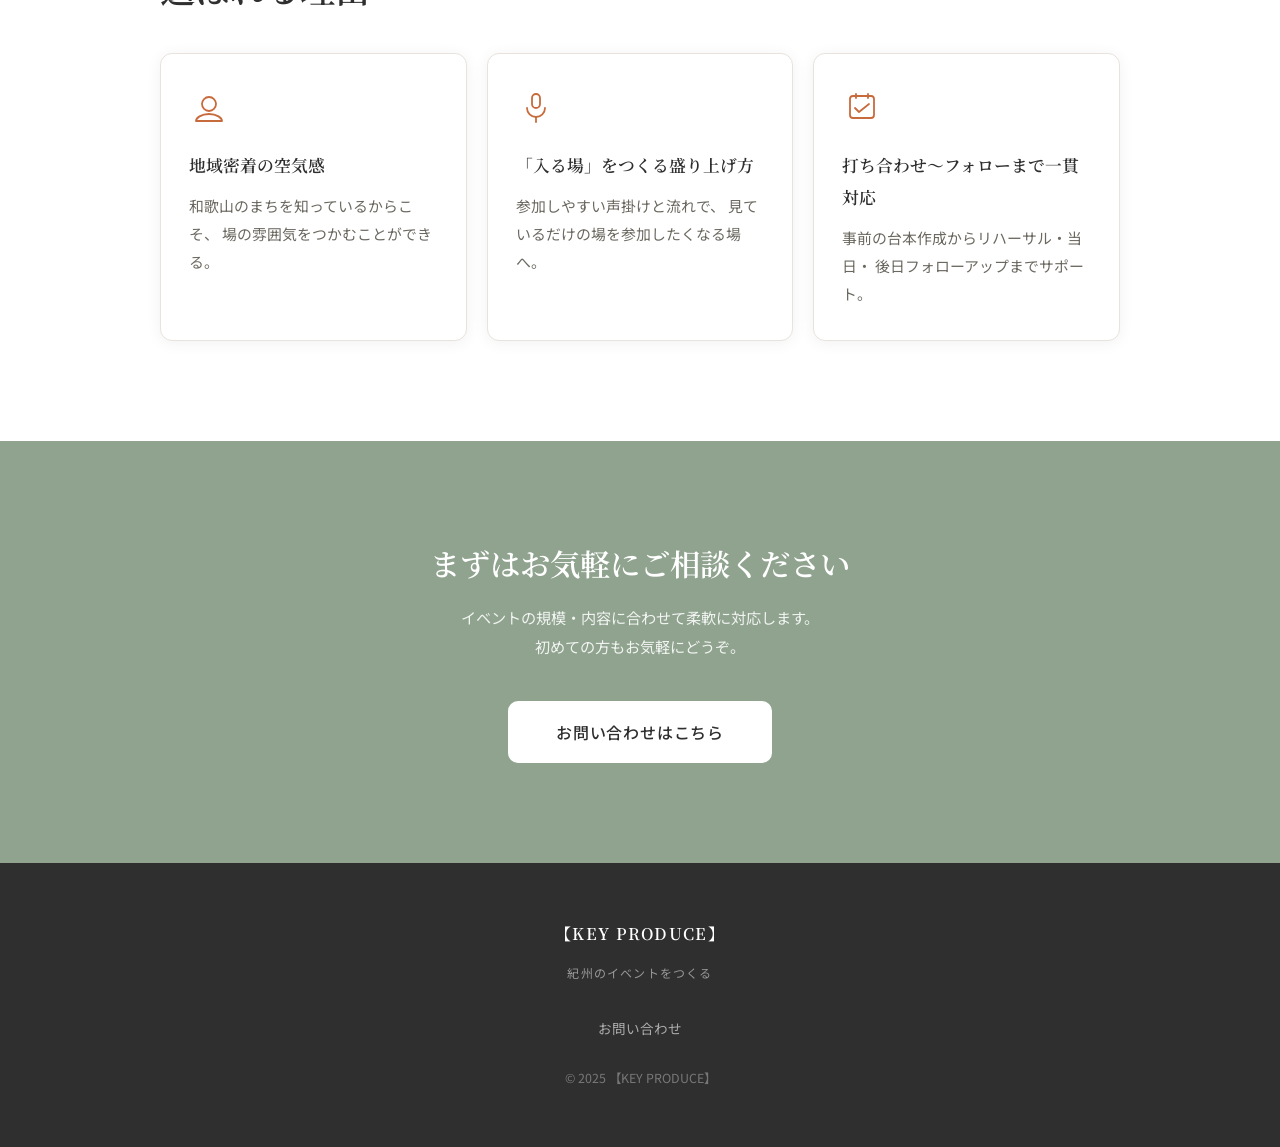
==== commit 4afcb441: "レイアウトの調整。" ====
--- a/index.html
+++ b/index.html
@@ -10,7 +10,7 @@
   <link rel="icon" href="favicon.svg" type="image/svg+xml" />
   <link rel="preconnect" href="https://fonts.googleapis.com">
   <link rel="preconnect" href="https://fonts.gstatic.com" crossorigin>
-  <link href="https://fonts.googleapis.com/css2?family=Noto+Sans+JP:wght@400;500;700&family=Cormorant+Garamond:ital,wght@0,400;0,500;1,400&display=swap" rel="stylesheet">
+  <link href="https://fonts.googleapis.com/css2?family=Noto+Sans+JP:wght@400;500&family=Noto+Serif+JP:wght@400;600&display=swap" rel="stylesheet">
 
   <link rel="stylesheet" href="css/style.css" />
   <link rel="stylesheet" href="css/components.css" />
@@ -28,166 +28,149 @@
       <div class="hero-bg">
         <img
           src="assets/images/hero-wakayama-local-event.jpg"
-          alt="和歌山市の屋外イベント会場、ステージ上からの風景"
+          alt="和歌山市の屋外イベント会場、多くの来場者が集まる様子"
           loading="eager"
           fetchpriority="high"
         />
       </div>
       <div class="hero-inner">
-        <div class="container">
-          <div class="hero-content">
-            <p class="hero-eyebrow">Local Events MC / Wakayama</p>
+        <div class="container" style="text-align: center;">
+          <div class="hero-text">
             <h1 class="hero-title" id="hero-title">
-              このまちだから、<br>
-              盛り上がる。
+              このまちだから、<br>盛り上がる。
             </h1>
             <p class="hero-sub">
               参加しやすい声掛けと流れで、<br>
               イベントを"見る場"から"入る場"へ。
             </p>
-            <div class="hero-actions">
-              <a class="btn btn-fill btn-lg" href="service/index.html">サービスを見る</a>
-              <a class="btn btn-ghost btn-lg" href="contact/index.html">お問い合わせ</a>
-            </div>
-            <p class="hero-note">活動エリア：<strong>和歌山市</strong>（近隣はご相談ください）</p>
+          </div>
+          <div class="hero-actions" style="justify-content: center;">
+            <a class="btn btn-fill btn-lg" href="service/index.html">サービスを見る</a>
           </div>
         </div>
       </div>
     </section>
 
     <!-- ─── 2. KEY PRODUCEとは ────────────── -->
-    <section class="section section-alt" aria-labelledby="about-heading">
-      <div class="container" data-reveal>
+    <section class="section" aria-labelledby="about-heading">
+      <div class="container" style="text-align: center;" data-reveal>
         <span class="section-label">About</span>
-        <h2 class="section-heading" id="about-heading">KEY PRODUCEとは</h2>
-        <p style="font-size: 1.05rem; line-height: 2; max-width: 58ch;">
+        <p class="about-text">
           和歌山を拠点に、MCとしてイベントの場をつくっています。<br>
           紀州のまちで、また来たいと思えるイベントを。
         </p>
       </div>
     </section>
 
-    <!-- ─── 3. 選ばれる理由 ────────────────── -->
-    <section class="section" aria-labelledby="reasons-heading">
-      <div class="container">
-        <div data-reveal>
-          <span class="section-label">Why KEY PRODUCE</span>
-          <h2 class="section-heading" id="reasons-heading">選ばれる理由</h2>
-        </div>
-        <div class="reasons-grid">
-          <article class="reason-card" data-reveal>
-            <p class="reason-number">01</p>
-            <h3 class="reason-title">地域密着の空気感</h3>
-            <p class="reason-body">
-              和歌山のまちを知っているからこそ、<br>
-              場の雰囲気をつかむことができる。
-            </p>
-          </article>
-          <article class="reason-card" data-reveal>
-            <p class="reason-number">02</p>
-            <h3 class="reason-title">「入る場」をつくる盛り上げ方</h3>
-            <p class="reason-body">
-              参加しやすい声掛けと流れで、<br>
-              見ているだけの場を参加したくなる場へ。
-            </p>
-          </article>
-          <article class="reason-card" data-reveal>
-            <p class="reason-number">03</p>
-            <h3 class="reason-title">打ち合わせ〜フォローまで一貫対応</h3>
-            <p class="reason-body">
-              事前の台本作成からリハーサル・当日・<br>
-              後日フォローアップまでサポート。
-            </p>
-          </article>
+    <!-- ─── 3. サービス紹介 ─────────────────── -->
+    <section class="section section-white" aria-labelledby="service-heading">
+      <div class="container" data-reveal>
+        <span class="section-label">Service</span>
+        <h2 class="section-heading" id="service-heading">サービス紹介</h2>
+        <div class="service-card">
+          <p class="service-card-name">MCプラン</p>
+          <p class="service-card-price">¥30,000〜 <small>（税別）</small></p>
+          <p class="service-card-desc">
+            事前打ち合わせから台本作成・当日MC・フォローまで、
+            ワンストップで対応します。
+          </p>
+          <a class="btn btn-fill" href="service/index.html">サービス・料金を見る</a>
         </div>
       </div>
     </section>
 
-    <!-- ─── 4. サービス概要 ─────────────────── -->
-    <section class="section section-alt" aria-labelledby="service-heading">
+    <!-- ─── 4. 実績ギャラリー ──────────────── -->
+    <section class="section" aria-labelledby="gallery-heading">
       <div class="container" data-reveal>
-        <span class="section-label">Service</span>
-        <h2 class="section-heading" id="service-heading">サービス概要</h2>
-        <div class="service-snippet">
-          <div>
-            <p class="service-snippet-name">MCプラン</p>
-            <p class="service-snippet-price">
-              ¥30,000〜 <small>（税別）</small>
-            </p>
-            <p class="service-snippet-desc">司会・進行のご依頼はこちら</p>
-          </div>
-          <div>
-            <a class="btn btn-fill" href="service/index.html">サービス・料金を見る</a>
-          </div>
-        </div>
-      </div>
-    </section>
+        <span class="section-label">Gallery</span>
+        <h2 class="section-heading" id="gallery-heading">実績ギャラリー</h2>
 
-    <!-- ─── 5. 実績ギャラリー ──────────────── -->
-    <section class="section" aria-labelledby="gallery-heading">
-      <div class="container">
-        <div data-reveal>
-          <span class="section-label">Gallery</span>
-          <h2 class="section-heading" id="gallery-heading">実績ギャラリー</h2>
-        </div>
-        <div class="gallery-grid" data-reveal>
-          <figure class="gallery-item">
+        <!-- 1枚大きく＋3枚小さく（非対称グリッド） -->
+        <div class="gallery-asymmetric">
+          <div class="gallery-main">
             <img
               src="assets/images/hero-wakayama-local-event.jpg"
               alt="和歌山市の屋外イベント会場"
               loading="lazy"
             />
-            <figcaption class="gallery-caption">屋外イベント・地域祭り</figcaption>
-          </figure>
-          <figure class="gallery-item">
-            <img
-              src="assets/images/engagement-participation-moment.jpg"
-              alt="来場者への声掛けシーン"
-              loading="lazy"
-            />
-            <figcaption class="gallery-caption">参加を促す声掛け</figcaption>
-          </figure>
-          <figure class="gallery-item">
-            <img
-              src="assets/images/value-event-mc-speaking.jpg"
-              alt="ステージでのMC進行"
-              loading="lazy"
-            />
-            <figcaption class="gallery-caption">ステージ進行</figcaption>
-          </figure>
-          <figure class="gallery-item">
-            <img
-              src="assets/images/scenes-family-community-event.jpg"
-              alt="家族連れが集まるコミュニティイベント"
-              loading="lazy"
-            />
-            <figcaption class="gallery-caption">地域コミュニティイベント</figcaption>
-          </figure>
+          </div>
+          <div class="gallery-sub">
+            <figure>
+              <img
+                src="assets/images/engagement-participation-moment.jpg"
+                alt="参加者への声掛けシーン"
+                loading="lazy"
+              />
+              <figcaption class="gallery-caption">参加を促す声掛け</figcaption>
+            </figure>
+            <figure>
+              <img
+                src="assets/images/value-event-mc-speaking.jpg"
+                alt="ステージでのMC進行"
+                loading="lazy"
+              />
+              <figcaption class="gallery-caption">ステージ進行</figcaption>
+            </figure>
+            <figure>
+              <img
+                src="assets/images/scenes-family-community-event.jpg"
+                alt="家族連れが集まるコミュニティイベント"
+                loading="lazy"
+              />
+              <figcaption class="gallery-caption">地域コミュニティイベント</figcaption>
+            </figure>
+          </div>
         </div>
-        <!-- Phase2 で /works/ へのリンクを追加 -->
+        <!-- Phase2 で /works/ へのリンクを追加予定 -->
       </div>
     </section>
 
-    <!-- ─── 6. プロフィール導線 ────────────── -->
-    <section class="section section-alt" aria-labelledby="profile-heading">
-      <div class="container">
-        <div class="profile-strip" data-reveal>
-          <div class="profile-strip-img">
-            <img
-              src="assets/images/value-event-mc-speaking.jpg"
-              alt="イベントMC【ニックネーム】がステージでマイクを持ち進行する様子"
-              loading="lazy"
-            />
-          </div>
-          <div>
-            <span class="section-label">Profile</span>
-            <h2 class="section-heading" id="profile-heading">タカラ</h2>
-            <p style="color: var(--muted); margin-bottom: var(--s4);">
-              和歌山を拠点に活動するMC。<br>
-              まちのイベントを、記憶に残る時間にしたい。
+    <!-- ─── 5. 選ばれる理由 ────────────────── -->
+    <section class="section section-white" aria-labelledby="reasons-heading">
+      <div class="container" data-reveal>
+        <span class="section-label">Why KEY PRODUCE</span>
+        <h2 class="section-heading" id="reasons-heading">選ばれる理由</h2>
+
+        <div class="reasons-grid">
+
+          <article class="reason-card">
+            <svg class="reason-icon" viewBox="0 0 40 40" fill="none" aria-hidden="true">
+              <circle cx="20" cy="18" r="7" stroke="currentColor" stroke-width="1.8"/>
+              <path d="M20 28c-8 0-13 4-13 7h26c0-3-5-7-13-7z" stroke="currentColor" stroke-width="1.8" stroke-linejoin="round"/>
+            </svg>
+            <h3 class="reason-title">地域密着の空気感</h3>
+            <p class="reason-body">
+              和歌山のまちを知っているからこそ、
+              場の雰囲気をつかむことができる。
             </p>
-            <a class="btn" href="profile/index.html">プロフィールを見る</a>
-          </div>
+          </article>
+
+          <article class="reason-card">
+            <svg class="reason-icon" viewBox="0 0 40 40" fill="none" aria-hidden="true">
+              <rect x="16" y="8" width="8" height="14" rx="4" stroke="currentColor" stroke-width="1.8"/>
+              <path d="M11 22a9 9 0 0018 0" stroke="currentColor" stroke-width="1.8" stroke-linecap="round"/>
+              <line x1="20" y1="31" x2="20" y2="36" stroke="currentColor" stroke-width="1.8" stroke-linecap="round"/>
+            </svg>
+            <h3 class="reason-title">「入る場」をつくる盛り上げ方</h3>
+            <p class="reason-body">
+              参加しやすい声掛けと流れで、
+              見ているだけの場を参加したくなる場へ。
+            </p>
+          </article>
+
+          <article class="reason-card">
+            <svg class="reason-icon" viewBox="0 0 40 40" fill="none" aria-hidden="true">
+              <rect x="8" y="10" width="24" height="22" rx="3" stroke="currentColor" stroke-width="1.8"/>
+              <path d="M14 8v4M26 8v4" stroke="currentColor" stroke-width="1.8" stroke-linecap="round"/>
+              <path d="M13 22l4 4 10-8" stroke="currentColor" stroke-width="1.8" stroke-linecap="round" stroke-linejoin="round"/>
+            </svg>
+            <h3 class="reason-title">打ち合わせ〜フォローまで一貫対応</h3>
+            <p class="reason-body">
+              事前の台本作成からリハーサル・当日・
+              後日フォローアップまでサポート。
+            </p>
+          </article>
+
         </div>
       </div>
     </section>
--- a/css/style.css
+++ b/css/style.css
@@ -1,45 +1,34 @@
 /* =============================================
    KEY PRODUCE | style.css
-   共通スタイル
+   共通スタイル・デザイントークン（DESIGN.md準拠）
    ============================================= */
 
-/* ── 変数 ─────────────────────────────────── */
+/* ── デザイントークン ─────────────────────── */
 :root {
-  /* カラー */
-  --bg: #FFFFFF;
-  --surface: #F7F5F2;
-  --text: #1a1a1a;
-  --muted: #6b6560;
-  --border: #E0DDD8;
-  --accent: #8B6F47;
-  --accent-light: #c4a882;
-  --dark: #1a1a1a;
-  --on-dark: #f5f3f0;
-  --on-dark-muted: rgba(245, 243, 240, 0.65);
-
-  /* フォント */
-  --font-sans: "Noto Sans JP", system-ui, -apple-system, sans-serif;
-  --font-serif: "Cormorant Garamond", "Noto Sans JP", serif;
-
-  /* レイアウト */
-  --container: 1000px;
-
-  /* スペーシング */
-  --s1: 8px;
-  --s2: 16px;
-  --s3: 24px;
-  --s4: 32px;
-  --s5: 48px;
-  --s6: 64px;
-  --s7: 80px;
-  --s8: 100px;
-
-  /* シェイプ */
-  --radius: 4px;
-  --radius-md: 8px;
-  --radius-lg: 12px;
-  --shadow: 0 4px 24px rgba(0, 0, 0, 0.07);
-  --shadow-hover: 0 10px 40px rgba(0, 0, 0, 0.12);
+  /* Color */
+  --color-bg:      #F7F4EF;
+  --color-text:    #2F2F2F;
+  --color-accent:  #C86B3C;
+  --color-sub:     #8FA38F;
+  --color-white:   #FFFFFF;
+  --color-border:  #E8E3DC;
+  --color-shadow:  rgba(0, 0, 0, 0.06);
+  --color-muted:   #6B6860;
+
+  /* Typography */
+  --font-serif:      'Noto Serif JP', serif;
+  --font-sans:       'Noto Sans JP', sans-serif;
+  --font-size-base:  16px;
+  --line-height:     1.9;
+
+  /* Spacing */
+  --section-gap:    100px;
+  --content-width:  960px;
+  --padding-mobile: 24px;
+
+  /* Shape */
+  --radius-btn:  10px;
+  --radius-card: 12px;
 }
 
 /* ── リセット ─────────────────────────────── */
@@ -48,7 +37,7 @@
 }
 
 :focus-visible {
-  outline: 2px solid var(--accent);
+  outline: 2px solid var(--color-accent);
   outline-offset: 3px;
 }
 
@@ -59,11 +48,10 @@
 body {
   margin: 0;
   font-family: var(--font-sans);
-  font-size: 16px;
-  line-height: 1.8;
-  letter-spacing: 0.02em;
-  color: var(--text);
-  background: var(--bg);
+  font-size: var(--font-size-base);
+  line-height: var(--line-height);
+  color: var(--color-text);
+  background: var(--color-bg);
 }
 
 img {
@@ -109,89 +97,87 @@
 .skip-link:focus {
   left: 16px;
   top: 16px;
-  background: var(--surface);
-  border: 1px solid var(--border);
+  background: var(--color-white);
+  border: 1px solid var(--color-border);
   padding: 10px 16px;
-  border-radius: var(--radius-md);
+  border-radius: var(--radius-btn);
 }
 
 /* ── レイアウト ───────────────────────────── */
 .container {
-  width: min(var(--container), calc(100% - 48px));
+  width: min(var(--content-width), calc(100% - var(--padding-mobile) * 2));
   margin-inline: auto;
 }
 
 .section {
-  padding: var(--s8) 0;
-}
-
-.section-alt {
-  background: var(--surface);
-}
-
-.section-dark {
-  background: var(--dark);
-  color: var(--on-dark);
+  padding: var(--section-gap) 0;
+}
+
+.section-white {
+  background: var(--color-white);
 }
 
 /* ── タイポグラフィ ───────────────────────── */
 .section-label {
-  font-family: var(--font-serif);
-  font-size: 0.85rem;
-  letter-spacing: 0.2em;
-  color: var(--accent);
-  text-transform: uppercase;
-  margin: 0 0 var(--s2);
-  display: block;
-}
-
-.section-heading {
-  font-family: var(--font-serif);
-  font-size: clamp(1.6rem, 4vw, 2.4rem);
-  font-weight: 400;
-  line-height: 1.35;
-  letter-spacing: 0.02em;
-  margin: 0 0 var(--s3);
-}
-
-.section-lead {
-  color: var(--muted);
-  max-width: 60ch;
-  margin: 0 0 var(--s5);
-}
-
-/* ── ページタイトルエリア ─────────────────── */
-.page-header {
-  padding: var(--s7) 0 var(--s6);
-  background: var(--surface);
-  text-align: center;
-  border-bottom: 1px solid var(--border);
-}
-
-.page-header-label {
-  font-family: var(--font-serif);
-  font-size: 0.85rem;
-  letter-spacing: 0.2em;
-  color: var(--accent);
+  font-family: var(--font-sans);
+  font-size: 0.78rem;
+  letter-spacing: 0.18em;
+  color: var(--color-accent);
   text-transform: uppercase;
   display: block;
-  margin-bottom: var(--s2);
+  margin-bottom: 12px;
+}
+
+.section-heading {
+  font-family: var(--font-serif);
+  font-size: clamp(1.5rem, 3.5vw, 2.2rem);
+  font-weight: 600;
+  line-height: 1.4;
+  color: var(--color-text);
+  margin: 0 0 24px;
+}
+
+.section-lead {
+  color: var(--color-muted);
+  font-size: 0.97rem;
+  line-height: var(--line-height);
+  max-width: 56ch;
+  margin: 0 0 40px;
+}
+
+/* ── ページヘッダー ───────────────────────── */
+.page-header {
+  padding: 72px 0 56px;
+  background: var(--color-white);
+  border-bottom: 1px solid var(--color-border);
+  text-align: center;
+}
+
+.page-header-label {
+  font-family: var(--font-sans);
+  font-size: 0.78rem;
+  letter-spacing: 0.18em;
+  color: var(--color-accent);
+  text-transform: uppercase;
+  display: block;
+  margin-bottom: 14px;
 }
 
 .page-header-title {
   font-family: var(--font-serif);
-  font-size: clamp(2rem, 5vw, 3rem);
-  font-weight: 400;
-  letter-spacing: 0.05em;
-  margin: 0 0 var(--s3);
-  line-height: 1.2;
+  font-size: clamp(1.8rem, 4vw, 2.6rem);
+  font-weight: 600;
+  color: var(--color-text);
+  margin: 0 0 16px;
+  line-height: 1.3;
 }
 
 .page-header-lead {
-  color: var(--muted);
-  max-width: 46ch;
+  color: var(--color-muted);
+  font-size: 0.97rem;
+  max-width: 44ch;
   margin: 0 auto;
-  font-size: 0.97rem;
+  line-height: var(--line-height);
 }
 
 /* ── ボタン ───────────────────────────────── */
@@ -199,60 +185,48 @@
   display: inline-flex;
   align-items: center;
   justify-content: center;
-  gap: 6px;
   padding: 13px 32px;
-  border: 1.5px solid var(--accent);
-  border-radius: 2px;
+  border-radius: var(--radius-btn);
+  border: 1.5px solid var(--color-accent);
   background: transparent;
-  color: var(--accent);
+  color: var(--color-accent);
   font-family: var(--font-sans);
   font-size: 0.95rem;
   font-weight: 500;
-  letter-spacing: 0.06em;
+  letter-spacing: 0.05em;
   text-decoration: none;
   cursor: pointer;
   min-height: 44px;
-  transition: background 0.2s, color 0.2s, transform 0.15s, box-shadow 0.15s;
+  transition: background 0.2s, color 0.2s, border-color 0.2s, transform 0.15s;
 }
 
 .btn:hover {
-  background: var(--accent);
-  color: #fff;
+  background: var(--color-accent);
+  color: var(--color-white);
+  border-color: var(--color-accent);
   text-decoration: none;
   transform: translateY(-1px);
-  box-shadow: var(--shadow);
 }
 
 .btn-fill {
-  background: var(--accent);
-  color: #fff;
+  background: var(--color-accent);
+  color: var(--color-white);
 }
 
 .btn-fill:hover {
-  background: #7a6040;
-  border-color: #7a6040;
-}
-
-.btn-ghost {
-  border-color: rgba(245, 243, 240, 0.45);
-  color: var(--on-dark);
-}
-
-.btn-ghost:hover {
-  background: rgba(255, 255, 255, 0.1);
-  border-color: rgba(245, 243, 240, 0.8);
-  color: var(--on-dark);
+  background: #b05e32;
+  border-color: #b05e32;
 }
 
 .btn-lg {
-  padding: 16px 48px;
+  padding: 16px 40px;
   font-size: 1rem;
 }
 
 /* ── Hero ─────────────────────────────────── */
 .hero {
   position: relative;
-  min-height: 640px;
+  min-height: 600px;
   display: flex;
   align-items: center;
   overflow: hidden;
@@ -274,45 +248,38 @@
   content: "";
   position: absolute;
   inset: 0;
-  background: linear-gradient(160deg, rgba(10, 8, 6, 0.68) 0%, rgba(10, 8, 6, 0.32) 100%);
+  background: rgba(0, 0, 0, 0.35);
 }
 
 .hero-inner {
   position: relative;
   z-index: 1;
   width: 100%;
-  padding: var(--s7) 0;
-}
-
-.hero-content {
-  max-width: 580px;
-}
-
-.hero-eyebrow {
-  font-family: var(--font-serif);
-  font-size: 0.85rem;
-  letter-spacing: 0.22em;
-  color: var(--accent-light);
-  text-transform: uppercase;
-  margin: 0 0 var(--s2);
+  padding: 80px 0;
 }
 
 .hero-title {
   font-family: var(--font-serif);
-  font-size: clamp(2.6rem, 7vw, 4.2rem);
-  font-weight: 400;
-  line-height: 1.25;
-  letter-spacing: 0.02em;
-  color: #fff;
-  margin: 0 0 var(--s3);
+  font-size: clamp(2.2rem, 6vw, 3.8rem);
+  font-weight: 600;
+  line-height: 1.3;
+  color: var(--color-white);
+  margin: 0 0 24px;
 }
 
 .hero-sub {
-  font-size: 1rem;
+  font-family: var(--font-sans);
+  font-size: clamp(0.95rem, 2vw, 1.05rem);
   line-height: 1.9;
-  color: rgba(255, 255, 255, 0.78);
-  margin: 0 0 var(--s4);
+  color: rgba(255, 255, 255, 0.88);
+  margin: 0 auto 40px;
   max-width: 44ch;
+}
+
+/* テキスト部分だけ上へ */
+.hero-text {
+  margin-bottom: 56px;
+  transform: translateY(-72px);
 }
 
 .hero-actions {
@@ -321,193 +288,177 @@
   flex-wrap: wrap;
 }
 
-.hero-note {
-  margin: var(--s3) 0 0;
-  font-size: 0.87rem;
-  color: rgba(255, 255, 255, 0.45);
+/* ── KEY PRODUCEとはセクション ────────────── */
+.about-text {
+  font-family: var(--font-serif);
+  font-size: clamp(1.1rem, 2.5vw, 1.3rem);
+  font-weight: 400;
+  line-height: 2;
+  text-align: center;
+  max-width: 36ch;
+  margin: 0 auto;
+  color: var(--color-text);
+}
+
+/* ── サービス概要カード（TOP用） ─────────── */
+.service-card {
+  background: var(--color-white);
+  border-radius: var(--radius-card);
+  border: 1px solid var(--color-border);
+  box-shadow: 0 2px 16px var(--color-shadow);
+  padding: 40px 36px;
+  max-width: 560px;
+  margin: 0 auto;
+}
+
+.service-card-name {
+  font-family: var(--font-serif);
+  font-size: 1.4rem;
+  font-weight: 600;
+  margin: 0 0 8px;
+}
+
+.service-card-price {
+  font-family: var(--font-serif);
+  font-size: 1.7rem;
+  font-weight: 600;
+  color: var(--color-accent);
+  margin: 0 0 16px;
+}
+
+.service-card-price small {
+  font-size: 0.85rem;
+  font-weight: 400;
+  color: var(--color-muted);
+}
+
+.service-card-desc {
+  color: var(--color-muted);
+  font-size: 0.95rem;
+  margin: 0 0 28px;
+}
+
+/* ── 実績ギャラリー ───────────────────────── */
+.gallery-asymmetric {
+  display: grid;
+  gap: 8px;
+  margin-top: 40px;
+}
+
+.gallery-main img {
+  width: 100%;
+  aspect-ratio: 16 / 9;
+  object-fit: cover;
+  border-radius: var(--radius-card);
+}
+
+.gallery-sub {
+  display: grid;
+  grid-template-columns: repeat(3, 1fr);
+  gap: 8px;
+  margin-top: 8px;
+}
+
+.gallery-sub img {
+  width: 100%;
+  aspect-ratio: 4 / 3;
+  object-fit: cover;
+  border-radius: 8px;
+}
+
+.gallery-caption {
+  font-size: 0.82rem;
+  color: var(--color-muted);
+  text-align: center;
+  margin-top: 8px;
 }
 
 /* ── 選ばれる理由カード ──────────────────── */
 .reasons-grid {
   display: grid;
   grid-template-columns: 1fr;
-  gap: var(--s3);
-  margin-top: var(--s5);
+  gap: 20px;
+  margin-top: 40px;
 }
 
 .reason-card {
-  padding: var(--s4);
-  border: 1px solid var(--border);
-  border-top: 2px solid var(--accent);
-  background: var(--bg);
-  transition: box-shadow 0.2s, transform 0.2s;
-}
-
-.reason-card:hover {
-  box-shadow: var(--shadow-hover);
-  transform: translateY(-2px);
-}
-
-.reason-number {
-  font-family: var(--font-serif);
-  font-size: 2.2rem;
-  color: var(--accent);
-  opacity: 0.3;
-  line-height: 1;
-  margin: 0 0 var(--s2);
+  background: var(--color-white);
+  border-radius: var(--radius-card);
+  border: 1px solid var(--color-border);
+  box-shadow: 0 2px 16px var(--color-shadow);
+  padding: 32px 28px;
+}
+
+.reason-icon {
+  width: 40px;
+  height: 40px;
+  margin-bottom: 16px;
+  color: var(--color-accent);
 }
 
 .reason-title {
-  font-size: 1.02rem;
-  font-weight: 700;
-  margin: 0 0 var(--s1);
+  font-family: var(--font-serif);
+  font-size: 1.05rem;
+  font-weight: 600;
+  margin: 0 0 10px;
 }
 
 .reason-body {
   font-size: 0.93rem;
-  color: var(--muted);
+  color: var(--color-muted);
+  line-height: var(--line-height);
   margin: 0;
-  line-height: 1.85;
-}
-
-/* ── サービス概要（TOP用） ───────────────── */
-.service-snippet {
-  display: grid;
-  gap: var(--s4);
-  align-items: center;
-  background: var(--surface);
-  padding: var(--s6) var(--s5);
-  border-left: 2px solid var(--accent);
-}
-
-.service-snippet-name {
-  font-family: var(--font-serif);
-  font-size: 1.6rem;
-  font-weight: 400;
-  margin: 0 0 var(--s1);
-}
-
-.service-snippet-price {
-  font-size: 1.3rem;
-  font-weight: 700;
-  color: var(--accent);
-  margin: 0 0 var(--s2);
-}
-
-.service-snippet-price small {
-  font-size: 0.85rem;
-  font-weight: 400;
-  color: var(--muted);
-}
-
-.service-snippet-desc {
-  color: var(--muted);
-  margin: 0;
-  font-size: 0.95rem;
-}
-
-/* ── ギャラリー ───────────────────────────── */
-.gallery-grid {
-  display: grid;
-  grid-template-columns: 1fr 1fr;
-  gap: var(--s2);
-  margin-top: var(--s4);
-}
-
-.gallery-item {
-  overflow: hidden;
-  background: var(--surface);
-}
-
-.gallery-item img {
-  width: 100%;
-  aspect-ratio: 4 / 3;
-  object-fit: cover;
-  transition: transform 0.45s ease;
-}
-
-.gallery-item:hover img {
-  transform: scale(1.04);
-}
-
-.gallery-caption {
-  padding: var(--s1) var(--s2);
-  font-size: 0.83rem;
-  color: var(--muted);
-}
-
-/* ── プロフィール導線（TOP用） ───────────── */
-.profile-strip {
-  display: grid;
-  gap: var(--s5);
-  align-items: center;
-}
-
-.profile-strip-img img {
-  width: 100%;
-  aspect-ratio: 4 / 3;
-  object-fit: cover;
-  border-radius: var(--radius-lg);
-}
-
-.profile-strip-img-placeholder {
-  width: 100%;
-  aspect-ratio: 4 / 3;
-  background: var(--surface);
-  border-radius: var(--radius-lg);
-  display: flex;
-  align-items: center;
-  justify-content: center;
-  color: var(--muted);
-  font-size: 0.88rem;
-  border: 1px dashed var(--border);
 }
 
 /* ── サービスページ ───────────────────────── */
 .plan-card {
-  border: 1px solid var(--border);
-  padding: var(--s5) var(--s5);
+  background: var(--color-white);
+  border-radius: var(--radius-card);
+  border: 1px solid var(--color-border);
+  box-shadow: 0 2px 16px var(--color-shadow);
+  padding: 44px 40px;
+  margin-bottom: 24px;
 }
 
 .plan-name {
   font-family: var(--font-serif);
+  font-size: 1.6rem;
+  font-weight: 600;
+  margin: 0 0 8px;
+}
+
+.plan-price {
+  font-family: var(--font-serif);
   font-size: 1.8rem;
-  font-weight: 400;
-  letter-spacing: 0.05em;
-  margin: 0 0 var(--s2);
-}
-
-.plan-price {
-  font-size: 1.4rem;
-  font-weight: 700;
-  color: var(--accent);
-  margin: 0 0 var(--s4);
+  font-weight: 600;
+  color: var(--color-accent);
+  margin: 0 0 28px;
 }
 
 .plan-price span {
   font-size: 0.88rem;
   font-weight: 400;
-  color: var(--muted);
+  color: var(--color-muted);
 }
 
 .plan-section-label {
-  font-size: 0.82rem;
-  font-weight: 700;
-  letter-spacing: 0.12em;
-  color: var(--muted);
+  font-size: 0.78rem;
+  font-weight: 500;
+  letter-spacing: 0.14em;
+  color: var(--color-muted);
   text-transform: uppercase;
-  margin: 0 0 var(--s2);
+  margin: 0 0 12px;
 }
 
 .plan-checklist {
   list-style: none;
-  margin: 0 0 var(--s4);
+  margin: 0 0 28px;
   padding: 0;
 }
 
 .plan-checklist li {
   padding: 9px 0;
-  border-bottom: 1px solid var(--border);
+  border-bottom: 1px solid var(--color-border);
   font-size: 0.95rem;
   display: flex;
   align-items: center;
@@ -516,62 +467,63 @@
 
 .plan-checklist li::before {
   content: "✓";
-  color: var(--accent);
+  color: var(--color-sub);
   font-weight: 700;
   flex-shrink: 0;
-  font-size: 0.9rem;
 }
 
 .plan-tags {
   display: flex;
   flex-wrap: wrap;
   gap: 8px;
-  margin-bottom: var(--s4);
+  margin-bottom: 24px;
 }
 
 .plan-tag {
-  padding: 5px 14px;
-  border: 1px solid var(--border);
-  font-size: 0.83rem;
-  color: var(--muted);
-  border-radius: 2px;
+  background: var(--color-sub);
+  color: var(--color-white);
+  padding: 4px 12px;
+  border-radius: 20px;
+  font-size: 0.82rem;
 }
 
 .plan-note {
   font-size: 0.87rem;
-  color: var(--muted);
+  color: var(--color-muted);
   margin: 0;
 }
 
 .plan-coming-soon {
-  border: 1px solid var(--border);
-  padding: var(--s5);
-  background: var(--surface);
-  opacity: 0.72;
-}
-
-.badge {
+  background: var(--color-white);
+  border-radius: var(--radius-card);
+  border: 1px solid var(--color-border);
+  box-shadow: 0 2px 16px var(--color-shadow);
+  padding: 44px 40px;
+  opacity: 0.6;
+}
+
+.badge-coming-soon {
   display: inline-block;
-  background: var(--muted);
-  color: #fff;
+  background: var(--color-sub);
+  color: var(--color-white);
   font-size: 0.73rem;
   letter-spacing: 0.14em;
-  padding: 3px 10px;
+  padding: 4px 12px;
+  border-radius: 20px;
   text-transform: uppercase;
-  border-radius: 2px;
-  margin-bottom: var(--s2);
+  margin-bottom: 16px;
 }
 
 /* ── FAQ ─────────────────────────────────── */
 .faq-list {
   list-style: none;
-  margin: var(--s5) 0 0;
+  margin: 40px 0 0;
   padding: 0;
-  border-top: 1px solid var(--border);
+  border-top: 1px solid var(--color-border);
 }
 
 .faq-item {
-  border-bottom: 1px solid var(--border);
+  border-bottom: 1px solid var(--color-border);
 }
 
 .faq-btn {
@@ -579,8 +531,8 @@
   display: flex;
   justify-content: space-between;
   align-items: center;
-  gap: var(--s2);
-  padding: var(--s3) 0;
+  gap: 16px;
+  padding: 22px 0;
   background: none;
   border: none;
   text-align: left;
@@ -588,20 +540,20 @@
   font-family: var(--font-sans);
   font-size: 1rem;
   font-weight: 500;
-  color: var(--text);
-  letter-spacing: 0.02em;
+  color: var(--color-text);
   transition: color 0.2s;
 }
 
 .faq-btn:hover {
-  color: var(--accent);
+  color: var(--color-accent);
 }
 
 .faq-icon {
   flex-shrink: 0;
-  width: 20px;
-  height: 20px;
+  width: 22px;
+  height: 22px;
   position: relative;
+  color: var(--color-accent);
 }
 
 .faq-icon::before,
@@ -610,19 +562,20 @@
   position: absolute;
   background: currentColor;
   transition: transform 0.25s ease, opacity 0.25s ease;
+  border-radius: 2px;
 }
 
 .faq-icon::before {
   width: 2px;
-  height: 12px;
+  height: 14px;
   top: 4px;
-  left: 9px;
+  left: 10px;
 }
 
 .faq-icon::after {
-  width: 12px;
+  width: 14px;
   height: 2px;
-  top: 9px;
+  top: 10px;
   left: 4px;
 }
 
@@ -638,10 +591,10 @@
 }
 
 .faq-answer-inner {
-  padding: 0 0 var(--s3);
-  color: var(--muted);
+  padding: 0 0 22px;
+  color: var(--color-muted);
   font-size: 0.95rem;
-  line-height: 1.85;
+  line-height: var(--line-height);
 }
 
 .faq-item.is-open .faq-answer {
@@ -649,125 +602,119 @@
 }
 
 /* ── プロフィールページ ──────────────────── */
-.profile-hero-grid {
-  display: grid;
-  gap: var(--s6);
-  align-items: center;
-}
-
-.profile-img img {
+.profile-photo {
   width: 100%;
-  max-width: 380px;
+  max-height: 560px;
+  object-fit: cover;
+  object-position: center top;
+  border-radius: var(--radius-card);
+}
+
+.profile-photo-placeholder {
+  width: 100%;
   aspect-ratio: 3 / 4;
-  object-fit: cover;
-  border-radius: var(--radius-md);
-}
-
-.profile-img-placeholder {
-  width: 100%;
-  max-width: 380px;
-  aspect-ratio: 3 / 4;
-  background: var(--surface);
-  border-radius: var(--radius-md);
+  max-height: 560px;
+  background: var(--color-border);
+  border-radius: var(--radius-card);
   display: flex;
   align-items: center;
   justify-content: center;
-  color: var(--muted);
+  color: var(--color-muted);
   font-size: 0.88rem;
-  border: 1px dashed var(--border);
 }
 
 .profile-name {
   font-family: var(--font-serif);
-  font-size: clamp(2rem, 5vw, 2.8rem);
+  font-size: clamp(1.8rem, 4vw, 2.4rem);
+  font-weight: 600;
+  margin: 0 0 8px;
+}
+
+.profile-role {
+  font-size: 0.88rem;
+  letter-spacing: 0.12em;
+  color: var(--color-accent);
+  margin: 0 0 32px;
+}
+
+.profile-catch {
+  font-family: var(--font-serif);
+  font-size: clamp(1.3rem, 3vw, 1.8rem);
   font-weight: 400;
-  margin: 0 0 var(--s1);
-  letter-spacing: 0.06em;
-}
-
-.profile-role {
-  font-size: 0.87rem;
-  letter-spacing: 0.14em;
-  color: var(--accent);
-  margin: 0 0 var(--s4);
-}
-
-.profile-catch {
-  font-family: var(--font-serif);
-  font-size: clamp(1.4rem, 3.5vw, 2.2rem);
-  font-weight: 400;
-  line-height: 1.6;
+  line-height: 1.7;
   text-align: center;
+  color: var(--color-text);
   max-width: 28ch;
   margin: 0 auto;
 }
 
 .profile-history-list {
   list-style: none;
-  margin: var(--s3) 0 0;
+  margin: 20px 0 0;
   padding: 0;
-  max-width: 52ch;
+  max-width: 50ch;
 }
 
 .profile-history-list li {
   padding: 10px 0;
-  border-bottom: 1px solid var(--border);
+  border-bottom: 1px solid var(--color-border);
   font-size: 0.95rem;
   display: flex;
   align-items: flex-start;
-  gap: var(--s2);
+  gap: 12px;
 }
 
 .profile-history-list li::before {
   content: "—";
-  color: var(--accent);
+  color: var(--color-sub);
   flex-shrink: 0;
-  margin-top: 2px;
 }
 
 .profile-message {
-  font-size: 1.02rem;
+  font-size: 1rem;
   line-height: 2.1;
-  max-width: 54ch;
+  max-width: 52ch;
   margin: 0 auto;
   text-align: center;
+  color: var(--color-text);
 }
 
 /* ── お問い合わせフォーム ─────────────────── */
 .contact-form-wrap {
-  max-width: 620px;
+  max-width: 600px;
   margin: 0 auto;
 }
 
 .form-group {
-  margin-bottom: var(--s3);
+  margin-bottom: 24px;
 }
 
 .form-label {
   display: block;
-  font-size: 0.9rem;
+  font-size: 0.88rem;
   font-weight: 500;
-  margin-bottom: var(--s1);
+  margin-bottom: 8px;
+  color: var(--color-text);
 }
 
 .form-required {
-  color: var(--accent);
+  color: var(--color-accent);
   margin-left: 4px;
-  font-size: 0.78rem;
+  font-size: 0.76rem;
 }
 
 .form-input,
 .form-select,
 .form-textarea {
   width: 100%;
-  padding: 12px 16px;
-  border: 1px solid var(--border);
-  border-radius: var(--radius);
-  background: var(--bg);
+  padding: 13px 16px;
+  border: 1.5px solid var(--color-border);
+  border-radius: 8px;
+  background: var(--color-white);
   font-family: var(--font-sans);
   font-size: 1rem;
-  color: var(--text);
-  letter-spacing: 0.02em;
+  color: var(--color-text);
+  line-height: 1.6;
   transition: border-color 0.2s;
   appearance: none;
   -webkit-appearance: none;
@@ -777,11 +724,11 @@
 .form-select:focus,
 .form-textarea:focus {
   outline: none;
-  border-color: var(--accent);
+  border-color: var(--color-accent);
 }
 
 .form-select {
-  background-image: url("data:image/svg+xml,%3Csvg xmlns='http://www.w3.org/2000/svg' width='12' height='8'%3E%3Cpath d='M1 1l5 5 5-5' stroke='%236b6560' stroke-width='1.5' fill='none' stroke-linecap='round'/%3E%3C/svg%3E");
+  background-image: url("data:image/svg+xml,%3Csvg xmlns='http://www.w3.org/2000/svg' width='12' height='8'%3E%3Cpath d='M1 1l5 5 5-5' stroke='%236B6860' stroke-width='1.5' fill='none' stroke-linecap='round'/%3E%3C/svg%3E");
   background-repeat: no-repeat;
   background-position: right 16px center;
   padding-right: 44px;
@@ -794,114 +741,84 @@
 }
 
 .form-submit {
+  display: block;
   width: 100%;
   padding: 16px;
-  background: var(--accent);
-  color: #fff;
+  background: var(--color-accent);
+  color: var(--color-white);
   border: none;
-  border-radius: var(--radius);
+  border-radius: var(--radius-btn);
   font-family: var(--font-sans);
   font-size: 1rem;
   font-weight: 500;
-  letter-spacing: 0.07em;
+  letter-spacing: 0.06em;
   cursor: pointer;
   transition: background 0.2s, transform 0.15s;
   min-height: 52px;
 }
 
 .form-submit:hover {
-  background: #7a6040;
+  background: #b05e32;
   transform: translateY(-1px);
 }
 
 .form-note {
-  margin-top: var(--s4);
-  padding: var(--s3) var(--s4);
-  background: var(--surface);
-  border-left: 2px solid var(--accent-light);
+  margin-top: 28px;
+  padding: 20px 24px;
+  background: var(--color-bg);
+  border-radius: 8px;
+  border-left: 3px solid var(--color-sub);
   font-size: 0.9rem;
-  color: var(--muted);
-  line-height: 1.7;
-}
-
-.form-thanks {
-  display: none;
-  text-align: center;
-  padding: var(--s7) 0;
-}
-
-.form-thanks.is-visible {
-  display: block;
-}
-
-.form-thanks-icon {
-  font-size: 2.5rem;
-  margin-bottom: var(--s3);
-}
-
-.form-thanks-title {
-  font-family: var(--font-serif);
-  font-size: 1.6rem;
-  font-weight: 400;
-  margin: 0 0 var(--s2);
+  color: var(--color-muted);
+  line-height: 1.8;
 }
 
 /* ── お問い合わせ Coming Soon ────────────── */
 .contact-coming-soon {
   text-align: center;
-  padding: var(--s7) var(--s4);
-  border: 1px solid var(--border);
-  background: var(--surface);
+  padding: 64px 32px;
+  background: var(--color-white);
+  border-radius: var(--radius-card);
+  border: 1px solid var(--color-border);
 }
 
 .contact-coming-soon-badge {
   display: inline-block;
-  background: var(--accent);
-  color: #fff;
-  font-size: 0.75rem;
+  background: var(--color-sub);
+  color: var(--color-white);
+  font-size: 0.73rem;
   letter-spacing: 0.16em;
-  padding: 4px 14px;
+  padding: 5px 16px;
+  border-radius: 20px;
   text-transform: uppercase;
-  margin: 0 0 var(--s3);
+  margin: 0 0 20px;
 }
 
 .contact-coming-soon-text {
   font-size: 1.05rem;
   line-height: 1.9;
-  margin: 0 0 var(--s5);
-}
-
-.contact-coming-soon-note {
-  display: flex;
-  flex-direction: column;
-  align-items: center;
-  gap: var(--s3);
-  color: var(--muted);
-  font-size: 0.93rem;
-}
-
-.contact-coming-soon-note p {
-  margin: 0;
+  margin: 0 0 32px;
+  color: var(--color-text);
 }
 
 /* ── Works プレースホルダー ──────────────── */
 .works-placeholder {
   text-align: center;
-  padding: var(--s8) 0;
+  padding: 80px 0;
 }
 
 .works-placeholder-text {
   font-family: var(--font-serif);
-  font-size: 1.2rem;
-  color: var(--muted);
-  margin-bottom: var(--s4);
-  line-height: 1.8;
+  font-size: 1.1rem;
+  color: var(--color-muted);
+  margin: 0 0 32px;
+  line-height: 1.9;
 }
 
 /* ── スクロールアニメーション ────────────── */
 [data-reveal] {
   opacity: 0;
-  transform: translateY(18px);
+  transform: translateY(20px);
   transition: opacity 0.7s ease, transform 0.7s ease;
 }
 
@@ -911,9 +828,7 @@
 }
 
 @media (prefers-reduced-motion: reduce) {
-  html {
-    scroll-behavior: auto;
-  }
+  html { scroll-behavior: auto; }
   [data-reveal] {
     opacity: 1;
     transform: none;
@@ -924,26 +839,21 @@
 /* ── レスポンシブ（768px以上） ───────────── */
 @media (min-width: 768px) {
   .hero {
-    min-height: 800px;
+    min-height: 760px;
   }
 
   .reasons-grid {
     grid-template-columns: repeat(3, 1fr);
   }
 
-  .gallery-grid {
-    grid-template-columns: repeat(4, 1fr);
+  .gallery-asymmetric {
+    display: block;
   }
 
-  .profile-strip {
-    grid-template-columns: 1fr 1fr;
+  .profile-hero-grid {
+    display: grid;
+    grid-template-columns: 1fr 1.4fr;
+    gap: 64px;
+    align-items: start;
   }
-
-  .profile-hero-grid {
-    grid-template-columns: 1fr 1.6fr;
-  }
-
-  .service-snippet {
-    grid-template-columns: 1fr auto;
-  }
-}
+}
--- a/css/components.css
+++ b/css/components.css
@@ -1,6 +1,7 @@
 /* =============================================
    KEY PRODUCE | components.css
    共通コンポーネント（ヘッダー・フッター・CTA）
+   DESIGN.md準拠
    ============================================= */
 
 /* ── ヘッダー ─────────────────────────────── */
@@ -8,45 +9,42 @@
   position: sticky;
   top: 0;
   z-index: 1000;
-  background: rgba(255, 255, 255, 0.90);
-  backdrop-filter: saturate(1.2) blur(12px);
-  -webkit-backdrop-filter: saturate(1.2) blur(12px);
-  border-bottom: 1px solid var(--border);
+  background: var(--color-bg);
+  border-bottom: 1px solid var(--color-border);
 }
 
 .header-inner {
   display: flex;
   align-items: center;
   justify-content: space-between;
-  gap: var(--s2);
-  padding: 16px 0;
+  gap: 16px;
+  padding: 18px 0;
 }
 
 /* ロゴ */
 .site-logo {
-  display: flex;
-  flex-direction: column;
-  gap: 1px;
-  text-decoration: none;
-  line-height: 1;
+  font-family: var(--font-serif);
+  font-size: 1.05rem;
+  font-weight: 600;
+  color: var(--color-text);
+  letter-spacing: 0.06em;
+  text-decoration: none;
+  line-height: 1.2;
 }
 
 .site-logo:hover {
   text-decoration: none;
-}
-
-.logo-en {
-  font-family: var(--font-serif);
-  font-size: 1.1rem;
+  color: var(--color-accent);
+}
+
+.logo-sub {
+  display: block;
+  font-family: var(--font-sans);
+  font-size: 0.65rem;
   font-weight: 400;
-  letter-spacing: 0.14em;
-  color: var(--text);
-}
-
-.logo-ja {
-  font-size: 0.68rem;
   letter-spacing: 0.1em;
-  color: var(--muted);
+  color: var(--color-muted);
+  margin-top: 2px;
 }
 
 /* グローバルナビ */
@@ -59,50 +57,45 @@
   margin: 0;
   padding: 0;
   display: flex;
-  gap: var(--s3);
+  gap: 28px;
 }
 
 .nav-list a {
   font-size: 0.9rem;
   font-weight: 500;
-  color: var(--muted);
-  letter-spacing: 0.04em;
-  padding: 4px 2px;
+  color: var(--color-muted);
+  letter-spacing: 0.03em;
   transition: color 0.2s;
   text-decoration: none;
 }
 
 .nav-list a:hover,
 .nav-list a.is-active {
-  color: var(--accent);
-  text-decoration: none;
-}
-
-.nav-list a.is-active {
-  border-bottom: 1.5px solid var(--accent);
+  color: var(--color-accent);
+  text-decoration: none;
 }
 
 /* ハンバーガーボタン */
 .nav-toggle {
   display: flex;
+  flex-direction: column;
+  justify-content: center;
   align-items: center;
-  justify-content: center;
+  gap: 5px;
   width: 44px;
   height: 44px;
   background: none;
-  border: 1px solid var(--border);
-  border-radius: var(--radius);
+  border: 1px solid var(--color-border);
+  border-radius: 8px;
   cursor: pointer;
   padding: 0;
-  flex-direction: column;
-  gap: 5px;
 }
 
 .nav-toggle-bar {
   display: block;
-  width: 20px;
-  height: 1.5px;
-  background: var(--text);
+  width: 18px;
+  height: 2px;
+  background: var(--color-text);
   border-radius: 2px;
   transition: transform 0.25s ease, opacity 0.25s ease;
 }
@@ -121,135 +114,140 @@
 
 /* モバイルメニュー */
 .mobile-nav {
-  border-top: 1px solid var(--border);
-  background: var(--bg);
+  background: var(--color-bg);
+  border-top: 1px solid var(--color-border);
 }
 
 .mobile-nav-list {
   list-style: none;
   margin: 0;
-  padding: var(--s2) 0 var(--s3);
+  padding: 12px 0 20px;
   display: grid;
-  gap: 2px;
 }
 
 .mobile-nav-list a {
   display: block;
-  padding: 12px 0;
-  font-size: 0.95rem;
+  padding: 14px 0;
+  font-size: 0.97rem;
   font-weight: 500;
-  color: var(--text);
-  letter-spacing: 0.04em;
-  border-bottom: 1px solid var(--border);
+  color: var(--color-text);
+  border-bottom: 1px solid var(--color-border);
   transition: color 0.2s;
+  text-decoration: none;
+}
+
+.mobile-nav-list a:last-child {
+  border-bottom: none;
 }
 
 .mobile-nav-list a:hover,
 .mobile-nav-list a.is-active {
-  color: var(--accent);
-  text-decoration: none;
-}
-
-.mobile-nav-list .nav-cta-link {
+  color: var(--color-accent);
+  text-decoration: none;
+}
+
+/* ── CTAセクション ────────────────────────── */
+.cta-section {
+  background: var(--color-sub);
+  padding: var(--section-gap) 0;
+  text-align: center;
+}
+
+.cta-section .container {
+  max-width: 600px;
+}
+
+.cta-heading {
+  font-family: var(--font-serif);
+  font-size: clamp(1.4rem, 3.5vw, 1.9rem);
+  font-weight: 600;
+  color: var(--color-white);
+  margin: 0 0 16px;
+  line-height: 1.5;
+}
+
+.cta-sub {
+  font-size: 0.95rem;
+  color: rgba(255, 255, 255, 0.88);
+  margin: 0 0 40px;
+  line-height: 1.9;
+}
+
+.cta-btn {
   display: inline-flex;
   align-items: center;
   justify-content: center;
-  margin-top: var(--s2);
-  padding: 12px 32px;
-  background: var(--accent);
-  color: #fff;
-  border-radius: 2px;
-  font-size: 0.9rem;
+  padding: 16px 48px;
+  background: var(--color-white);
+  color: var(--color-text);
+  border: none;
+  border-radius: var(--radius-btn);
+  font-family: var(--font-sans);
+  font-size: 1rem;
   font-weight: 500;
-  letter-spacing: 0.06em;
-  border: none;
-}
-
-.mobile-nav-list .nav-cta-link:hover {
-  background: #7a6040;
-  text-decoration: none;
-}
-
-/* ── CTAセクション ────────────────────────── */
-.cta-section {
-  background: var(--surface);
-  border-top: 1px solid var(--border);
-  padding: var(--s8) 0;
-  text-align: center;
-}
-
-.cta-section .container {
-  max-width: 600px;
-}
-
-.cta-heading {
-  font-family: var(--font-serif);
-  font-size: clamp(1.5rem, 4vw, 2rem);
-  font-weight: 400;
-  letter-spacing: 0.04em;
-  margin: 0 0 var(--s2);
-  line-height: 1.4;
-}
-
-.cta-sub {
-  color: var(--muted);
-  font-size: 0.95rem;
-  margin: 0 0 var(--s5);
-  line-height: 1.8;
-}
-
-.cta-actions {
-  display: flex;
-  justify-content: center;
-  gap: var(--s2);
-  flex-wrap: wrap;
+  letter-spacing: 0.05em;
+  text-decoration: none;
+  cursor: pointer;
+  min-height: 52px;
+  transition: background 0.2s, color 0.2s, transform 0.15s;
+}
+
+.cta-btn:hover {
+  background: var(--color-accent);
+  color: var(--color-white);
+  text-decoration: none;
+  transform: translateY(-1px);
 }
 
 /* ── フッター ─────────────────────────────── */
 .site-footer {
-  padding: var(--s5) 0;
-  border-top: 1px solid var(--border);
-  background: var(--bg);
-}
-
-.footer-inner {
-  display: flex;
-  align-items: center;
-  justify-content: space-between;
-  gap: var(--s3);
-  flex-wrap: wrap;
+  background: var(--color-text);
+  color: rgba(255, 255, 255, 0.75);
+  padding: 56px 0;
+  text-align: center;
 }
 
 .footer-logo {
   font-family: var(--font-serif);
-  font-size: 0.95rem;
+  font-size: 1rem;
+  font-weight: 600;
+  color: var(--color-white);
+  letter-spacing: 0.08em;
+  margin: 0 0 12px;
+}
+
+.footer-sub {
+  font-size: 0.75rem;
   letter-spacing: 0.1em;
-  color: var(--muted);
+  color: rgba(255, 255, 255, 0.5);
+  margin: 0 0 28px;
 }
 
 .footer-links {
   list-style: none;
+  margin: 0 0 24px;
+  padding: 0;
+  display: flex;
+  justify-content: center;
+  gap: 24px;
+}
+
+.footer-links a {
+  font-size: 0.85rem;
+  color: rgba(255, 255, 255, 0.6);
+  transition: color 0.2s;
+  text-decoration: none;
+}
+
+.footer-links a:hover {
+  color: var(--color-white);
+  text-decoration: none;
+}
+
+.footer-copy {
+  font-size: 0.78rem;
+  color: rgba(255, 255, 255, 0.35);
   margin: 0;
-  padding: 0;
-  display: flex;
-  gap: var(--s3);
-}
-
-.footer-links a {
-  font-size: 0.88rem;
-  color: var(--muted);
-  transition: color 0.2s;
-}
-
-.footer-links a:hover {
-  color: var(--accent);
-  text-decoration: none;
-}
-
-.footer-copy {
-  margin: 0;
-  font-size: 0.82rem;
-  color: var(--muted);
 }
 
 /* ── デスクトップ（880px以上） ───────────── */
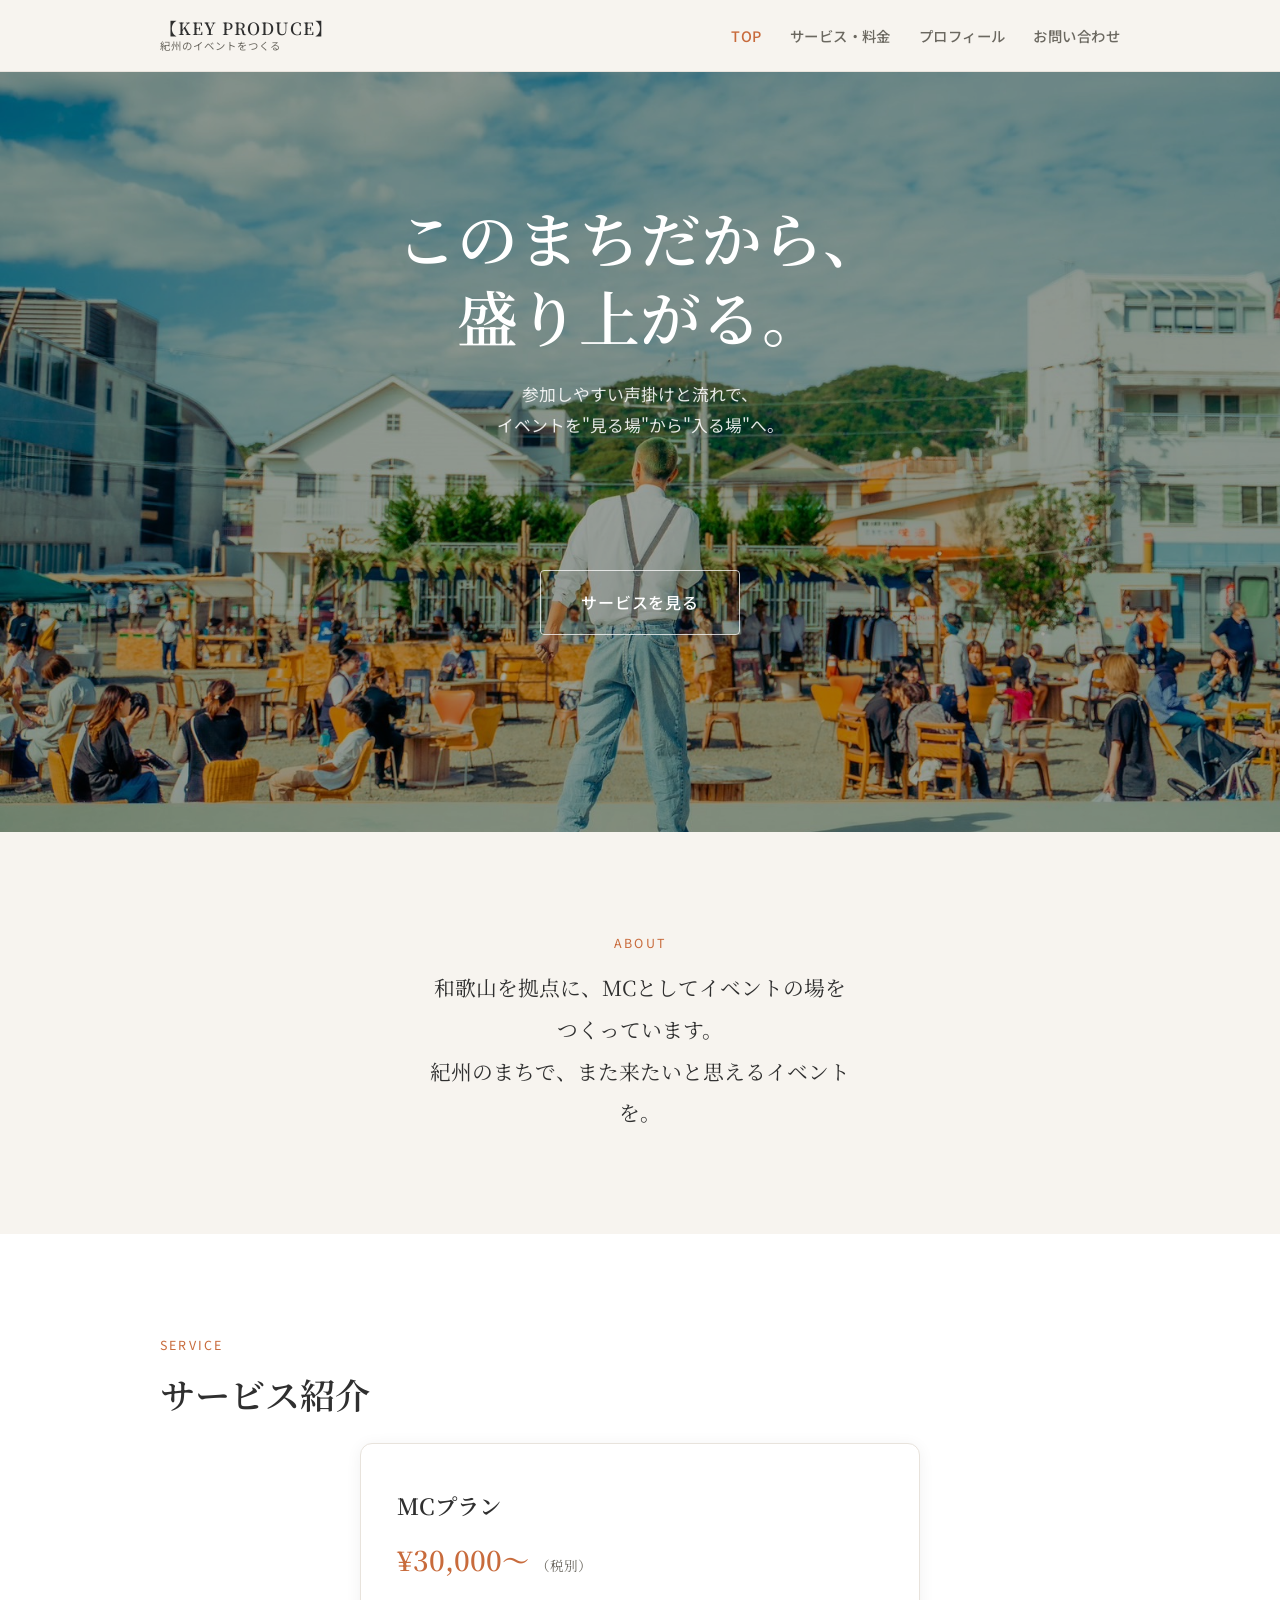
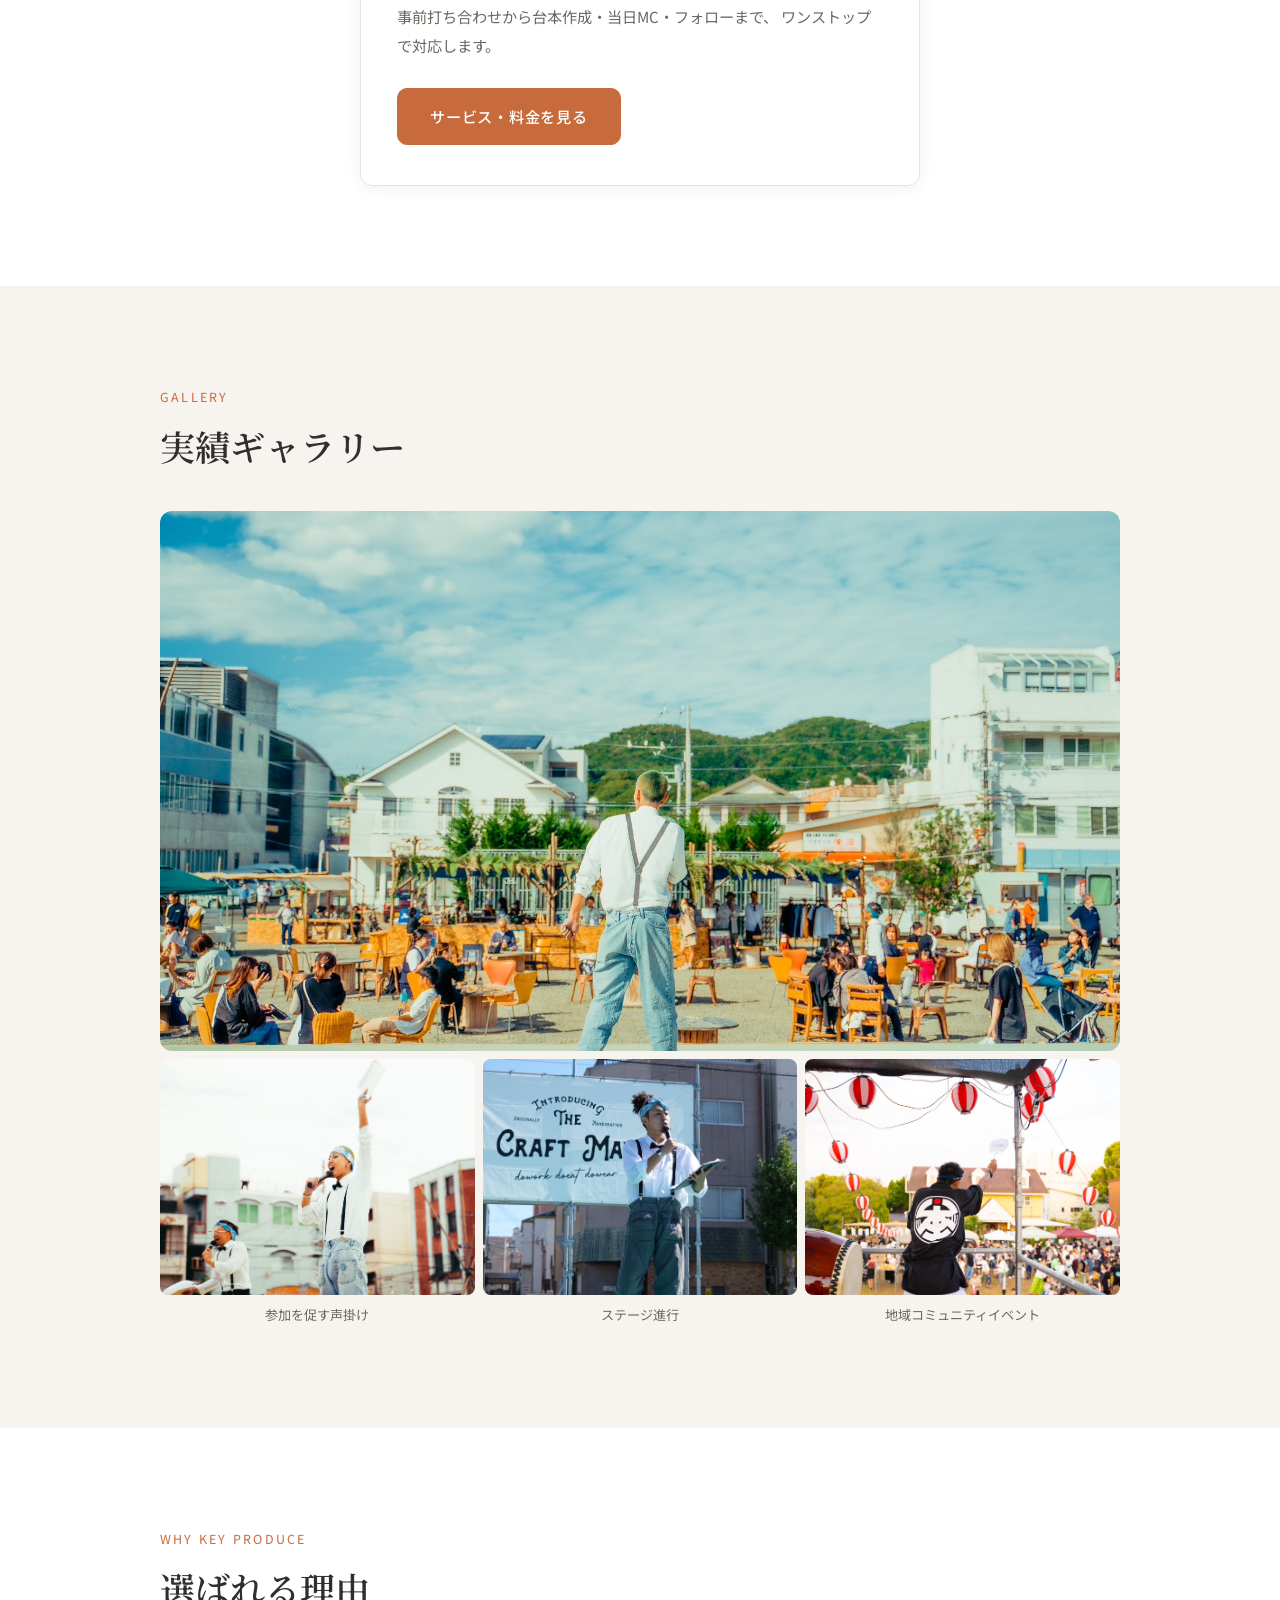
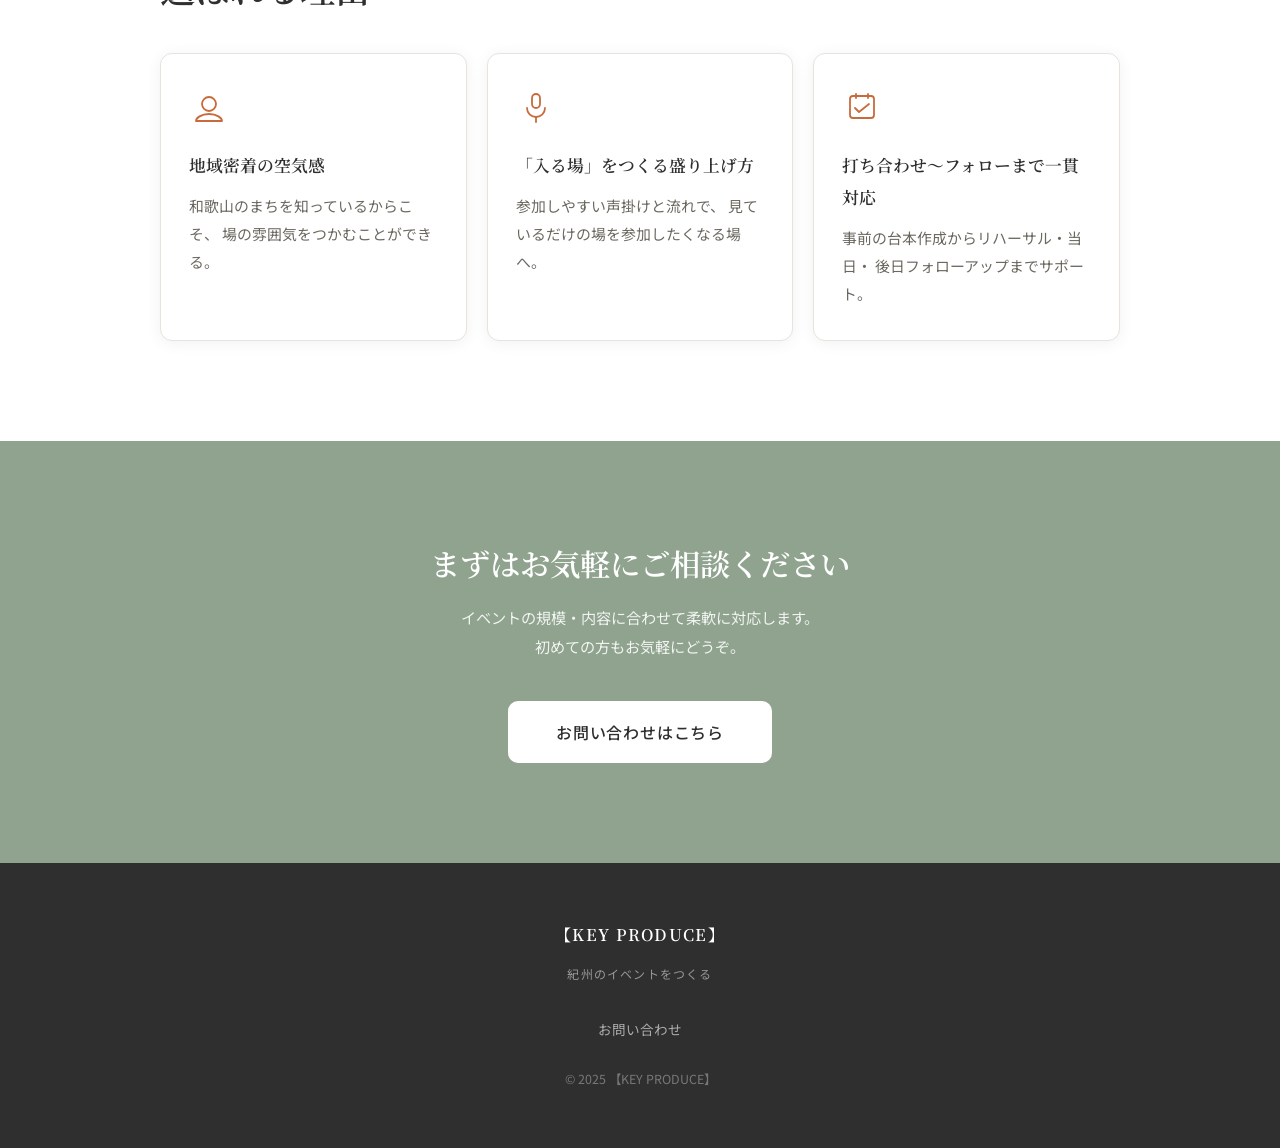
==== commit 8da2690d: "色味更新" ====
--- a/index.html
+++ b/index.html
@@ -45,7 +45,7 @@
             </p>
           </div>
           <div class="hero-actions" style="justify-content: center;">
-            <a class="btn btn-fill btn-lg" href="service/index.html">サービスを見る</a>
+            <a class="btn btn-hero btn-lg" href="service/index.html">サービスを見る</a>
           </div>
         </div>
       </div>
--- a/css/style.css
+++ b/css/style.css
@@ -221,6 +221,20 @@
 .btn-lg {
   padding: 16px 40px;
   font-size: 1rem;
+}
+
+/* Hero用：透明・白枠・四角 */
+.btn-hero {
+  background: transparent;
+  color: var(--color-white);
+  border: 1.5px solid rgba(255, 255, 255, 0.75);
+  border-radius: 4px;
+}
+
+.btn-hero:hover {
+  background: rgba(255, 255, 255, 0.15);
+  color: var(--color-white);
+  border-color: var(--color-white);
 }
 
 /* ── Hero ─────────────────────────────────── */
--- a/css/components.css
+++ b/css/components.css
@@ -214,6 +214,14 @@
   color: var(--color-white);
   letter-spacing: 0.08em;
   margin: 0 0 12px;
+  display: inline-block;
+  text-decoration: none;
+  transition: opacity 0.2s;
+}
+
+.footer-logo:hover {
+  opacity: 0.7;
+  text-decoration: none;
 }
 
 .footer-sub {
